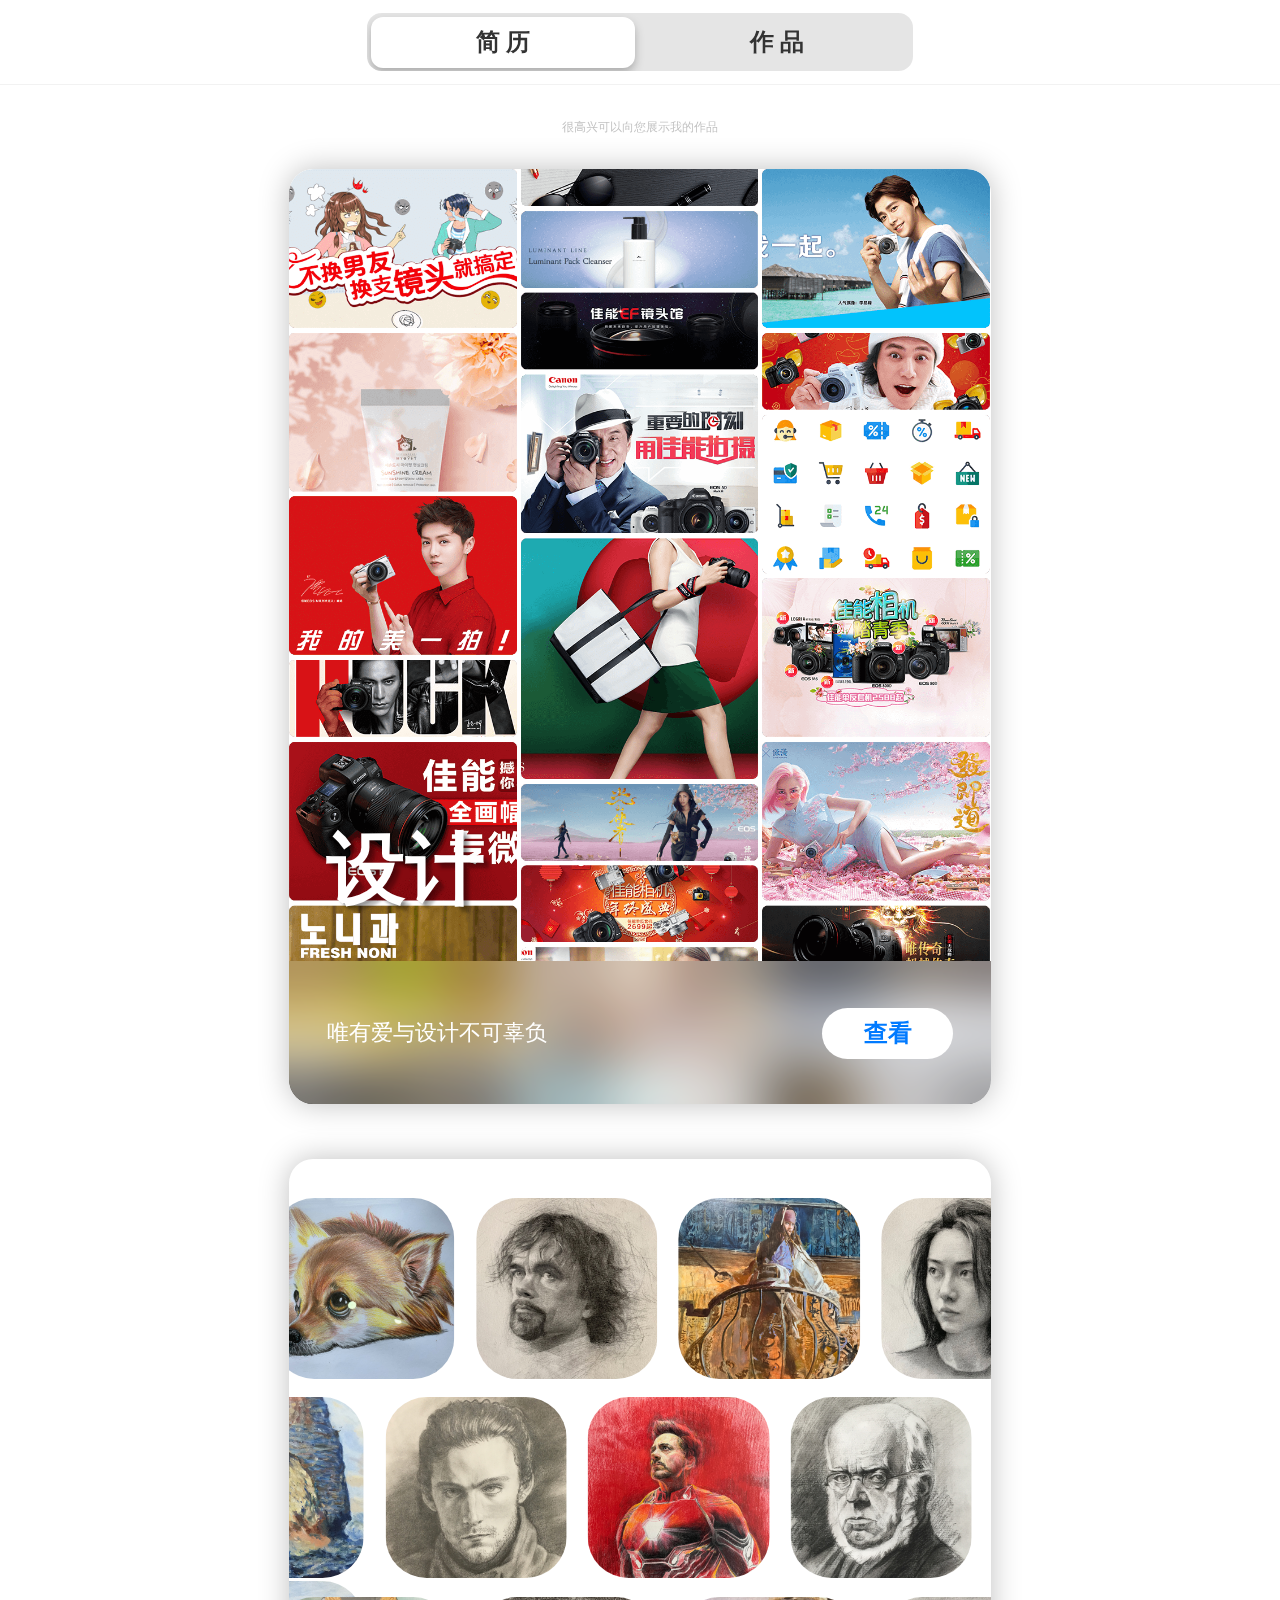
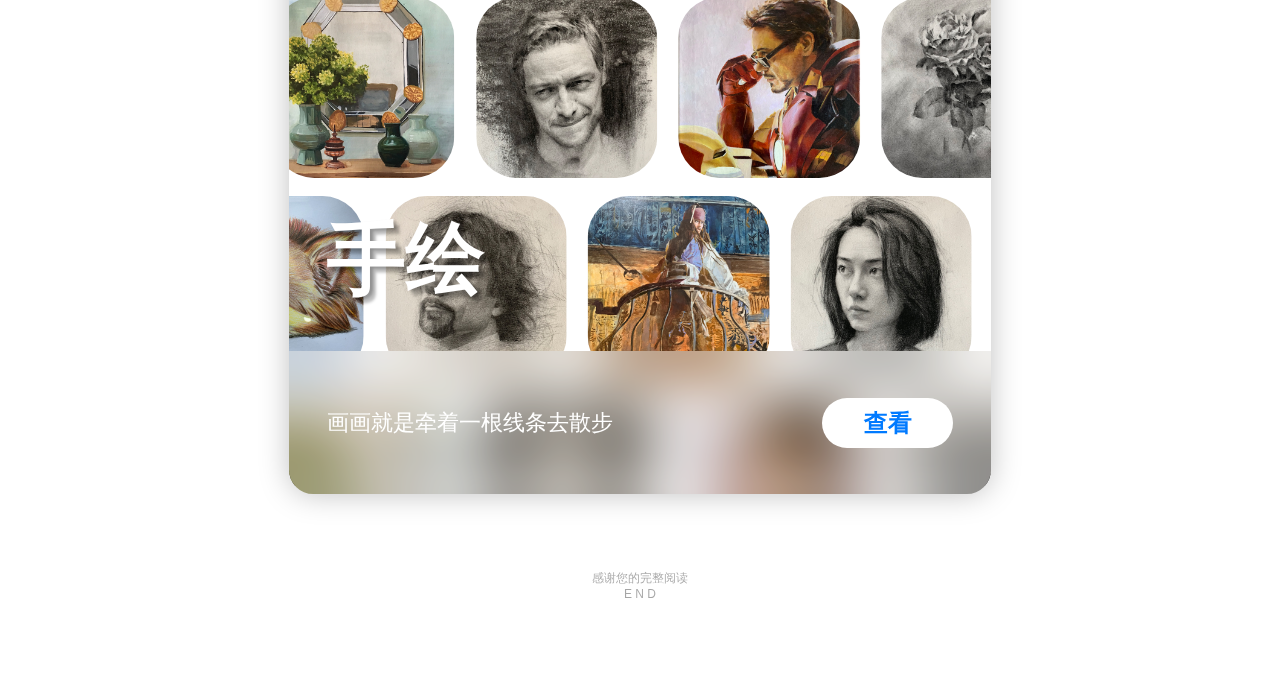
==== index.html @ df81f4c5 "Add files via upload" ====
<!DOCTYPE html>
<html lang="en">
<head>
<meta charset="utf-8">
<title>mResume</title>
<meta http-equiv="X-UA-Compatible" content="IE=edge,chrome=1">
<meta name="viewport" content="width=device-width, initial-scale=1.0, maximum-scale=1.0, user-scalable=no">
<link rel="stylesheet" href="css/public.css">
<link rel="stylesheet" href="css/mResume-style.css" />
<script src="js/flexible.js"></script>
</head>
<body>
    <!-- 背景颜色 固定 -->
    <!-- <div class="mResume_BackgroundColor"></div> -->
    <!-- 选项卡 -->
    <div class="mResume_Tabbox">
        <div class="mResume_Tab">
            <div class="mResume_Tab_backgroun_block"></div>
            <div class="mResume_Tab_resume">简 历</div>
            <div class="mResume_Tab_works">作 品</div>
        </div>
    </div>
    <!-- 隐藏的签名 -->
    <div class="mResume_top_Line_spacing">
        <!-- 唯有
        <span class="mResume_top_Line_spacing_span">爱</span>
        &nbsp;·&nbsp;
        <span class="mResume_top_Line_spacing_span">设计</span>
        &nbsp;·&nbsp;
        <span class="mResume_top_Line_spacing_span">代码</span>
        &nbsp;·&nbsp;
        <span class="mResume_top_Line_spacing_span">美食</span>
        &nbsp;·&nbsp;
        <span class="mResume_top_Line_spacing_span">音乐</span>
        &nbsp;·&nbsp;
        <span class="mResume_top_Line_spacing_span">画画</span>
        &nbsp;·&nbsp;
        <span class="mResume_top_Line_spacing_span">游戏</span>
        不可辜负 -->
    </div>
    <!-- 内容 正式 开始 -->
    <!-- 简历 -->
    <div class="mResume">
        <!-- 联系方式 -->
        <div class="mResume_Contact_information">
            <div class="mResume_Contact_information_contact">
                13683375416@163.com&nbsp;&nbsp;北京市顺义区南法信
            </div>
            <div class="mResume_Contact_information_name">王张敬俊</div>
        </div>
        <!-- 工作经历 -->
        <div class="mResume_content">
            <div class="mResume_content_title">
                工作经历    
            </div>
            <div class="mResume_content_con">
                <div class="mResume_content_con_company_name_time_column">
                    <div class="mResume_content_con_company_name">
                        BASoftTech
                    </div>
                    <div class="mResume_content_con_company_time">
                        2018.12 ~ 至今<br>北京
                    </div>
                </div>
                <div class="mResume_content_con_description_of_job">
                    <div class="mResume_content_con_description_of_job_position">UI设计师 / 前端工程师</div>
                    <br>
                    · 负责公司移动客户端UI界面设计，为公司新产品与新功能提供创意及设计方案<br /><br />
                    · 参与设计讨论，和开发团队共同创建用户界面，跟踪设计效果，提出设计优化方案<br /><br />
                    · 参与移动产品设计体验、流程的制定和规范<br /><br />
                    · 负责用户界面设计，根据需求进行具体效果图设计，视觉设计（包括主次界面风格化，版面布局细节处理，icon绘制等）<br /><br />
                    · 独立完成UI相关制作，能根据产品的设计思路设计相应配套的UI<br /><br />
                    · 参与产品构思及软件界面优化，提出对产品界面规划，把握产品最终界面实现效果<br /><br />
                    · 结合用户体验，优化完善设计，制定可行的产品品质提升方案<br /><br />
                    · 拥有广告或互联网营销视觉设计经验，具有较强的执行能力<br /><br />
                    · 熟悉常用设计工具，具备一定手绘能力，对后期处理及动效设计有一定了解<br /><br />
                    · 设计思路清晰，有丰富的创新思维、想象力及较强的视觉感知能力<br /><br />
                </div>
                <div class="mResume_split_line"></div>
                <div class="mResume_content_con_company_name_time_column">
                    <div class="mResume_content_con_company_name">
                        中企共赢
                    </div>
                    <div class="mResume_content_con_company_time">
                        2018.03 ~ 2018.11<br>北京
                    </div>
                </div>
                <div class="mResume_content_con_description_of_job">
                    <div class="mResume_content_con_description_of_job_position">平面设计师</div>
                    <br>
                    · 根据讲师的需求，配合制作演讲PPT<br><br> 
                    · 配合文案，完成微信公众号、易企秀等相关元素的设计<br><br> 
                    · 根据会务组的需求，设计相关海报、易拉宝、背景板等相关物料<br><br> 
                    · 和企划部门探讨，更商城设计和新企业形象设计（LOGO、文化墙...等）<br><br> 
                </div>
                <div class="mResume_split_line"></div>
                <div class="mResume_content_con_company_name_time_column">
                    <div class="mResume_content_con_company_name">
                        中方信富
                    </div>
                    <div class="mResume_content_con_company_time">
                        2016.01 ~ 2017.08<br>北京
                    </div>
                </div>
                <div class="mResume_content_con_description_of_job">
                    <div class="mResume_content_con_description_of_job_position">UI设计师 / 前端工程师</div>
                    <br>
                    · 与团队成员进行用户调研，制作用户画像，总结APP、网站和公众号在视觉、用户体验等方面存在的问题<br><br> 
                    · 与团队成员通过探讨找出问题的解决方案<br><br> 
                    · 协助经理制定改进方案、设计流程，提高用户体验，规范统一性和一致性<br><br> 
                    · 推进方案落地执行，设计相关板块页面<br><br> 
                    · 编写web前端代码，与后台程序员配合，推进改进界面设计的实现<br><br> 
                    · 协助经理制定线下活动规范、流程，设计相关物料并联系厂家制作监督质量等工作<br><br> 
                    · 与小编密切配合，丰富微博、微信公众号的内容和H5海报制作<br><br> 
                </div>
                <div class="mResume_split_line"></div>
                <div class="mResume_content_con_company_name_time_column">
                    <div class="mResume_content_con_company_name">
                        佳能株式会社（Canon）
                    </div>
                    <div class="mResume_content_con_company_time">
                        2014.11 ~ 至今<br>兼职 | 北京
                    </div>
                </div>
                <div class="mResume_content_con_description_of_job">
                    <div class="mResume_content_con_description_of_job_position">网页设计师</div>
                    <br>
                    · 根据市场经理提供的数据和需求，制作图片（入口图、banner、钻展、活动详情页、字体、店招...）<br><br>
                    · 编写前端代码，制作店招、活动详情页等展示模板<br><br> 
                </div>
                <div class="mResume_split_line"></div>
                <div class="mResume_content_con_company_name_time_column">
                    <div class="mResume_content_con_company_name">
                        嘿皮科技
                    </div>
                    <div class="mResume_content_con_company_time">
                        2014.04 ~ 2014.09<br>实习 | 北京
                    </div>
                </div>
                <div class="mResume_content_con_description_of_job">
                    <div class="mResume_content_con_description_of_job_position">前端工程师</div>
                    <br>
                    · 主要职责是利用HTML/CSS/JavaScript/等各种Web技术进行产品的界面开发<br><br>
                    · 制作标准优化的代码，并增加交互动态功能<br><br>
                    · 同时结合后台开发技术模拟整体效果，通过技术改善用户体验<br><br> 
                </div>
            </div>
        </div>
        <!--  教育经历 -->
        <div class="mResume_content">
            <div class="mResume_content_title">
                教育经历    
            </div>
            <div class="mResume_content_con">
                <div class="mResume_content_con_company_name_time_column">
                    <div class="mResume_content_con_company_name">
                        北京石油大学 <span class="vertical_bar">|</span> 本科
                    </div>
                    <div class="mResume_content_con_company_time">
                        2017.03 ~ 至今<br>北京
                    </div>
                </div>
                <div class="mResume_content_con_company_name_time_column">
                    <div class="mResume_content_con_company_name">
                        北京科技大学 <span class="vertical_bar">|</span> 专科
                    </div>
                    <div class="mResume_content_con_company_time">
                        2013.09 ~ 2016.01<br>北京
                    </div>
                </div>
                
                <div style="width: 100%;height: .8rem;"></div>
            </div>
        </div>
        <!-- 项目经历 -->
        <div class="mResume_content">
            <div class="mResume_content_title">
                项目经历    
            </div>
            <div class="mResume_content_con">
                <div class="mResume_content_con_company_name_time_column">
                    <div class="mResume_content_con_company_name">
                        <a href="http://www.shanruocheng.com.cn/" style="color: #007AFF;">
                            SSK官网
                            <span class="mResume_content_con_company_name_arrow1">
                                <img src="images/mResume_Page_iMages/arrow.png" width="100%;" height="100%;">
                            </span>
                        </a> 
                    </div>
                </div>
                <div class="mResume_content_con_description_of_job">
                    · 一家韩国美妆公司面向中国大陆市场的官方网站<br><br>
                    · 独立完成该网站所有设计和前端开发工作<br><br>
                </div>
                <div class="mResume_split_line"></div>
                <div class="mResume_content_con_company_name_time_column">
                    <div class="mResume_content_con_company_name">
                        高净值人士资产配置 
                    </div>
                </div>
                <div class="mResume_content_con_description_of_job">
                    · 面向海内外高收入人群的线下活动<br><br>
                    · 独立完成与本次活动所有有关的设计和开发工作（易拉宝、海报、网站、H5、手册、名片、logo、手提袋、宣传单等）<br><br>
                </div>
                <div class="mResume_split_line"></div>
                <div class="mResume_content_con_company_name_time_column">
                    <div class="mResume_content_con_company_name">
                        APP · 斗牛财经
                    </div>
                </div>
                <div class="mResume_content_con_description_of_job">
                    · 一款金融证券股票咨询APP，为用户提供学习和投资方案。<br><br>
                    · 独立完成该APP所有设计工作<br><br>
                </div>
                <div class="mResume_split_line"></div>
                <div class="mResume_content_con_company_name_time_column">
                    <div class="mResume_content_con_company_name">
                        <a href="https://canon-china.jd.com" style="color: #007AFF;">
                            佳能Canon官方旗舰店
                            <span class="mResume_content_con_company_name_arrow2">
                                <img src="images/mResume_Page_iMages/arrow.png" width="100%;" height="100%;">
                            </span>
                        </a> 
                    </div>
                </div>
                <div class="mResume_content_con_description_of_job">
                    · 主要负责店铺页面整体形象设计、风格及商品展示设计<br><br>
                    · 分析制定设计创意需求，独立作出概念设计方案，依照运营需求按时完成产品设计<br><br>
                    · 以及使用web技术上传店铺<br><br>
                </div>
                <div class="mResume_split_line"></div>
                <div class="mResume_content_con_company_name_time_column">
                    <div class="mResume_content_con_company_name">
                        Little VIP
                    </div>
                </div>
                <div class="mResume_content_con_description_of_job">
                    · 使用HTML/CSS/JavaScript等web技术开发像素级还原的产品页面<br><br>
                    · 提高用户用户体验<br><br>
                </div>
            </div>
            <a href="#" style="color: #007AFF;">
                <div class="mResume_content_see_more">
                    <div class="mResume_content_see_more_input">
                        查看更多案例
                        <span class="mResume_content_see_more_arrow">
                            <img src="images/mResume_Page_iMages/arrow.png" width="100%;" height="100%;">
                        </span>
                    </div>
                </div>
            </a> 
        </div>
    </div>
    <!-- 作品 -->
    <div class="mResume_Works">
        <div class="mResume_top_Line_spacing">
            很高兴可以向您展示我的作品
        </div>
        <div class="mResume_Works_All_works">
            <div class="mResume_Works_All_works_img">
                <div class="mResume_Works_All_works_img_left">
                    <img src="images/mWorks_Page_iMages/mResume_Works_All_works_img/mResume_Works_All_works_img_left.png" height="auto" width="100%" alt="" />
                </div>
                <div class="mResume_Works_All_works_img_center">
                    <img src="images/mWorks_Page_iMages/mResume_Works_All_works_img/mResume_Works_All_works_img_center.png" height="auto" width="100%" alt="" />
                </div>
                <div class="mResume_Works_All_works_img_right">
                    <img src="images/mWorks_Page_iMages/mResume_Works_All_works_img/mResume_Works_All_works_img_right.png" height="auto" width="100%" alt="" />
                </div>
            </div>
            <div class="mResume_Works_All_works_Headline">设计</div>
            <div class="mResume_Works_All_works_enter">
                <div class="mResume_Works_All_works_timetext">
                    唯有爱与设计不可辜负
                </div>
                <div class="mResume_Works_All_works_enter_inputbox">
                    <div class="mResume_Works_All_works_enter_input">
                        查看
                    </div>
                </div>
            </div>
        </div>
        <div class="mResume_Works_Hand_Painted">
            <div class="mResume_Works_Hand_Painted_img">
                <div class="mResume_Works_Hand_Painted_img_con_1">
                    <img src="images/mWorks_Page_iMages/mResume_Works_Hand_Painted_img/mResume_Works_Hand_Painted_img_1_41.jpg" width="100%" height="100%">
                    <img src="images/mWorks_Page_iMages/mResume_Works_Hand_Painted_img/mResume_Works_Hand_Painted_img_1_01.jpg" width="100%" height="100%">
                    <img src="images/mWorks_Page_iMages/mResume_Works_Hand_Painted_img/mResume_Works_Hand_Painted_img_1_02.jpg" width="100%" height="100%">
                    <img src="images/mWorks_Page_iMages/mResume_Works_Hand_Painted_img/mResume_Works_Hand_Painted_img_1_03.jpg" width="100%" height="100%">
                    <img src="images/mWorks_Page_iMages/mResume_Works_Hand_Painted_img/mResume_Works_Hand_Painted_img_1_04.jpg" width="100%" height="100%">
                    <img src="images/mWorks_Page_iMages/mResume_Works_Hand_Painted_img/mResume_Works_Hand_Painted_img_1_05.jpg" width="100%" height="100%">
                    <img src="images/mWorks_Page_iMages/mResume_Works_Hand_Painted_img/mResume_Works_Hand_Painted_img_1_06.jpg" width="100%" height="100%">
                    <img src="images/mWorks_Page_iMages/mResume_Works_Hand_Painted_img/mResume_Works_Hand_Painted_img_1_07.jpg" width="100%" height="100%">
                    <img src="images/mWorks_Page_iMages/mResume_Works_Hand_Painted_img/mResume_Works_Hand_Painted_img_1_08.jpg" width="100%" height="100%">
                    <img src="images/mWorks_Page_iMages/mResume_Works_Hand_Painted_img/mResume_Works_Hand_Painted_img_1_09.jpg" width="100%" height="100%">
                    <img src="images/mWorks_Page_iMages/mResume_Works_Hand_Painted_img/mResume_Works_Hand_Painted_img_1_10.jpg" width="100%" height="100%">
                    <img src="images/mWorks_Page_iMages/mResume_Works_Hand_Painted_img/mResume_Works_Hand_Painted_img_1_11.jpg" width="100%" height="100%">
                    <img src="images/mWorks_Page_iMages/mResume_Works_Hand_Painted_img/mResume_Works_Hand_Painted_img_1_12.jpg" width="100%" height="100%">
                    <img src="images/mWorks_Page_iMages/mResume_Works_Hand_Painted_img/mResume_Works_Hand_Painted_img_1_13.jpg" width="100%" height="100%">
                </div>
                <div class="mResume_Works_Hand_Painted_img_con_2">
                    <img src="images/mWorks_Page_iMages/mResume_Works_Hand_Painted_img/mResume_Works_Hand_Painted_img_1_42.jpg" width="100%" height="100%">
                    <img src="images/mWorks_Page_iMages/mResume_Works_Hand_Painted_img/mResume_Works_Hand_Painted_img_1_14.jpg" width="100%" height="100%">
                    <img src="images/mWorks_Page_iMages/mResume_Works_Hand_Painted_img/mResume_Works_Hand_Painted_img_1_15.jpg" width="100%" height="100%">
                    <img src="images/mWorks_Page_iMages/mResume_Works_Hand_Painted_img/mResume_Works_Hand_Painted_img_1_16.jpg" width="100%" height="100%">
                    <img src="images/mWorks_Page_iMages/mResume_Works_Hand_Painted_img/mResume_Works_Hand_Painted_img_1_17.jpg" width="100%" height="100%">
                    <img src="images/mWorks_Page_iMages/mResume_Works_Hand_Painted_img/mResume_Works_Hand_Painted_img_1_18.jpg" width="100%" height="100%">
                    <img src="images/mWorks_Page_iMages/mResume_Works_Hand_Painted_img/mResume_Works_Hand_Painted_img_1_19.jpg" width="100%" height="100%">
                    <img src="images/mWorks_Page_iMages/mResume_Works_Hand_Painted_img/mResume_Works_Hand_Painted_img_1_20.jpg" width="100%" height="100%">
                    <img src="images/mWorks_Page_iMages/mResume_Works_Hand_Painted_img/mResume_Works_Hand_Painted_img_1_21.jpg" width="100%" height="100%">
                    <img src="images/mWorks_Page_iMages/mResume_Works_Hand_Painted_img/mResume_Works_Hand_Painted_img_1_22.jpg" width="100%" height="100%">
                    <img src="images/mWorks_Page_iMages/mResume_Works_Hand_Painted_img/mResume_Works_Hand_Painted_img_1_23.jpg" width="100%" height="100%">
                    <img src="images/mWorks_Page_iMages/mResume_Works_Hand_Painted_img/mResume_Works_Hand_Painted_img_1_24.jpg" width="100%" height="100%">
                    <img src="images/mWorks_Page_iMages/mResume_Works_Hand_Painted_img/mResume_Works_Hand_Painted_img_1_25.jpg" width="100%" height="100%">
                    <img src="images/mWorks_Page_iMages/mResume_Works_Hand_Painted_img/mResume_Works_Hand_Painted_img_1_26.jpg" width="100%" height="100%">
                    <img src="images/mWorks_Page_iMages/mResume_Works_Hand_Painted_img/mResume_Works_Hand_Painted_img_1_27.jpg" width="100%" height="100%">
                </div>
                <div class="mResume_Works_Hand_Painted_img_con_1">
                    <img src="images/mWorks_Page_iMages/mResume_Works_Hand_Painted_img/mResume_Works_Hand_Painted_img_1_43.jpg" width="100%" height="100%">
                    <img src="images/mWorks_Page_iMages/mResume_Works_Hand_Painted_img/mResume_Works_Hand_Painted_img_1_28.jpg" width="100%" height="100%">
                    <img src="images/mWorks_Page_iMages/mResume_Works_Hand_Painted_img/mResume_Works_Hand_Painted_img_1_29.jpg" width="100%" height="100%">
                    <img src="images/mWorks_Page_iMages/mResume_Works_Hand_Painted_img/mResume_Works_Hand_Painted_img_1_30.jpg" width="100%" height="100%">
                    <img src="images/mWorks_Page_iMages/mResume_Works_Hand_Painted_img/mResume_Works_Hand_Painted_img_1_31.jpg" width="100%" height="100%">
                    <img src="images/mWorks_Page_iMages/mResume_Works_Hand_Painted_img/mResume_Works_Hand_Painted_img_1_32.jpg" width="100%" height="100%">
                    <img src="images/mWorks_Page_iMages/mResume_Works_Hand_Painted_img/mResume_Works_Hand_Painted_img_1_33.jpg" width="100%" height="100%">
                    <img src="images/mWorks_Page_iMages/mResume_Works_Hand_Painted_img/mResume_Works_Hand_Painted_img_1_34.jpg" width="100%" height="100%">
                    <img src="images/mWorks_Page_iMages/mResume_Works_Hand_Painted_img/mResume_Works_Hand_Painted_img_1_35.jpg" width="100%" height="100%">
                    <img src="images/mWorks_Page_iMages/mResume_Works_Hand_Painted_img/mResume_Works_Hand_Painted_img_1_36.jpg" width="100%" height="100%">
                    <img src="images/mWorks_Page_iMages/mResume_Works_Hand_Painted_img/mResume_Works_Hand_Painted_img_1_37.jpg" width="100%" height="100%">
                    <img src="images/mWorks_Page_iMages/mResume_Works_Hand_Painted_img/mResume_Works_Hand_Painted_img_1_38.jpg" width="100%" height="100%">
                    <img src="images/mWorks_Page_iMages/mResume_Works_Hand_Painted_img/mResume_Works_Hand_Painted_img_1_39.jpg" width="100%" height="100%">
                    <img src="images/mWorks_Page_iMages/mResume_Works_Hand_Painted_img/mResume_Works_Hand_Painted_img_1_40.jpg" width="100%" height="100%">
                </div>
                <div class="mResume_Works_Hand_Painted_img_con_2">
                    <img src="images/mWorks_Page_iMages/mResume_Works_Hand_Painted_img/mResume_Works_Hand_Painted_img_1_41.jpg" width="100%" height="100%">
                    <img src="images/mWorks_Page_iMages/mResume_Works_Hand_Painted_img/mResume_Works_Hand_Painted_img_1_01.jpg" width="100%" height="100%">
                    <img src="images/mWorks_Page_iMages/mResume_Works_Hand_Painted_img/mResume_Works_Hand_Painted_img_1_02.jpg" width="100%" height="100%">
                    <img src="images/mWorks_Page_iMages/mResume_Works_Hand_Painted_img/mResume_Works_Hand_Painted_img_1_03.jpg" width="100%" height="100%">
                    <img src="images/mWorks_Page_iMages/mResume_Works_Hand_Painted_img/mResume_Works_Hand_Painted_img_1_04.jpg" width="100%" height="100%">
                    <img src="images/mWorks_Page_iMages/mResume_Works_Hand_Painted_img/mResume_Works_Hand_Painted_img_1_05.jpg" width="100%" height="100%">
                    <img src="images/mWorks_Page_iMages/mResume_Works_Hand_Painted_img/mResume_Works_Hand_Painted_img_1_06.jpg" width="100%" height="100%">
                    <img src="images/mWorks_Page_iMages/mResume_Works_Hand_Painted_img/mResume_Works_Hand_Painted_img_1_07.jpg" width="100%" height="100%">
                    <img src="images/mWorks_Page_iMages/mResume_Works_Hand_Painted_img/mResume_Works_Hand_Painted_img_1_08.jpg" width="100%" height="100%">
                    <img src="images/mWorks_Page_iMages/mResume_Works_Hand_Painted_img/mResume_Works_Hand_Painted_img_1_09.jpg" width="100%" height="100%">
                    <img src="images/mWorks_Page_iMages/mResume_Works_Hand_Painted_img/mResume_Works_Hand_Painted_img_1_10.jpg" width="100%" height="100%">
                    <img src="images/mWorks_Page_iMages/mResume_Works_Hand_Painted_img/mResume_Works_Hand_Painted_img_1_11.jpg" width="100%" height="100%">
                    <img src="images/mWorks_Page_iMages/mResume_Works_Hand_Painted_img/mResume_Works_Hand_Painted_img_1_12.jpg" width="100%" height="100%">
                    <img src="images/mWorks_Page_iMages/mResume_Works_Hand_Painted_img/mResume_Works_Hand_Painted_img_1_13.jpg" width="100%" height="100%">
                </div>
                <div class="mResume_Works_Hand_Painted_img_con_1">
                    <img src="images/mWorks_Page_iMages/mResume_Works_Hand_Painted_img/mResume_Works_Hand_Painted_img_1_43.jpg" width="100%" height="100%">
                    <img src="images/mWorks_Page_iMages/mResume_Works_Hand_Painted_img/mResume_Works_Hand_Painted_img_1_28.jpg" width="100%" height="100%">
                    <img src="images/mWorks_Page_iMages/mResume_Works_Hand_Painted_img/mResume_Works_Hand_Painted_img_1_29.jpg" width="100%" height="100%">
                    <img src="images/mWorks_Page_iMages/mResume_Works_Hand_Painted_img/mResume_Works_Hand_Painted_img_1_30.jpg" width="100%" height="100%">
                    <img src="images/mWorks_Page_iMages/mResume_Works_Hand_Painted_img/mResume_Works_Hand_Painted_img_1_31.jpg" width="100%" height="100%">
                    <img src="images/mWorks_Page_iMages/mResume_Works_Hand_Painted_img/mResume_Works_Hand_Painted_img_1_32.jpg" width="100%" height="100%">
                    <img src="images/mWorks_Page_iMages/mResume_Works_Hand_Painted_img/mResume_Works_Hand_Painted_img_1_33.jpg" width="100%" height="100%">
                    <img src="images/mWorks_Page_iMages/mResume_Works_Hand_Painted_img/mResume_Works_Hand_Painted_img_1_34.jpg" width="100%" height="100%">
                    <img src="images/mWorks_Page_iMages/mResume_Works_Hand_Painted_img/mResume_Works_Hand_Painted_img_1_35.jpg" width="100%" height="100%">
                    <img src="images/mWorks_Page_iMages/mResume_Works_Hand_Painted_img/mResume_Works_Hand_Painted_img_1_36.jpg" width="100%" height="100%">
                    <img src="images/mWorks_Page_iMages/mResume_Works_Hand_Painted_img/mResume_Works_Hand_Painted_img_1_37.jpg" width="100%" height="100%">
                    <img src="images/mWorks_Page_iMages/mResume_Works_Hand_Painted_img/mResume_Works_Hand_Painted_img_1_38.jpg" width="100%" height="100%">
                    <img src="images/mWorks_Page_iMages/mResume_Works_Hand_Painted_img/mResume_Works_Hand_Painted_img_1_39.jpg" width="100%" height="100%">
                    <img src="images/mWorks_Page_iMages/mResume_Works_Hand_Painted_img/mResume_Works_Hand_Painted_img_1_40.jpg" width="100%" height="100%">
                </div>
            </div>
            <div class="mResume_Works_Hand_Painted_Headline">手绘</div>
            <div class="mResume_Works_Hand_Painted_enter">
                <div class="mResume_Works_Hand_Painted_timetext">
                    画画就是牵着一根线条去散步
                </div>
                <div class="mResume_Works_Hand_Painted_enter_inputbox">
                    <div class="mResume_Works_Hand_Painted_enter_input">
                        查看
                    </div>
                </div>
            </div>
        </div>
    </div>

    <div class="mResume_end">
        感谢您的完整阅读<br> 
        E N D
    </div>    
    <div class="mResume_footer_Line_spacing"></div>
    <div class="mResume_footer_nav_box">
        <div class="mResume_footer_nav">
            <div class="mResume_footer_nav_backgroun_block"></div>
            <div class="mResume_footer_nav1">基本信息</div>
            <div class="mResume_footer_nav2">工作经历</div>
            <div class="mResume_footer_nav3">项目经验</div>
            <div class="mResume_footer_nav4">教育背景</div>
        </div>
    </div>
    <script type="text/javascript">
        // 简历div
        let mResume = document.getElementsByClassName('mResume')[0];

        // 作品div
        let mResume_Works = document.getElementsByClassName('mResume_Works')[0];

        // 简历 按钮
        let mResume_Tab_resume = document.getElementsByClassName('mResume_Tab_resume')[0];

        // 作品 按钮
        let mResume_Tab_works = document.getElementsByClassName('mResume_Tab_works')[0];

        // 选项卡 背景色块
        let mResume_Tab_backgroun_block = document.getElementsByClassName('mResume_Tab_backgroun_block')[0];

        // 点击 作品 按钮
        mResume_Tab_works.onclick = function(){
            mResume_Tab_backgroun_block.style.transform = 'translate(4.53rem,0)';
            mResume.style.display = 'none';
            mResume_Works.style.display = 'block';
            window.scrollTo(0, 0);
        };

        // 点击 简历 按钮
        mResume_Tab_resume.onclick = function(){
            mResume_Tab_backgroun_block.style.transform = 'translate(0,0)';
            mResume.style.display = 'block';
            mResume_Works.style.display = 'none';
            window.scrollTo(0, 0);
        };

        // console.log(mResume_Tab_works);
    </script>
</body>
</html>
            <!-- <video 
                id="mResume_Works_All_works_BackgroundVideo" 
                class="mResume_Works_All_works_BackgroundVideo" 
                src="video/mResume-ZuoPin-video.mp4" 
                muted 
                loop 
                autoplay 
                playsinline 
                preload
                webkit-playsinline 
                x5-playsinline 
                x-webkit-airplay="true" 
                x5-video-player-type="h5" 
                x5-video-player-fullscreen="" 
                x5-video-orientation
            ></video> -->
            <!-- <div class="mResume_Works_All_works_Slides"></div> -->
    <!-- 
    <script>
        document.addEventListener("WeixinJSBridgeReady",function(){ 
            document.getElementById("mResume_Works_All_works_BackgroundVideo").play();
        },false);
    </script>
    -->
---- css/public.css ----
*{margin: 0;padding: 0;box-sizing: border-box;}
body,html{width:100%;height:100%;}
/*@font-face{
    font-family:NotoSansSC;
    src:url('../fonts/NotoSansSC-Thin.otf'),
        url('../fonts/NotoSansSC-Light.otf'),
        url('../fonts/NotoSansSC-Regular.otf'),
        url('../fonts/NotoSansSC-Medium.otf'),
        url('../fonts/NotoSansSC-Bold.otf'),
        url('../fonts/NotoSansSC-Black.otf');
}*/
body{
    font-size: 14px;
    /*font-family: NotoSansSC,MicrosoftYahei,"Lucida Grande",Verdana,Lucida,Arial,Helvetica,simsun,sans-serif;*/
    font-family: Microsoft YaHei,"Lucida Grande",Verdana,Lucida,Arial,Helvetica,simsun,sans-serif;
    color:#333;
    -webkit-font-smoothing:antialiased;
    -moz-osx-font-smoothing:grayscale;
}
textarea:focus,input:focus,button:focus,a:focus{outline:none;}
dl,dt,dd,ul,ol,li,p,input,img,h1,h2,h3,h4,h5,h6,div,button,strong,textarea,i,a,span{
    list-style:none;border:0;background:none;
}
a:link,a:visited{text-decoration:none;color:#333;}
a:hover{text-decoration:none;}
a,i,span{display:block;}

/* 禁用iPhone中Safari的字号自动调整 */
html {
    -webkit-text-size-adjust: 100%;
    -ms-text-size-adjust: 100%;
    /* 解决IOS默认滑动很卡的情况 */
    -webkit-overflow-scrolling : touch;
}
/* 禁止缩放表单 */
input[type="submit"],
input[type="reset"],
input[type="button"],
input{
    resize: none;
    border: none;
}
/* 取消链接高亮 */
body, div, ul, li, ol,h1, h2, h3, h4, h5, h6,input, textarea, select,p, dl, dt, dd, a,
img, button, form, table,th, tr, td, tbody,article, aside, details,figcaption, figure, 
footer,header, hgroup, menu, nav,section {
    -webkit-tap-highlight-color: rgba(0, 0, 0, 0);
}
/* 设置HTML5元素为块 */
article, aside, details, figcaption, figure, footer, header, hgroup, menu, nav, section {
    display: block;
}
/* 图片自适应 */
img{
    width: auto9; /* ie8 */
    display: block;
    -ms-interpolation-mode: bicubic;/*为了照顾ie图片缩放失真*/
}
em, i {
    font-style: normal;
}
ul,li{
    list-style-type: none;
}
strong {
    font-weight: normal;
}
table{
    border-collapse:collapse;
    border-spacing:0
}
textarea{
    resize:none; /*禁用了文本的拖拉，尤其在谷歌下*/
} 
p {
    word-wrap:break-word; /* 不够的单词自动换行 而不会被截掉 */
}
a {
    display:block;
    text-decoration: none;
    color: #f5f5f5;
    font-family: 'Microsoft YaHei', Tahoma, Arial, sans-serif;
}
a:hover {
    text-decoration: none;
}
ul, ol {
    list-style: none;
}
h1, h2, h3, h4, h5, h6 {
    font-size: 100%;
    font-family: 'Microsoft YaHei';
}
img {
    border: none;
}
input{
    font-family: 'Microsoft YaHei';
}
/* 移动端点击a链接出现蓝色背景问题解决 */
a:link,a:active,a:visited,a:hover {
    background: none;
    -webkit-tap-highlight-color: rgba(0,0,0,0);
    -webkit-tap-highlight-color: transparent;
}
---- css/mResume-style.css ----
/*  背景颜色 固定  */
.mResume_BackgroundColor{
	width: 100%;
	height: 100%;
	background: #EFF0F7;
	/*background:-webkit-linear-gradient(#ededed,#f7f7f7);
	background:-o-linear-gradient(#ededed,#f7f7f7);
	background:-moz-linear-gradient(#ededed,#f7f7f7);
	background:linear-gradient(#ededed,#f7f7f7);*/
	position: fixed;top: 0;left: 0;
	z-index: -1;
}
/*  选项卡  */
.mResume_Tabbox{
	width: 100%;
	height: 1.4rem;
	position: fixed;
	left: 0;top: 0;
	background: rgb(255,255,255,0.1);
	backdrop-filter: brightness(1) blur(30px);
    -o-backdrop-filter: brightness(1) blur(30px);
    -ms-backdrop-filter: brightness(1) blur(30px);
    -moz-backdrop-filter: brightness(1) blur(30px);
    -webkit-backdrop-filter: brightness(1) blur(30px);
    border-bottom: 1px solid rgba(0,0,0,0.05);
    z-index: 2;

}
.mResume_Tab{
	width: 9.04rem;
	height: .96rem;
	overflow: hidden;
	background: rgba(0,0,0,0.1);
	border-radius: .24rem;
	margin: 0 auto;
	margin-top: .22rem;
	position: relative;
	/*display:none;*/
}
.mResume_Tab_resume,
.mResume_Tab_works{
	width: 4.38rem;
	height: .84rem;
	text-align: center;
	line-height: .84rem;
	font-size: .4rem;
	font-weight: bold;
	position: absolute;
	top: .06rem;
	border-radius: .2rem;
	z-index: 1;
}
.mResume_Tab_resume{
	float: left;
	left: .06rem;
}
.mResume_Tab_works{
	float: right;
	right: .06rem;
}
.mResume_Tab_backgroun_block{
	width: 4.38rem;
	height: .84rem;
	position: absolute;
	left: .06rem;
	top: .06rem;
	background: #fff;
	border-radius: .2rem;
	box-shadow: 0 .08rem .15rem rgba(0,0,0,0.25);
	transition: transform .2806s;
}
/*  顶部行距 隐藏的签名  */
.mResume_top_Line_spacing{
	width: 100%;
	height: 1.4rem;
	line-height: 1.4rem;
	text-align: center;
	color: rgba(0,0,0,0.25);
	font-size: 12px;
}
.mResume_top_Line_spacing_span{
	display: inline-block;
	color: rgba(0,0,0,0.45);
}
/********************/
/*  简历页 样式 开始  */
/********************/
.mResume{
	width: 100%;
	height: auto;
	display: none;
}
.mResume_Contact_information{
    width: 100%;
    height: auto;
    text-align: center;
}
.mResume_Contact_information_contact{
	width: 100%;
	height: 1.8rem;
	line-height: 1.8rem;
	border-bottom: 1px solid rgba(0,0,0,0.05);
	font-size: .4rem;
}
.mResume_Contact_information_name{
	width: 100%;
	height: 2.28rem;
	line-height: 2.28rem;
	font-size: .8rem;
	font-weight:bold;
}
/*  简历 内容 样式 开始  */
.mResume_content	{
	width: 11.62rem;
	height: auto;
	margin: 0 auto;
	border-radius: .4rem;
	overflow: hidden;
	margin-bottom:.9rem;
	box-shadow: 0 0 .5rem rgba(0,0,0,0.1);
}
.mResume_content_title{
	width: 100%;
	height: 1.26rem;
	line-height: 1.26rem;
	padding-left: .35rem;
	font-size: .56rem;
	font-weight:bold;
	background: #fff;
}
.mResume_content_con{
	width: 100%;
	height: auto;
	margin-top: 1px;
	background: #fff;
	color: #444;
}
.mResume_content_con_company_name_time_column{
	width: 100%;
	height: 1.5rem;
	padding-top: .4rem;
	padding-left:.35rem;
	padding-right:.35rem;
}
.mResume_content_con_company_name{
	width: 50%;
	float: left;
	font-size: .46rem;
	font-weight: bold;
	display: inline-block;
	position: relative;
}
.mResume_content_con_company_time{
	width: 50%;
	float: right;
	font-size: .3rem;
	color: #bfbfbf;
	text-align: right;
}
.mResume_content_con_description_of_job{
	padding-left:.35rem;
	padding-right:.35rem;
	padding-bottom:.35rem;
	font-size: .46rem;
}
.mResume_content_con_description_of_job_position{
	background: rgba(0,0,0,0.035);
	display: inline-block;
	padding: .2rem;
	border-radius: .2rem;
	margin-bottom: .35rem;
}
/********************/
/*  作品页 样式 开始  */
/********************/
.mResume_Works{
	width: 100%;
	height: auto;
	/*display: none;*/
}
.mResume_Works_All_works{
	width: 11.62rem;
	height: 15.49rem;
	background: #fff;
	border-radius: .4rem;
	transform: translateY(0); 
	overflow: hidden;
	margin: 0 auto .9rem;
	box-shadow: 0 0 .5rem rgba(0,0,0,0.25);
	position: relative;
}
.mResume_Works_All_works_img{
	width: 100%;
	height: 100%;
	border-radius: .4rem;
	/*  
		在border-radius后面添加transform: translateY(0);
		解决iOS下使用transform动画后border-radius失效的问题
	*/
	transform: translateY(0);
	-o-transform: translateY(0);
	-ms-transform: translateY(0);
	-moz-transform: translateY(0);
	-webkit-transform: translateY(0);
	overflow: hidden; 
}
.mResume_Works_All_works_img_left,
.mResume_Works_All_works_img_center,
.mResume_Works_All_works_img_right{
	height:auto;
	overflow:hidden;
	float:left;
}
.mResume_Works_All_works_img_left{
	width:3.77rem;
	animation: mResume_Works_All_works_img_left 70s linear infinite alternate;
	-o-animation: mResume_Works_All_works_img_left 70s linear infinite alternate;
	-ms-animation: mResume_Works_All_works_img_left 70s linear infinite alternate;
	-moz-animation: mResume_Works_All_works_img_left 70s linear infinite alternate;
	-webkit-animation: mResume_Works_All_works_img_left 70s linear infinite alternate;
}
@keyframes mResume_Works_All_works_img_left{
	0%{
		transform:translate(0,0);
	}
	100%{
		transform:translate(0,-22.34rem);
	}
}
@-o-keyframes mResume_Works_All_works_img_left{
	0%{
		transform:translate(0,0);
	}
	100%{
		transform:translate(0,-22.34rem);
	}
}
@-ms-keyframes mResume_Works_All_works_img_left{
	0%{
		transform:translate(0,0);
	}
	100%{
		transform:translate(0,-22.34rem);
	}
}
@-moz-keyframes mResume_Works_All_works_img_left{
	0%{
		transform:translate(0,0);
	}
	100%{
		transform:translate(0,-22.34rem);
	}
}
@-webkit-keyframes mResume_Works_All_works_img_left{
	0%{
		transform:translate(0,0);
	}
	100%{
		transform:translate(0,-22.34rem);
	}
}
.mResume_Works_All_works_img_center{
	width:3.92rem;
	margin-left: .07rem;
	margin-right: .07rem;
	transform:translate(0,-22.34rem);
	animation: mResume_Works_All_works_img_center 80s linear infinite alternate;
	-o-animation: mResume_Works_All_works_img_center 80s linear infinite alternate;
	-ms-animation: mResume_Works_All_works_img_center 80s linear infinite alternate;
	-moz-animation: mResume_Works_All_works_img_center 80s linear infinite alternate;
	-webkit-animation: mResume_Works_All_works_img_center 80s linear infinite alternate;
}
@keyframes mResume_Works_All_works_img_center{
	0%{
		transform:translate(0,-22.34rem);
	}
	100%{
		transform:translate(0,0);
	}
}
@-o-keyframes mResume_Works_All_works_img_center{
	0%{
		transform:translate(0,-22.34rem);
	}
	100%{
		transform:translate(0,0);
	}
}
@-ms-keyframes mResume_Works_All_works_img_center{
	0%{
		transform:translate(0,-22.34rem);
	}
	100%{
		transform:translate(0,0);
	}
}
@-moz-keyframes mResume_Works_All_works_img_center{
	0%{
		transform:translate(0,-22.34rem);
	}
	100%{
		transform:translate(0,0);
	}
}
@-webkit-keyframes mResume_Works_All_works_img_center{
	0%{
		transform:translate(0,-22.34rem);
	}
	100%{
		transform:translate(0,0);
	}
}
.mResume_Works_All_works_img_right{
	width:3.77rem;
	animation: mResume_Works_All_works_img_right 60s linear infinite alternate;
	-o-animation: mResume_Works_All_works_img_right 60s linear infinite alternate;
	-ms-animation: mResume_Works_All_works_img_right 60s linear infinite alternate;
	-moz-animation: mResume_Works_All_works_img_right 60s linear infinite alternate;
	-webkit-animation: mResume_Works_All_works_img_right 60s linear infinite alternate;
}
@keyframes mResume_Works_All_works_img_right{
	0%{
		transform:translate(0,0);
	}
	100%{
		transform:translate(0,-22.34rem);
	}
}
@-o-keyframes mResume_Works_All_works_img_right{
	0%{
		transform:translate(0,0);
	}
	100%{
		transform:translate(0,-22.34rem);
	}
}
@-ms-keyframes mResume_Works_All_works_img_right{
	0%{
		transform:translate(0,0);
	}
	100%{
		transform:translate(0,-22.34rem);
	}
}
@-moz-keyframes mResume_Works_All_works_img_right{
	0%{
		transform:translate(0,0);
	}
	100%{
		transform:translate(0,-22.34rem);
	}
}
@-webkit-keyframes mResume_Works_All_works_img_right{
	0%{
		transform:translate(0,0);
	}
	100%{
		transform:translate(0,-22.34rem);
	}
}
.mResume_Works_All_works_Headline{
	color: #fff;
	font-size: 1.3rem;
	font-weight: bold;
	text-shadow: .04rem .04rem .05rem rgba(0, 0, 0, 0.25),.1rem .1rem .05rem rgba(0, 0, 0, 0.25);
	position: absolute;
	left: .63rem;
	bottom: 3rem;
	/*mix-blend-mode: exclusion;*/
	/*padding: .1rem;
	background: rgb(0,0,0,0.05);
	backdrop-filter: brightness(1) blur(30px);
    -o-backdrop-filter: brightness(1) blur(30px);
    -ms-backdrop-filter: brightness(1) blur(30px);
    -moz-backdrop-filter: brightness(1) blur(30px);
    -webkit-backdrop-filter: brightness(1) blur(30px);
    border-radius: .4rem;*/
    /*border:1px solid #fff;*/
}
.mResume_Works_All_works_enter{
	width: 100%;
	height: 2.37rem;
	position: absolute;
	left: 0;
	bottom: 0;
	background: rgb(255,255,255,0.1);
	backdrop-filter: brightness(1) blur(30px);
    -o-backdrop-filter: brightness(1) blur(30px);
    -ms-backdrop-filter: brightness(1) blur(30px);
    -moz-backdrop-filter: brightness(1) blur(30px);
    -webkit-backdrop-filter: brightness(1) blur(30px);
}
.mResume_Works_All_works_enter_inputbox{
	width: 2.79rem;
	height: 100%;
	float:right;
}
.mResume_Works_All_works_enter_input{
	width: 2.16rem;
	height: .84rem;
	text-align: center;
	line-height: .84rem;
	background: #fff;
	border-radius: 100px;
	margin-top: .77rem;
	font-size: .4rem;
	font-weight: bold;
	color: #007AFF;
}
.mResume_Works_All_works_timetext,
.mResume_Works_Hand_Painted_timetext{
	width: 8.43rem;
	height: 100%;
	float:left;
	font-size: .37rem;
	color: #fff;
	padding-left: .63rem;
	line-height: 2.37rem;
}










.mResume_Works_Hand_Painted{
	width: 11.62rem;
	height: 15.49rem;
	background: #fff;
	border-radius: .4rem;
	transform: translateY(0); 
	overflow: hidden;
	margin: 0 auto .9rem;
	box-shadow: 0 0 .5rem rgba(0,0,0,0.25);
	position: relative;
}
.mResume_Works_Hand_Painted_img{
	width: 48rem;
	height: 15rem;
	/*background: rgba(0,0,0,0.1);*/
	margin-top: .35rem;
	overflow: hidden;
	animation: mResume_Works_Hand_Painted_img 120s linear infinite alternate; 
}
@keyframes mResume_Works_Hand_Painted_img{
	0%{
		transform:translate(0,0);
	}
	100%{
		transform:translate(-36.38rem,0);
	}
}
.mResume_Works_Hand_Painted_img_con_1,
.mResume_Works_Hand_Painted_img_con_2{
	width: 100%;
	height: 3rem;
	/*background: rgba(0,0,0,0.1);*/
	margin-top: .3rem;
}
.mResume_Works_Hand_Painted_img_con_1{
	transform:translate(-.41rem,0);
}
.mResume_Works_Hand_Painted_img_con_2{
	transform:translate(-1.91rem,0);
}
.mResume_Works_Hand_Painted_img_con_1 img,
.mResume_Works_Hand_Painted_img_con_2 img{
	width: 3rem;
	height: 3rem;
	display: inline-block;
	border-radius: .68rem;
	margin-left: .15rem;
	margin-right: .15rem;
}






.mResume_Works_Hand_Painted_Headline{
	/*color: #fff;
	font-size: 1.3rem;
	font-weight: bold;
	mix-blend-mode: exclusion;
	position: absolute;
	left: .63rem;
	bottom: 3rem;*/

	color: #fff;
	font-size: 1.3rem;
	font-weight: bold;
	text-shadow: .04rem .04rem .05rem rgba(0, 0, 0, 0.25),.1rem .1rem .05rem rgba(0, 0, 0, 0.25);
	position: absolute;
	left: .63rem;
	bottom: 3rem;
}
.mResume_Works_Hand_Painted_enter{
	width: 100%;
	height: 2.37rem;
	position: absolute;
	left: 0;
	bottom: 0;
	background: rgb(255,255,255,0.1);
	backdrop-filter: brightness(1) blur(30px);
    -o-backdrop-filter: brightness(1) blur(30px);
    -ms-backdrop-filter: brightness(1) blur(30px);
    -moz-backdrop-filter: brightness(1) blur(30px);
    -webkit-backdrop-filter: brightness(1) blur(30px);
	/*background: rgb(0,0,0,0.05);
	backdrop-filter: brightness(1) blur(30px);
    -o-backdrop-filter: brightness(1) blur(30px);
    -ms-backdrop-filter: brightness(1) blur(30px);
    -moz-backdrop-filter: brightness(1) blur(30px);
    -webkit-backdrop-filter: brightness(1) blur(30px);*/
}
.mResume_Works_Hand_Painted_enter_inputbox{
	width: 2.79rem;
	height: 100%;
	float:right;
}
.mResume_Works_Hand_Painted_enter_input{
	width: 2.16rem;
	height: .84rem;
	text-align: center;
	line-height: .84rem;
	background: #fff;
	border-radius: 100px;
	margin-top: .77rem;
	font-size: .4rem;
	font-weight: bold;
	color: #007AFF;
}



















/*  footer-nav  */
.mResume_footer_nav_box{
	width:100%;
	height:1.2rem;
	overflow:hidden;
	position:fixed;
	bottom: .5rem;
	display: none;
}
.mResume_footer_nav{
	width:11.94rem;
	height:100%;
	background-color: rgba(0, 0, 0, 0.04);
	margin:0 auto;
	border-radius:100px;
	backdrop-filter: brightness(1) blur(30px);
    -o-backdrop-filter: brightness(1) blur(30px);
    -ms-backdrop-filter: brightness(1) blur(30px);
    -moz-backdrop-filter: brightness(1) blur(30px);
    -webkit-backdrop-filter: brightness(1) blur(30px);
    position: relative;
}
.mResume_footer_nav1,
.mResume_footer_nav2,
.mResume_footer_nav3,
.mResume_footer_nav4{
	width: 3.2rem;
	height: 1.2rem;
	line-height: 1.2rem;
	text-align: center;
	position: absolute;
	top: 0;
}
.mResume_footer_nav1{
	left: .12rem;
}
.mResume_footer_nav2{
	left: 2.95rem;
}
.mResume_footer_nav3{
	left: 5.77rem;
}
.mResume_footer_nav4{
	left: 8.62rem;
}
.mResume_footer_nav_backgroun_block{
	width: 3.2rem;
	height: .96rem;
	background: rgba(0,0,0,0.25);
	border-radius: 100px;
	position: absolute;
	top: .12rem;
	left: .12rem;
}
/*  感谢您的完整阅读 END  */
.mResume_end{
	text-align: center;
	color: rgba(0,0,0,0.35);
	font-size: 12px;
	padding-top: .35rem;
	padding-bottom: .35rem;
}
/*  底部行距  */
.mResume_footer_Line_spacing{
	width:100%;
	height:1rem;
}
/*************/
/*  小部件儿  */
/*************/
/*  分割线  */
.mResume_split_line{
	width: 100%;
	height: 1px;
	background-color: rgba(0, 0, 0, 0.04);
	margin-top: .3rem;
	margin-bottom: .3rem;
}
/*  竖杠  */
.vertical_bar{
	color: rgba(0,0,0,0.35);
	display: inline-block;
}
/*  蓝色 箭头  */
.mResume_content_con_company_name_arrow1,
.mResume_content_con_company_name_arrow2{
	width: .4rem;
	height: .4rem;
	display: inline-block;
	position: absolute;
	top: 0.12rem;
}
.mResume_content_con_company_name_arrow1{
	left: 1.9rem;
}
.mResume_content_con_company_name_arrow2{
	left: 5.7rem;
}

/*  video标签不理想  */
/*.mResume_Works_All_works_BackgroundVideo{
	width:100%;
	height:auto;
	border-radius:.4rem;
	overflow:hidden;
	position: absolute;
	left: 0;
	top: 0;
}*/
/*  也不是很理想还不如video呢  */
/*.mResume_Works_All_works_Slides{
	width:100%;
	height: 100%;
	-webkit-animation: mResume_Works_All_works_Slides 35s linear infinite;
	border-radius: .4rem;
}
@-webkit-keyframes mResume_Works_All_works_Slides{
	    0%{background:url('../images/mWorks_Page_iMages/mResume_Works_All_works_Slides/mResume_Works_All_works_Slides_01.jpg') no-repeat;background-size: 100% auto;transform: scale(1.3,1.3);}
	 4.25%{background:url('../images/mWorks_Page_iMages/mResume_Works_All_works_Slides/mResume_Works_All_works_Slides_01.jpg') no-repeat;background-size: 100% auto;}
	 6.25%{background:url('../images/mWorks_Page_iMages/mResume_Works_All_works_Slides/mResume_Works_All_works_Slides_02.jpg') no-repeat;background-size: 100% auto;transform: scale(1,1);}
	 10.5%{background:url('../images/mWorks_Page_iMages/mResume_Works_All_works_Slides/mResume_Works_All_works_Slides_02.jpg') no-repeat;background-size: 100% auto;}
	 12.5%{background:url('../images/mWorks_Page_iMages/mResume_Works_All_works_Slides/mResume_Works_All_works_Slides_03.jpg') no-repeat;background-size: 100% auto;transform: scale(1.3,1.3);}
	16.85%{background:url('../images/mWorks_Page_iMages/mResume_Works_All_works_Slides/mResume_Works_All_works_Slides_03.jpg') no-repeat;background-size: 100% auto;}
	18.75%{background:url('../images/mWorks_Page_iMages/mResume_Works_All_works_Slides/mResume_Works_All_works_Slides_04.jpg') no-repeat;background-size: 100% auto;transform: scale(1,1);}
	   23%{background:url('../images/mWorks_Page_iMages/mResume_Works_All_works_Slides/mResume_Works_All_works_Slides_04.jpg') no-repeat;background-size: 100% auto;}
	   25%{background:url('../images/mWorks_Page_iMages/mResume_Works_All_works_Slides/mResume_Works_All_works_Slides_05.jpg') no-repeat;background-size: 100% auto;transform: scale(1.3,1.3);}
	29.25%{background:url('../images/mWorks_Page_iMages/mResume_Works_All_works_Slides/mResume_Works_All_works_Slides_05.jpg') no-repeat;background-size: 100% auto;}
	31.25%{background:url('../images/mWorks_Page_iMages/mResume_Works_All_works_Slides/mResume_Works_All_works_Slides_06.jpg') no-repeat;background-size: 100% auto;transform: scale(1,1);}
	 35.5%{background:url('../images/mWorks_Page_iMages/mResume_Works_All_works_Slides/mResume_Works_All_works_Slides_06.jpg') no-repeat;background-size: 100% auto;}
	 37.5%{background:url('../images/mWorks_Page_iMages/mResume_Works_All_works_Slides/mResume_Works_All_works_Slides_07.jpg') no-repeat;background-size: 100% auto;transform: scale(1.3,1.3);}
	41.75%{background:url('../images/mWorks_Page_iMages/mResume_Works_All_works_Slides/mResume_Works_All_works_Slides_07.jpg') no-repeat;background-size: 100% auto;}
	43.75%{background:url('../images/mWorks_Page_iMages/mResume_Works_All_works_Slides/mResume_Works_All_works_Slides_08.jpg') no-repeat;background-size: 100% auto;transform: scale(1,1);}
	   48%{background:url('../images/mWorks_Page_iMages/mResume_Works_All_works_Slides/mResume_Works_All_works_Slides_08.jpg') no-repeat;background-size: 100% auto;}
	   50%{background:url('../images/mWorks_Page_iMages/mResume_Works_All_works_Slides/mResume_Works_All_works_Slides_09.jpg') no-repeat;background-size: 100% auto;transform: scale(1.3,1.3);}
	54.25%{background:url('../images/mWorks_Page_iMages/mResume_Works_All_works_Slides/mResume_Works_All_works_Slides_09.jpg') no-repeat;background-size: 100% auto;}
	56.25%{background:url('../images/mWorks_Page_iMages/mResume_Works_All_works_Slides/mResume_Works_All_works_Slides_10.jpg') no-repeat;background-size: 100% auto;transform: scale(1,1);}
	 60.5%{background:url('../images/mWorks_Page_iMages/mResume_Works_All_works_Slides/mResume_Works_All_works_Slides_10.jpg') no-repeat;background-size: 100% auto;}
	 62.5%{background:url('../images/mWorks_Page_iMages/mResume_Works_All_works_Slides/mResume_Works_All_works_Slides_11.jpg') no-repeat;background-size: 100% auto;transform: scale(1.3,1.3);}
	66.75%{background:url('../images/mWorks_Page_iMages/mResume_Works_All_works_Slides/mResume_Works_All_works_Slides_11.jpg') no-repeat;background-size: 100% auto;}
	68.75%{background:url('../images/mWorks_Page_iMages/mResume_Works_All_works_Slides/mResume_Works_All_works_Slides_12.jpg') no-repeat;background-size: 100% auto;transform: scale(1,1);}
	   73%{background:url('../images/mWorks_Page_iMages/mResume_Works_All_works_Slides/mResume_Works_All_works_Slides_12.jpg') no-repeat;background-size: 100% auto;}
	   75%{background:url('../images/mWorks_Page_iMages/mResume_Works_All_works_Slides/mResume_Works_All_works_Slides_13.jpg') no-repeat;background-size: 100% auto;transform: scale(1.3,1.3);}
	79.25%{background:url('../images/mWorks_Page_iMages/mResume_Works_All_works_Slides/mResume_Works_All_works_Slides_13.jpg') no-repeat;background-size: 100% auto;}
	81.25%{background:url('../images/mWorks_Page_iMages/mResume_Works_All_works_Slides/mResume_Works_All_works_Slides_14.jpg') no-repeat;background-size: 100% auto;transform: scale(1,1);}
	 85.5%{background:url('../images/mWorks_Page_iMages/mResume_Works_All_works_Slides/mResume_Works_All_works_Slides_14.jpg') no-repeat;background-size: 100% auto;}
	 87.5%{background:url('../images/mWorks_Page_iMages/mResume_Works_All_works_Slides/mResume_Works_All_works_Slides_15.jpg') no-repeat;background-size: 100% auto;transform: scale(1.3,1.3);}
	91.75%{background:url('../images/mWorks_Page_iMages/mResume_Works_All_works_Slides/mResume_Works_All_works_Slides_15.jpg') no-repeat;background-size: 100% auto;}
	93.75%{background:url('../images/mWorks_Page_iMages/mResume_Works_All_works_Slides/mResume_Works_All_works_Slides_16.jpg') no-repeat;background-size: 100% auto;transform: scale(1,1);}
	   98%{background:url('../images/mWorks_Page_iMages/mResume_Works_All_works_Slides/mResume_Works_All_works_Slides_16.jpg') no-repeat;background-size: 100% auto;}
	  100%{background:url('../images/mWorks_Page_iMages/mResume_Works_All_works_Slides/mResume_Works_All_works_Slides_17.jpg') no-repeat;background-size: 100% auto;transform: scale(1.3,1.3);}
}*/
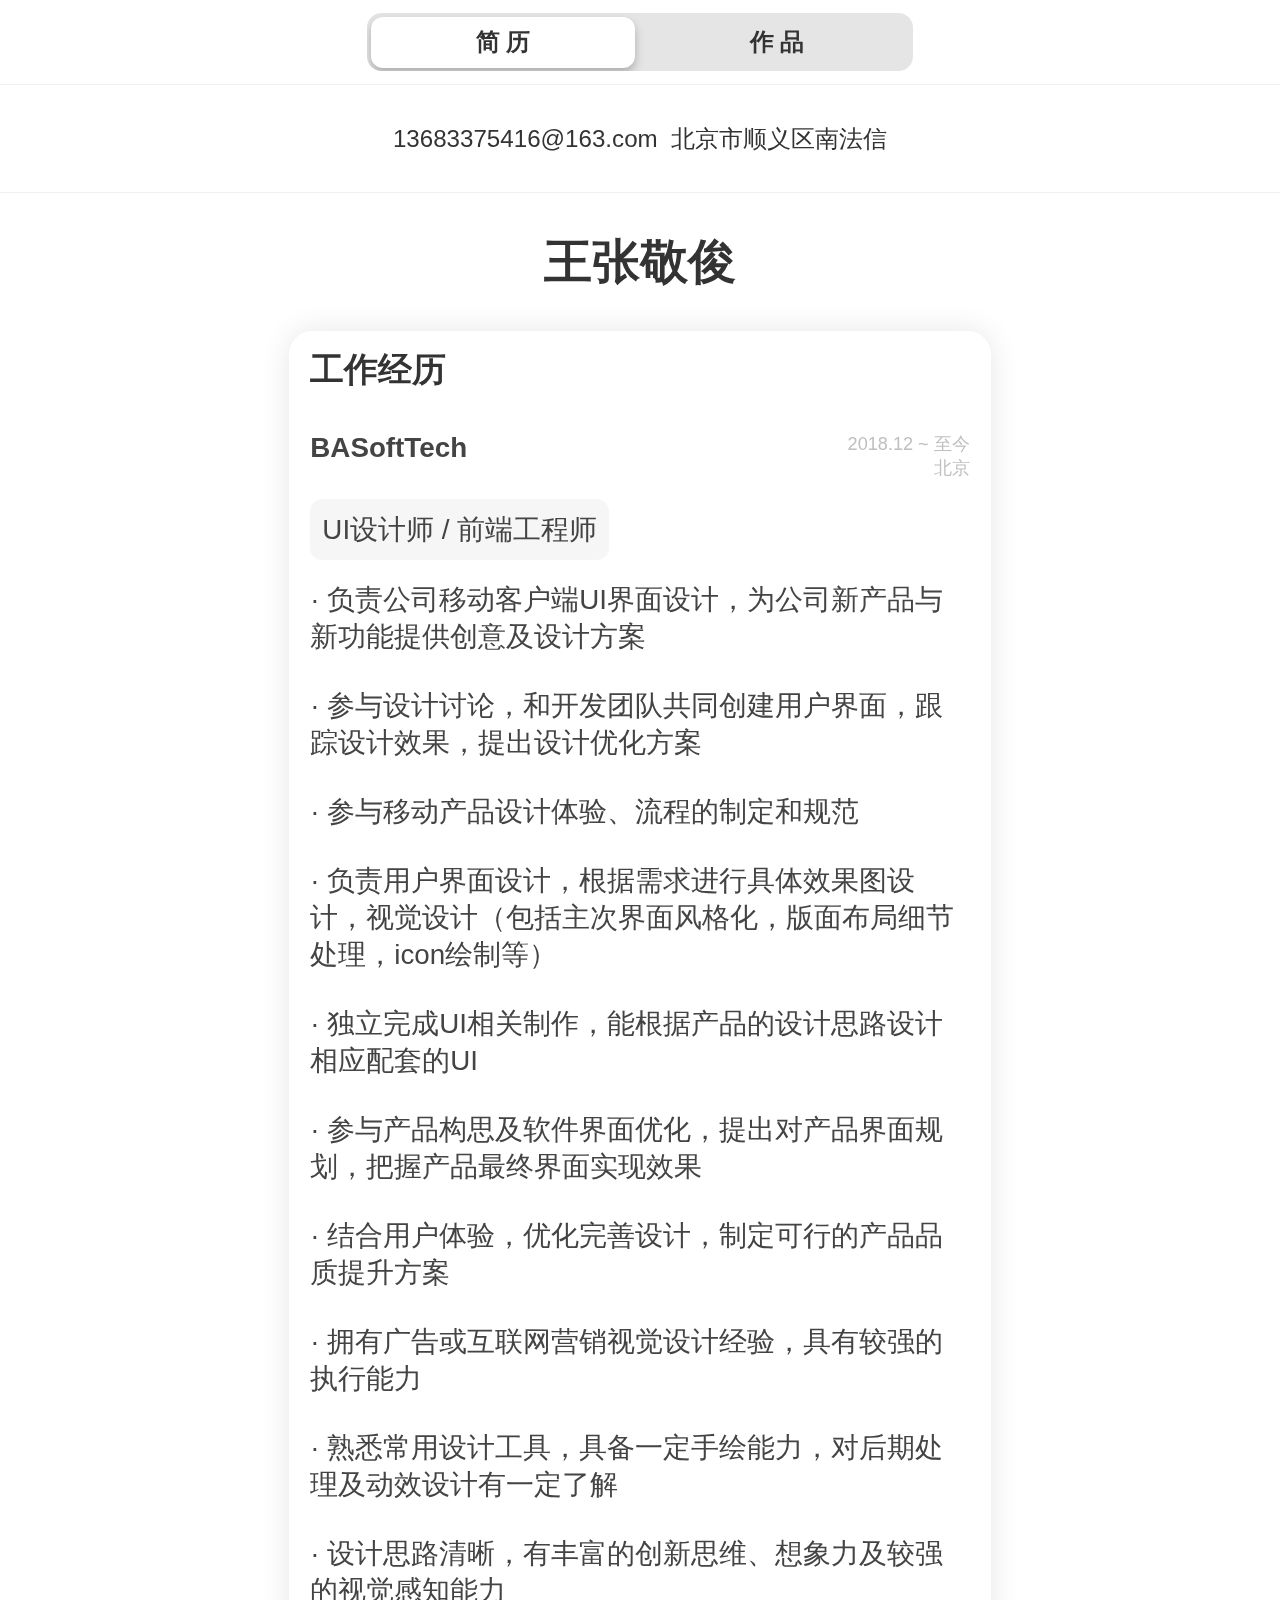
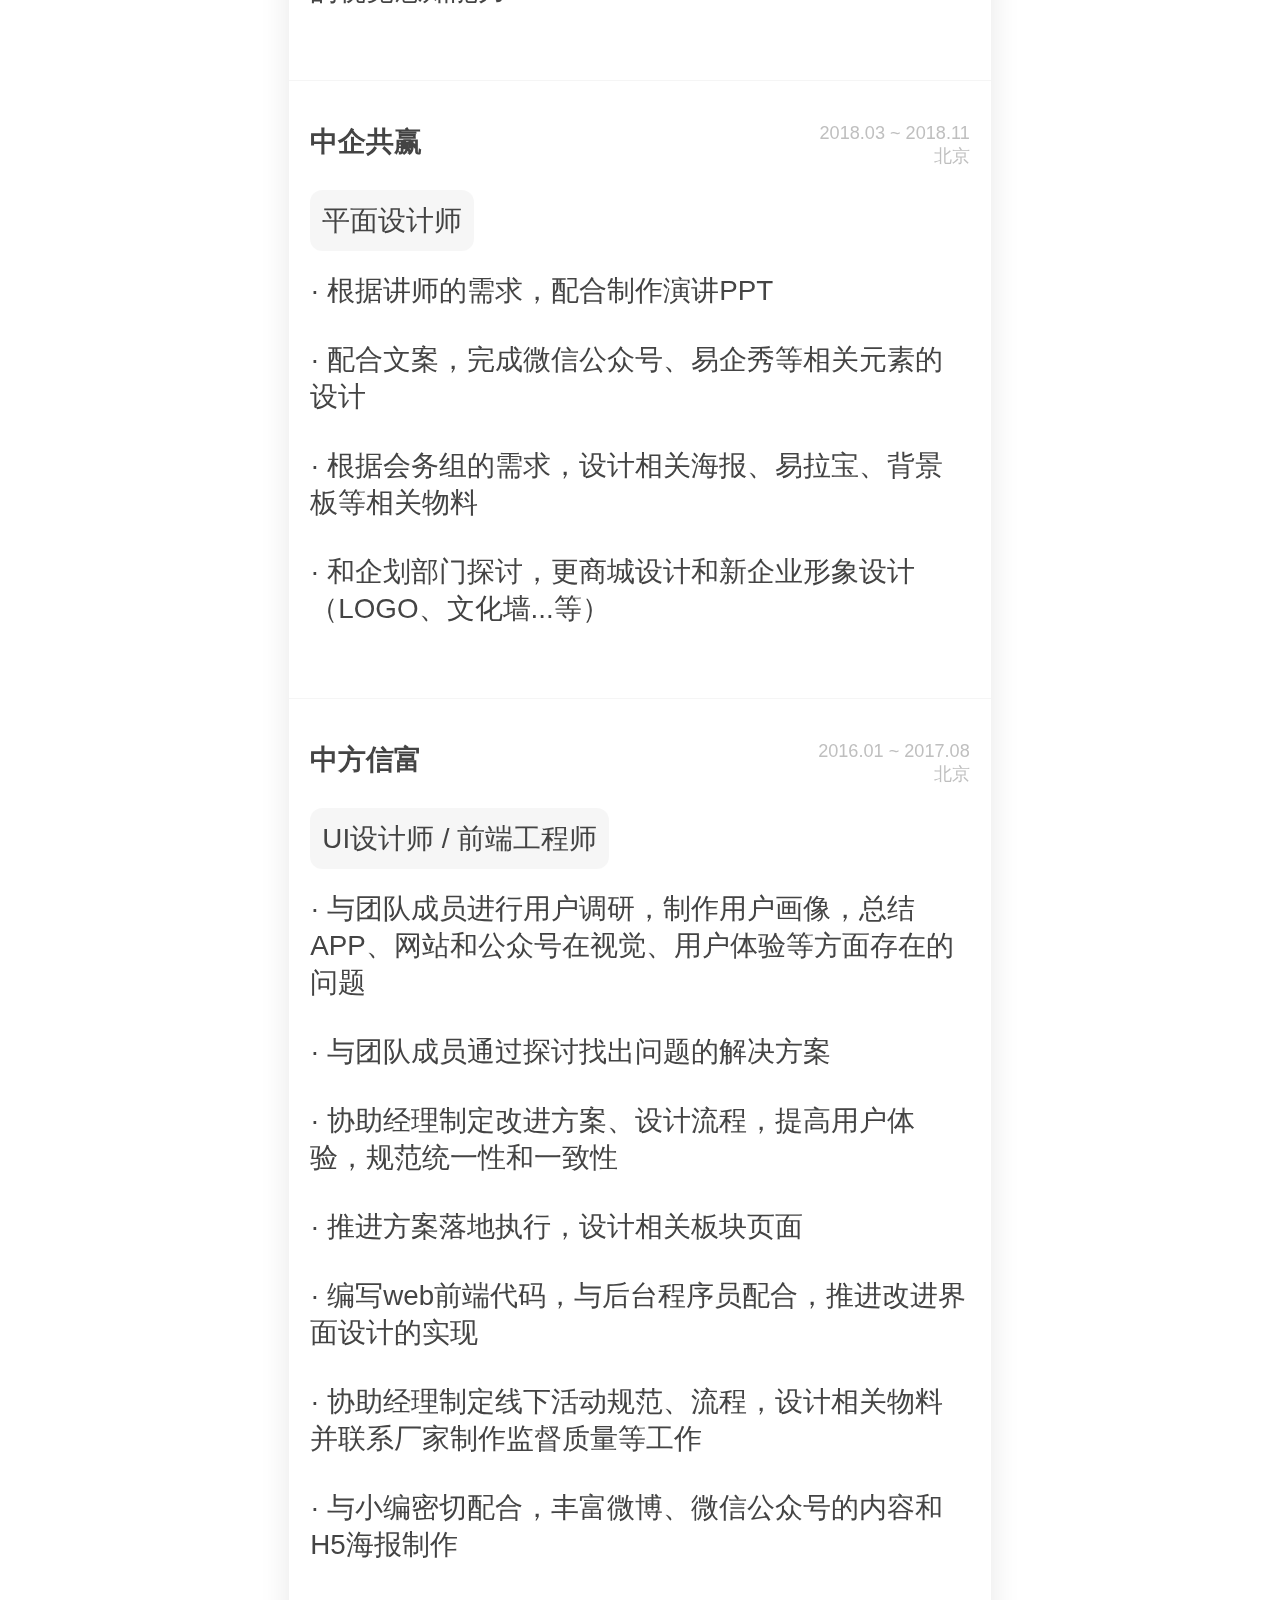
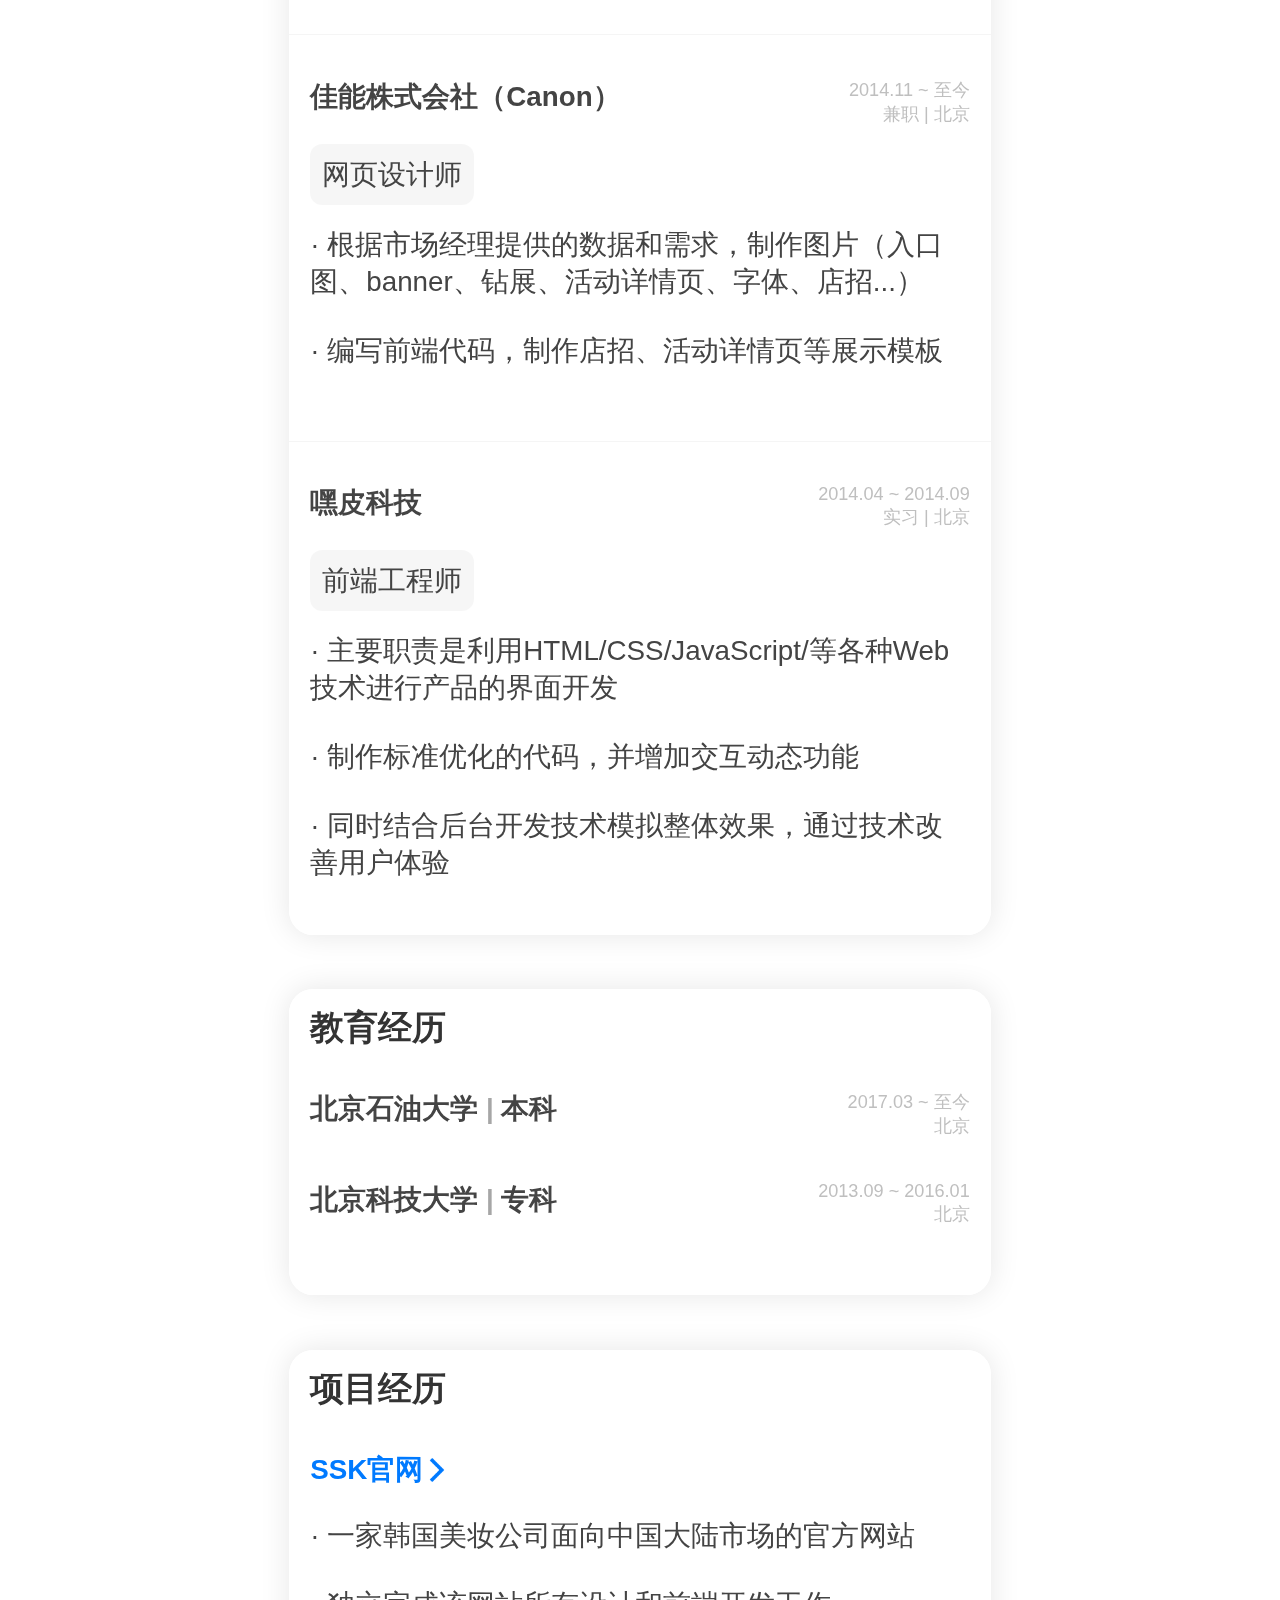
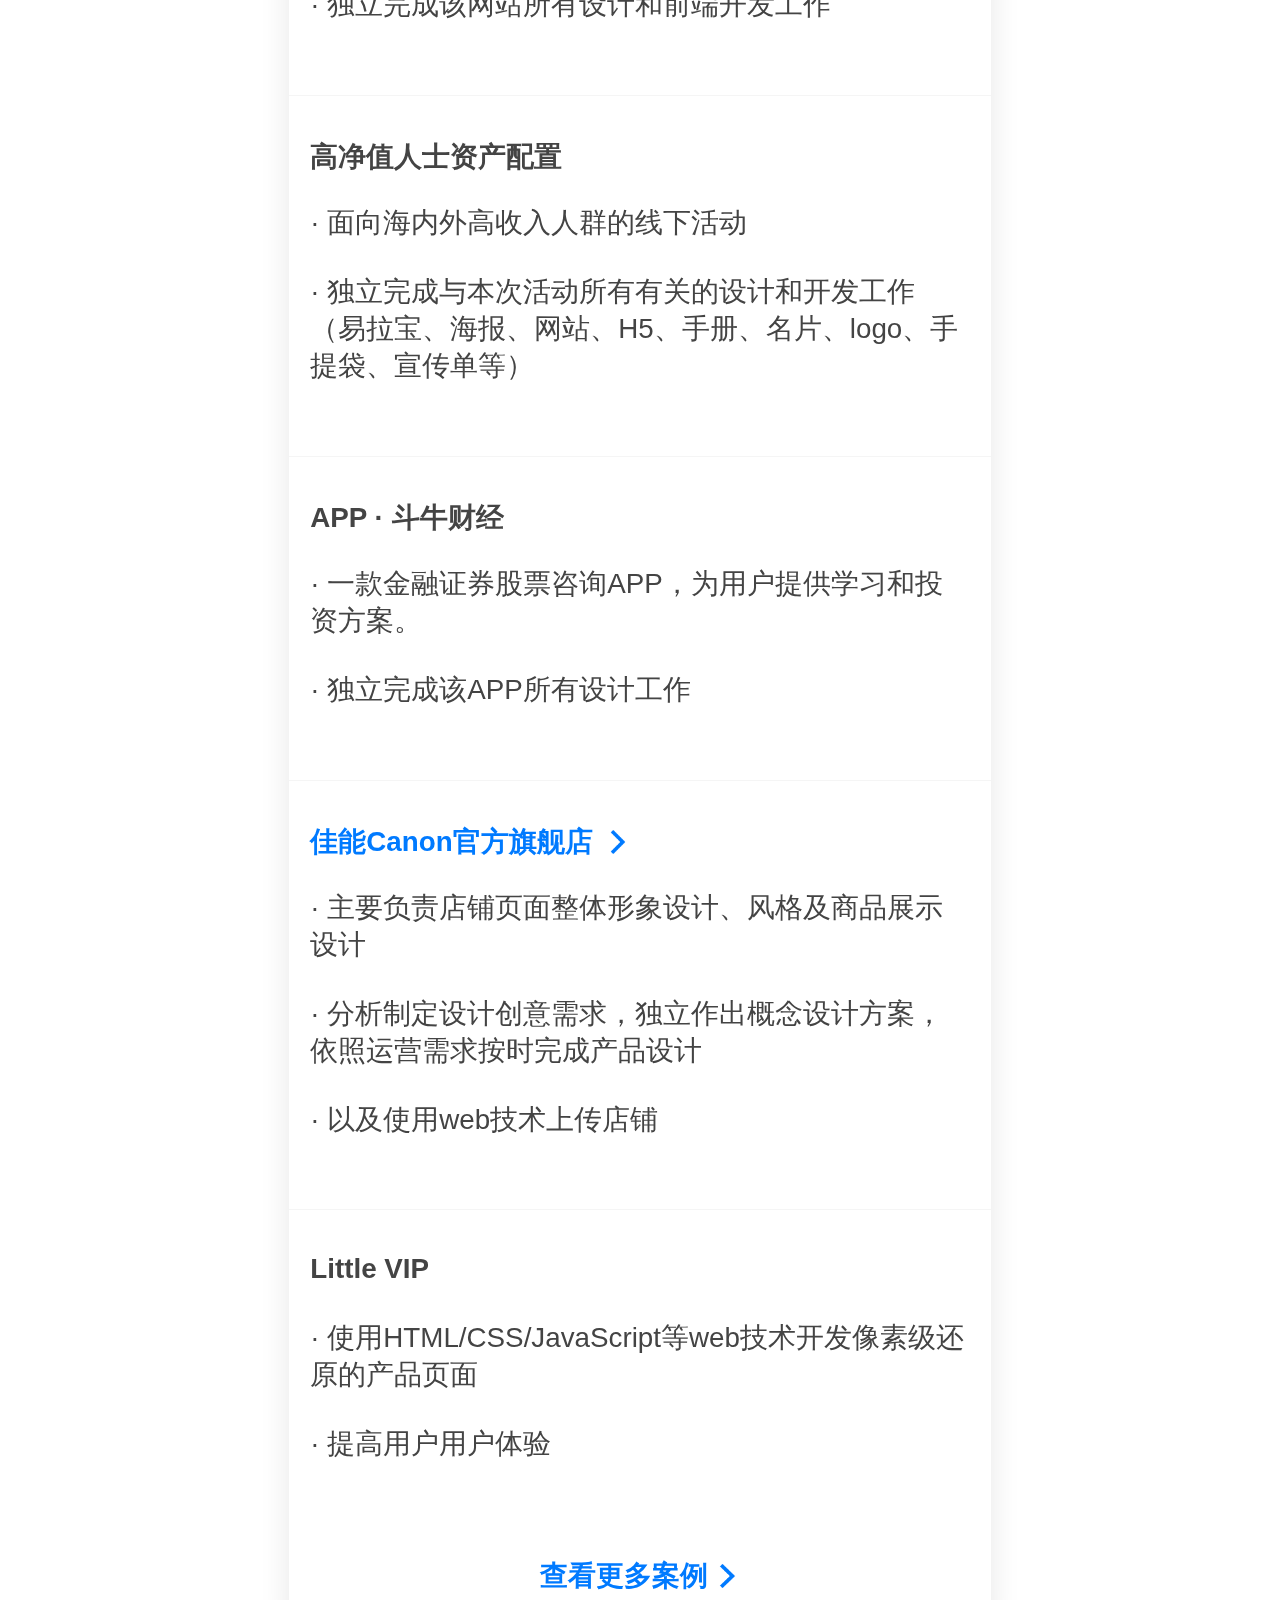
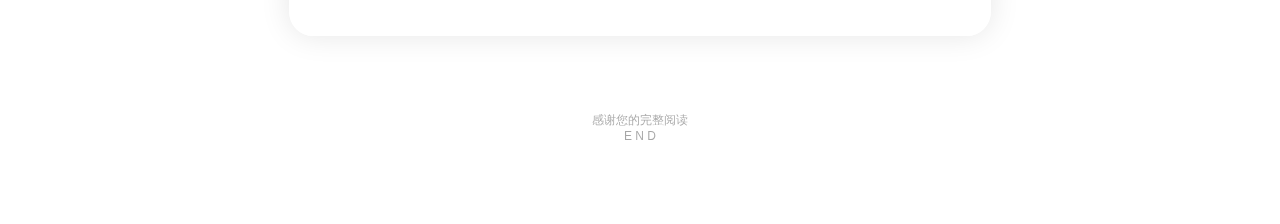
==== commit 1e8e6534: "Add files via upload" ====
--- a/index.html
+++ b/index.html
@@ -10,8 +10,6 @@
 <script src="js/flexible.js"></script>
 </head>
 <body>
-    <!-- 背景颜色 固定 -->
-    <!-- <div class="mResume_BackgroundColor"></div> -->
     <!-- 选项卡 -->
     <div class="mResume_Tabbox">
         <div class="mResume_Tab">
--- a/css/mResume-style.css
+++ b/css/mResume-style.css
@@ -1,15 +1,4 @@
-/*  背景颜色 固定  */
-.mResume_BackgroundColor{
-	width: 100%;
-	height: 100%;
-	background: #EFF0F7;
-	/*background:-webkit-linear-gradient(#ededed,#f7f7f7);
-	background:-o-linear-gradient(#ededed,#f7f7f7);
-	background:-moz-linear-gradient(#ededed,#f7f7f7);
-	background:linear-gradient(#ededed,#f7f7f7);*/
-	position: fixed;top: 0;left: 0;
-	z-index: -1;
-}
+
 /*  选项卡  */
 .mResume_Tabbox{
 	width: 100%;
@@ -35,7 +24,6 @@
 	margin: 0 auto;
 	margin-top: .22rem;
 	position: relative;
-	/*display:none;*/
 }
 .mResume_Tab_resume,
 .mResume_Tab_works{
@@ -88,7 +76,6 @@
 .mResume{
 	width: 100%;
 	height: auto;
-	display: none;
 }
 .mResume_Contact_information{
     width: 100%;
@@ -170,13 +157,36 @@
 	border-radius: .2rem;
 	margin-bottom: .35rem;
 }
+.mResume_content_see_more{
+	width: 100%;
+	height: 2rem;
+	background: rgba(255,255,255,0.7);
+	overflow: hidden;
+}
+.mResume_content_see_more_input{
+	width: 3.3rem;
+	height: .6rem;
+	line-height: .6rem;
+	font-size: .46rem;
+	font-weight: bold;
+	margin: 0 auto;
+	margin-top: .7rem;
+	position: relative;
+}
+.mResume_content_see_more_arrow{
+	width: .4rem;
+	height: .4rem;
+	position: absolute;
+	right: 0;
+	top: .1rem;
+}
 /********************/
 /*  作品页 样式 开始  */
 /********************/
 .mResume_Works{
 	width: 100%;
 	height: auto;
-	/*display: none;*/
+	display: none;
 }
 .mResume_Works_All_works{
 	width: 11.62rem;
@@ -358,25 +368,18 @@
 		transform:translate(0,-22.34rem);
 	}
 }
-.mResume_Works_All_works_Headline{
+.mResume_Works_All_works_Headline,
+.mResume_Works_Hand_Painted_Headline{
 	color: #fff;
 	font-size: 1.3rem;
 	font-weight: bold;
-	text-shadow: .04rem .04rem .05rem rgba(0, 0, 0, 0.25),.1rem .1rem .05rem rgba(0, 0, 0, 0.25);
 	position: absolute;
 	left: .63rem;
 	bottom: 3rem;
-	/*mix-blend-mode: exclusion;*/
-	/*padding: .1rem;
-	background: rgb(0,0,0,0.05);
-	backdrop-filter: brightness(1) blur(30px);
-    -o-backdrop-filter: brightness(1) blur(30px);
-    -ms-backdrop-filter: brightness(1) blur(30px);
-    -moz-backdrop-filter: brightness(1) blur(30px);
-    -webkit-backdrop-filter: brightness(1) blur(30px);
-    border-radius: .4rem;*/
-    /*border:1px solid #fff;*/
-}
+	text-shadow: 0 0 1rem rgba(0, 0, 0, 0.35),0 0 .2rem rgba(0,0,0,0.35);
+
+}
+
 .mResume_Works_All_works_enter{
 	width: 100%;
 	height: 2.37rem;
@@ -417,16 +420,6 @@
 	padding-left: .63rem;
 	line-height: 2.37rem;
 }
-
-
-
-
-
-
-
-
-
-
 .mResume_Works_Hand_Painted{
 	width: 11.62rem;
 	height: 15.49rem;
@@ -477,28 +470,6 @@
 	margin-right: .15rem;
 }
 
-
-
-
-
-
-.mResume_Works_Hand_Painted_Headline{
-	/*color: #fff;
-	font-size: 1.3rem;
-	font-weight: bold;
-	mix-blend-mode: exclusion;
-	position: absolute;
-	left: .63rem;
-	bottom: 3rem;*/
-
-	color: #fff;
-	font-size: 1.3rem;
-	font-weight: bold;
-	text-shadow: .04rem .04rem .05rem rgba(0, 0, 0, 0.25),.1rem .1rem .05rem rgba(0, 0, 0, 0.25);
-	position: absolute;
-	left: .63rem;
-	bottom: 3rem;
-}
 .mResume_Works_Hand_Painted_enter{
 	width: 100%;
 	height: 2.37rem;
@@ -511,12 +482,6 @@
     -ms-backdrop-filter: brightness(1) blur(30px);
     -moz-backdrop-filter: brightness(1) blur(30px);
     -webkit-backdrop-filter: brightness(1) blur(30px);
-	/*background: rgb(0,0,0,0.05);
-	backdrop-filter: brightness(1) blur(30px);
-    -o-backdrop-filter: brightness(1) blur(30px);
-    -ms-backdrop-filter: brightness(1) blur(30px);
-    -moz-backdrop-filter: brightness(1) blur(30px);
-    -webkit-backdrop-filter: brightness(1) blur(30px);*/
 }
 .mResume_Works_Hand_Painted_enter_inputbox{
 	width: 2.79rem;
@@ -535,25 +500,6 @@
 	font-weight: bold;
 	color: #007AFF;
 }
-
-
-
-
-
-
-
-
-
-
-
-
-
-
-
-
-
-
-
 /*  footer-nav  */
 .mResume_footer_nav_box{
 	width:100%;
@@ -650,7 +596,7 @@
 	left: 1.9rem;
 }
 .mResume_content_con_company_name_arrow2{
-	left: 5.7rem;
+	left: 4.9rem;
 }
 
 /*  video标签不理想  */
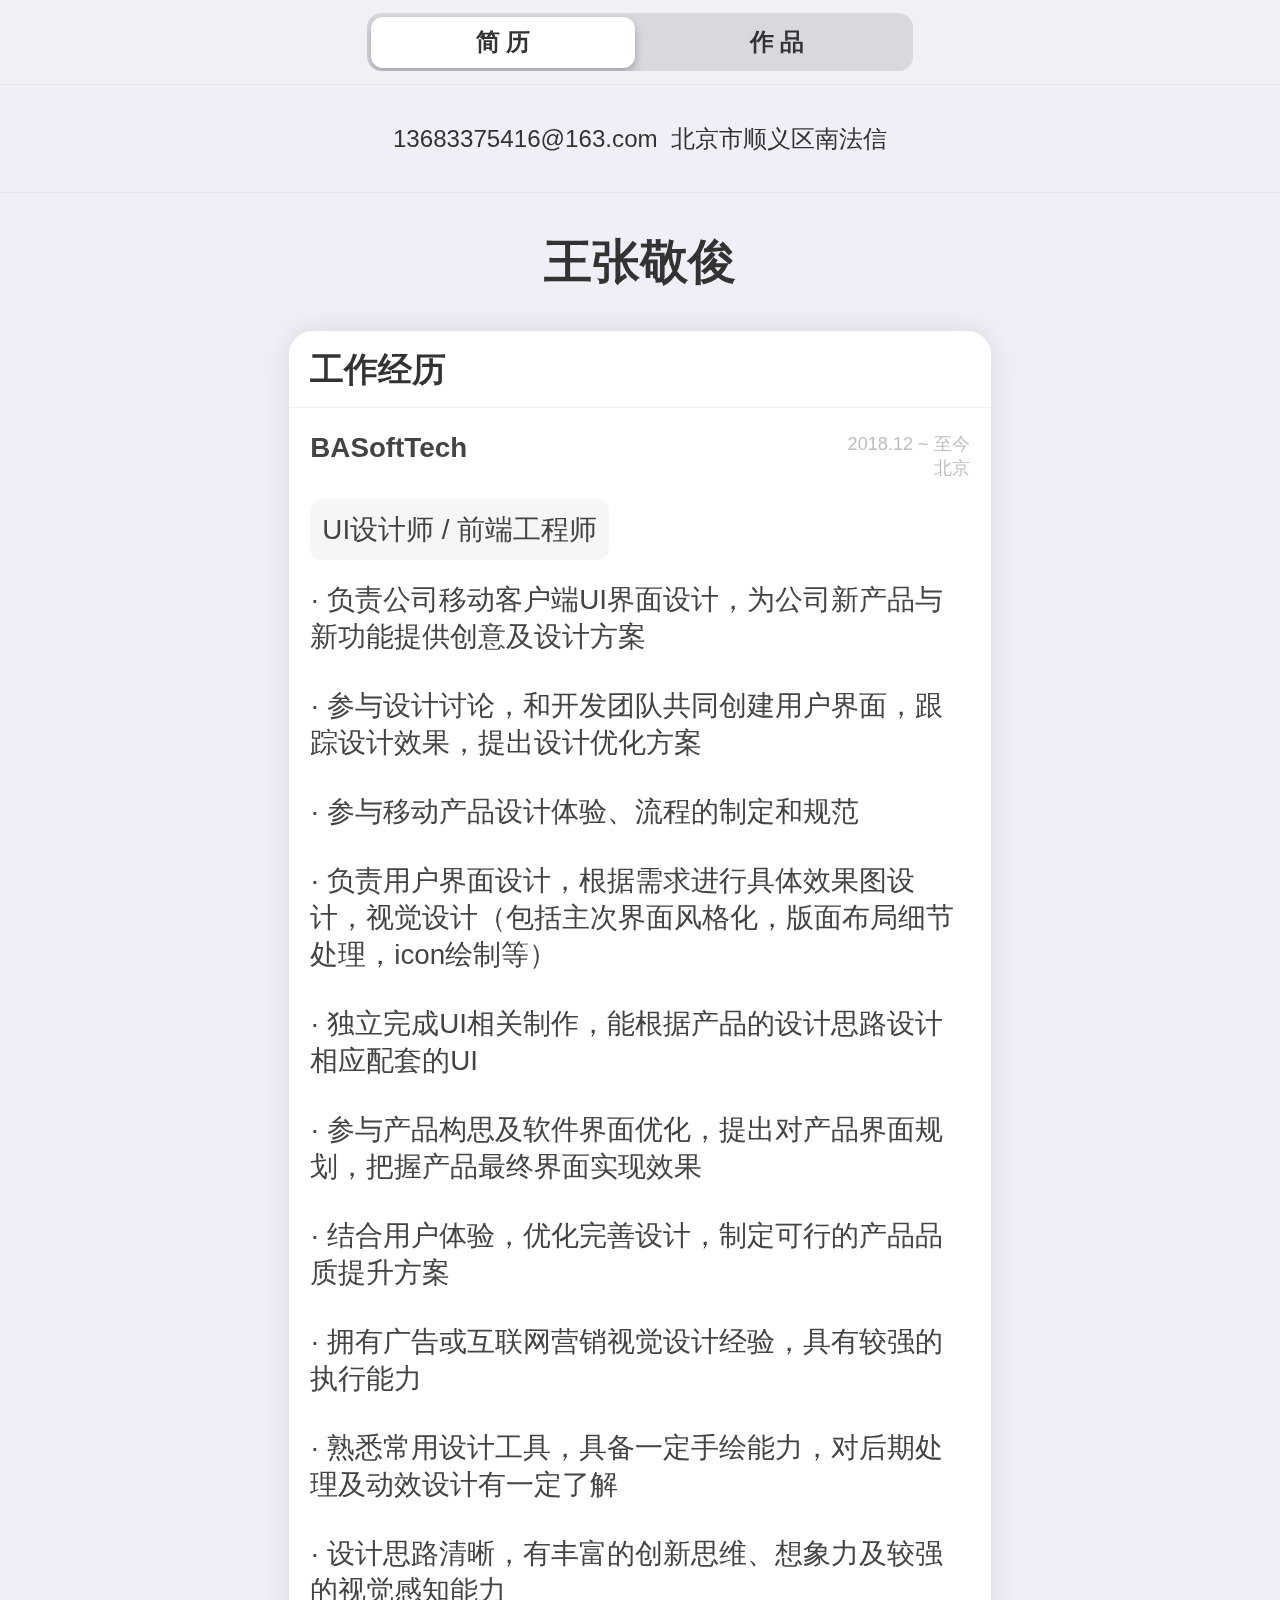
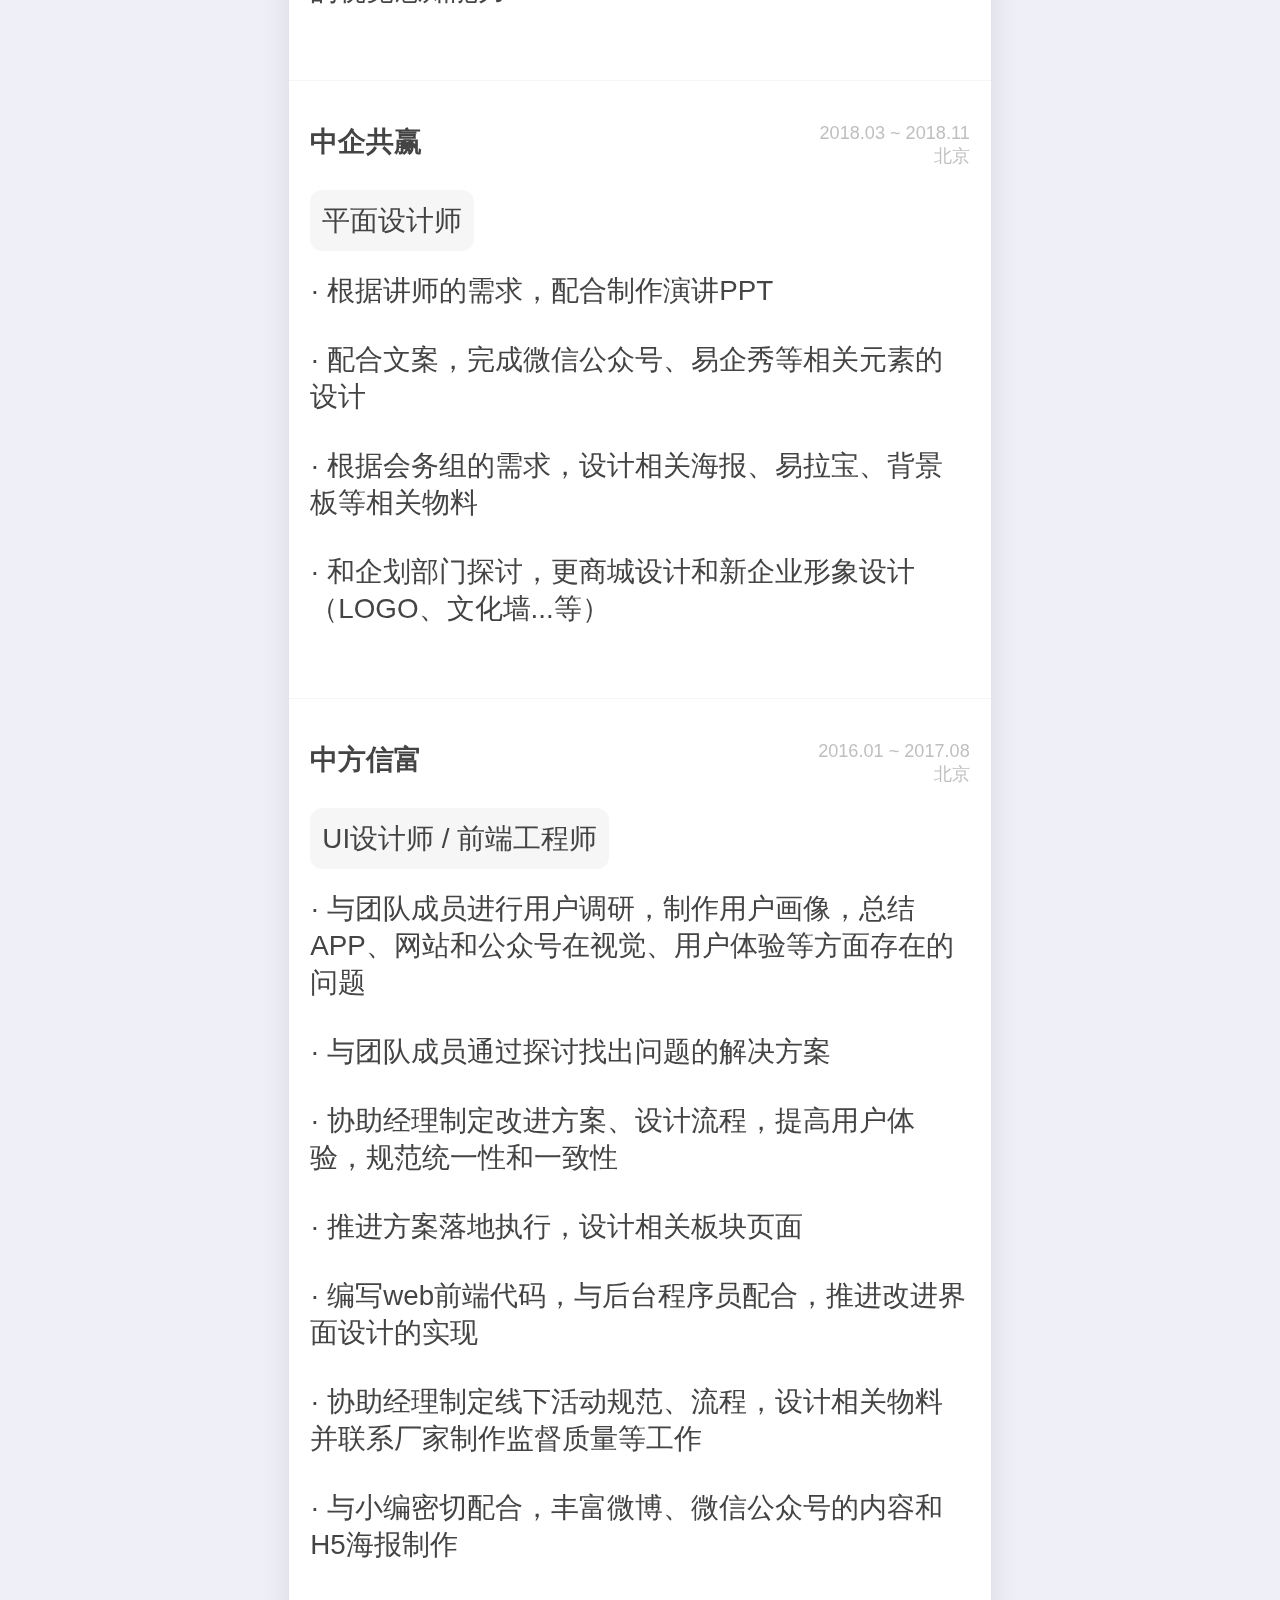
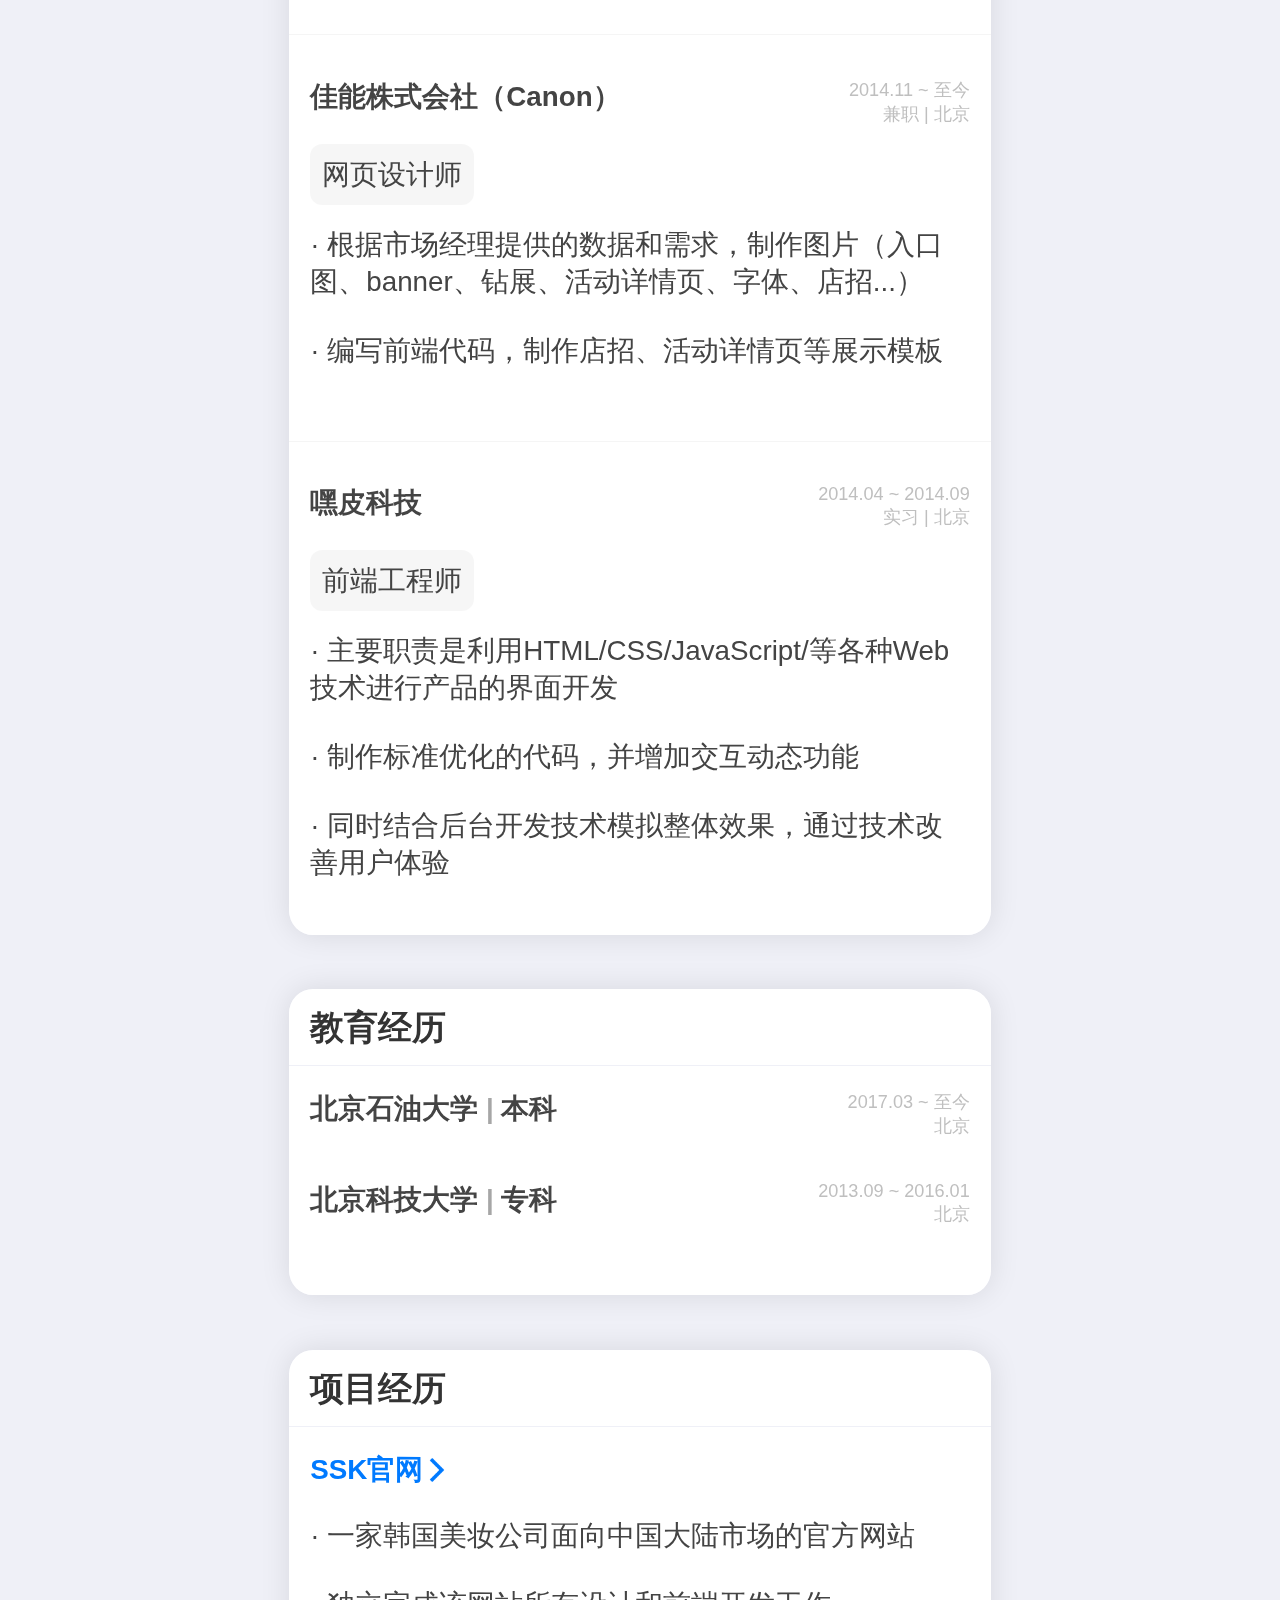
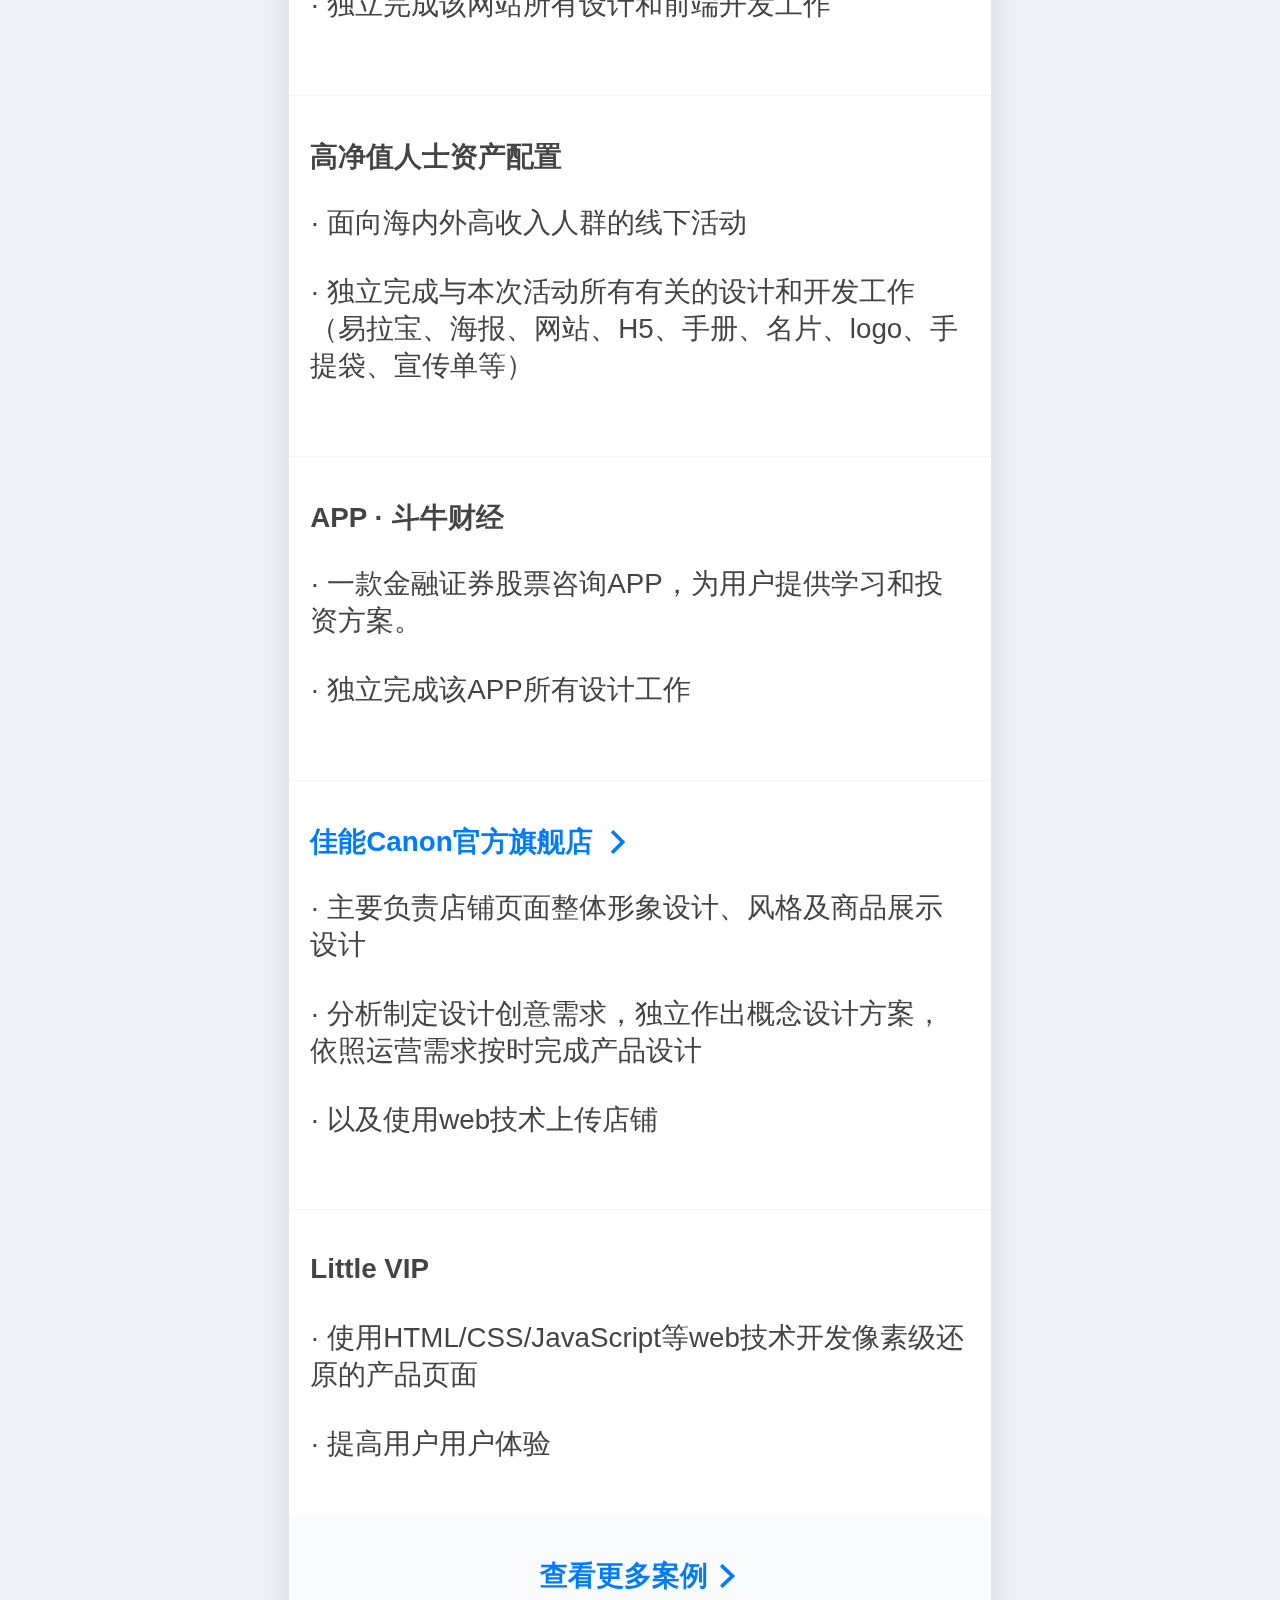
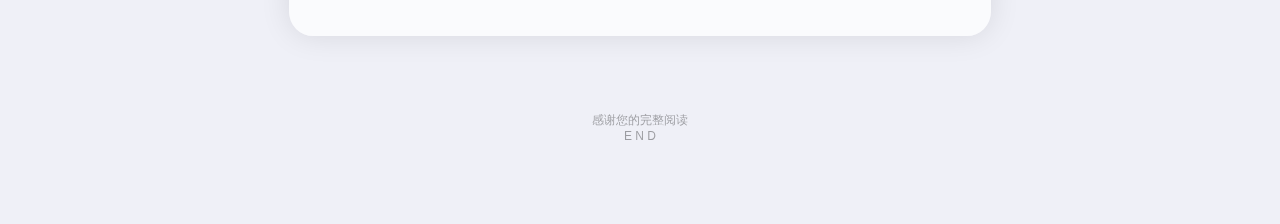
==== commit fdc25430: "Add files via upload" ====
--- a/index.html
+++ b/index.html
@@ -257,13 +257,13 @@
         <div class="mResume_Works_All_works">
             <div class="mResume_Works_All_works_img">
                 <div class="mResume_Works_All_works_img_left">
-                    <img src="images/mWorks_Page_iMages/mResume_Works_All_works_img/mResume_Works_All_works_img_left.png" height="auto" width="100%" alt="" />
+                    <!-- <img src="images/mWorks_Page_iMages/mResume_Works_All_works_img/mResume_Works_All_works_img_left.png" height="auto" width="100%" alt="" /> -->
                 </div>
                 <div class="mResume_Works_All_works_img_center">
-                    <img src="images/mWorks_Page_iMages/mResume_Works_All_works_img/mResume_Works_All_works_img_center.png" height="auto" width="100%" alt="" />
+                    <!-- <img src="images/mWorks_Page_iMages/mResume_Works_All_works_img/mResume_Works_All_works_img_center.png" height="auto" width="100%" alt="" /> -->
                 </div>
                 <div class="mResume_Works_All_works_img_right">
-                    <img src="images/mWorks_Page_iMages/mResume_Works_All_works_img/mResume_Works_All_works_img_right.png" height="auto" width="100%" alt="" />
+                    <!-- <img src="images/mWorks_Page_iMages/mResume_Works_All_works_img/mResume_Works_All_works_img_right.png" height="auto" width="100%" alt="" /> -->
                 </div>
             </div>
             <div class="mResume_Works_All_works_Headline">设计</div>
--- a/css/public.css
+++ b/css/public.css
@@ -16,6 +16,7 @@
     color:#333;
     -webkit-font-smoothing:antialiased;
     -moz-osx-font-smoothing:grayscale;
+    background: #EFF0F7;
 }
 textarea:focus,input:focus,button:focus,a:focus{outline:none;}
 dl,dt,dd,ul,ol,li,p,input,img,h1,h2,h3,h4,h5,h6,div,button,strong,textarea,i,a,span{
--- a/css/mResume-style.css
+++ b/css/mResume-style.css
@@ -1,4 +1,3 @@
-
 /*  选项卡  */
 .mResume_Tabbox{
 	width: 100%;
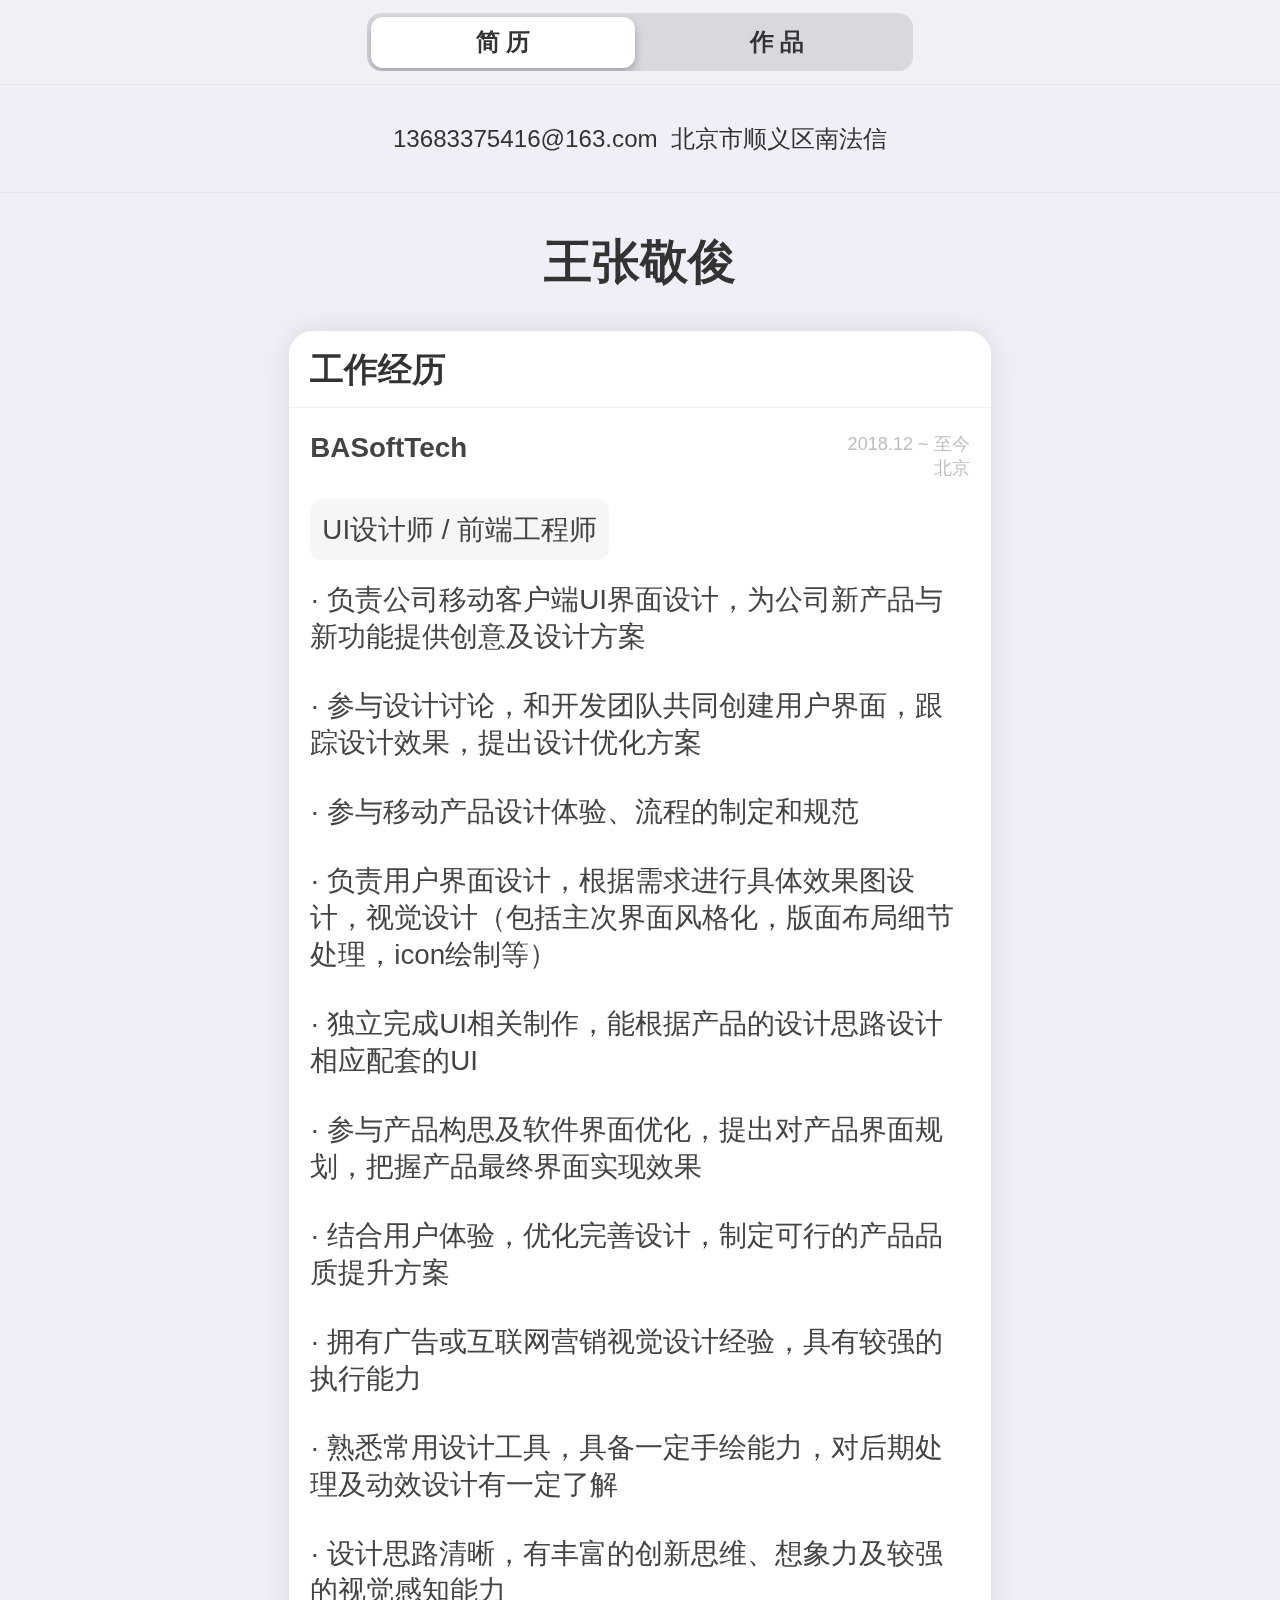
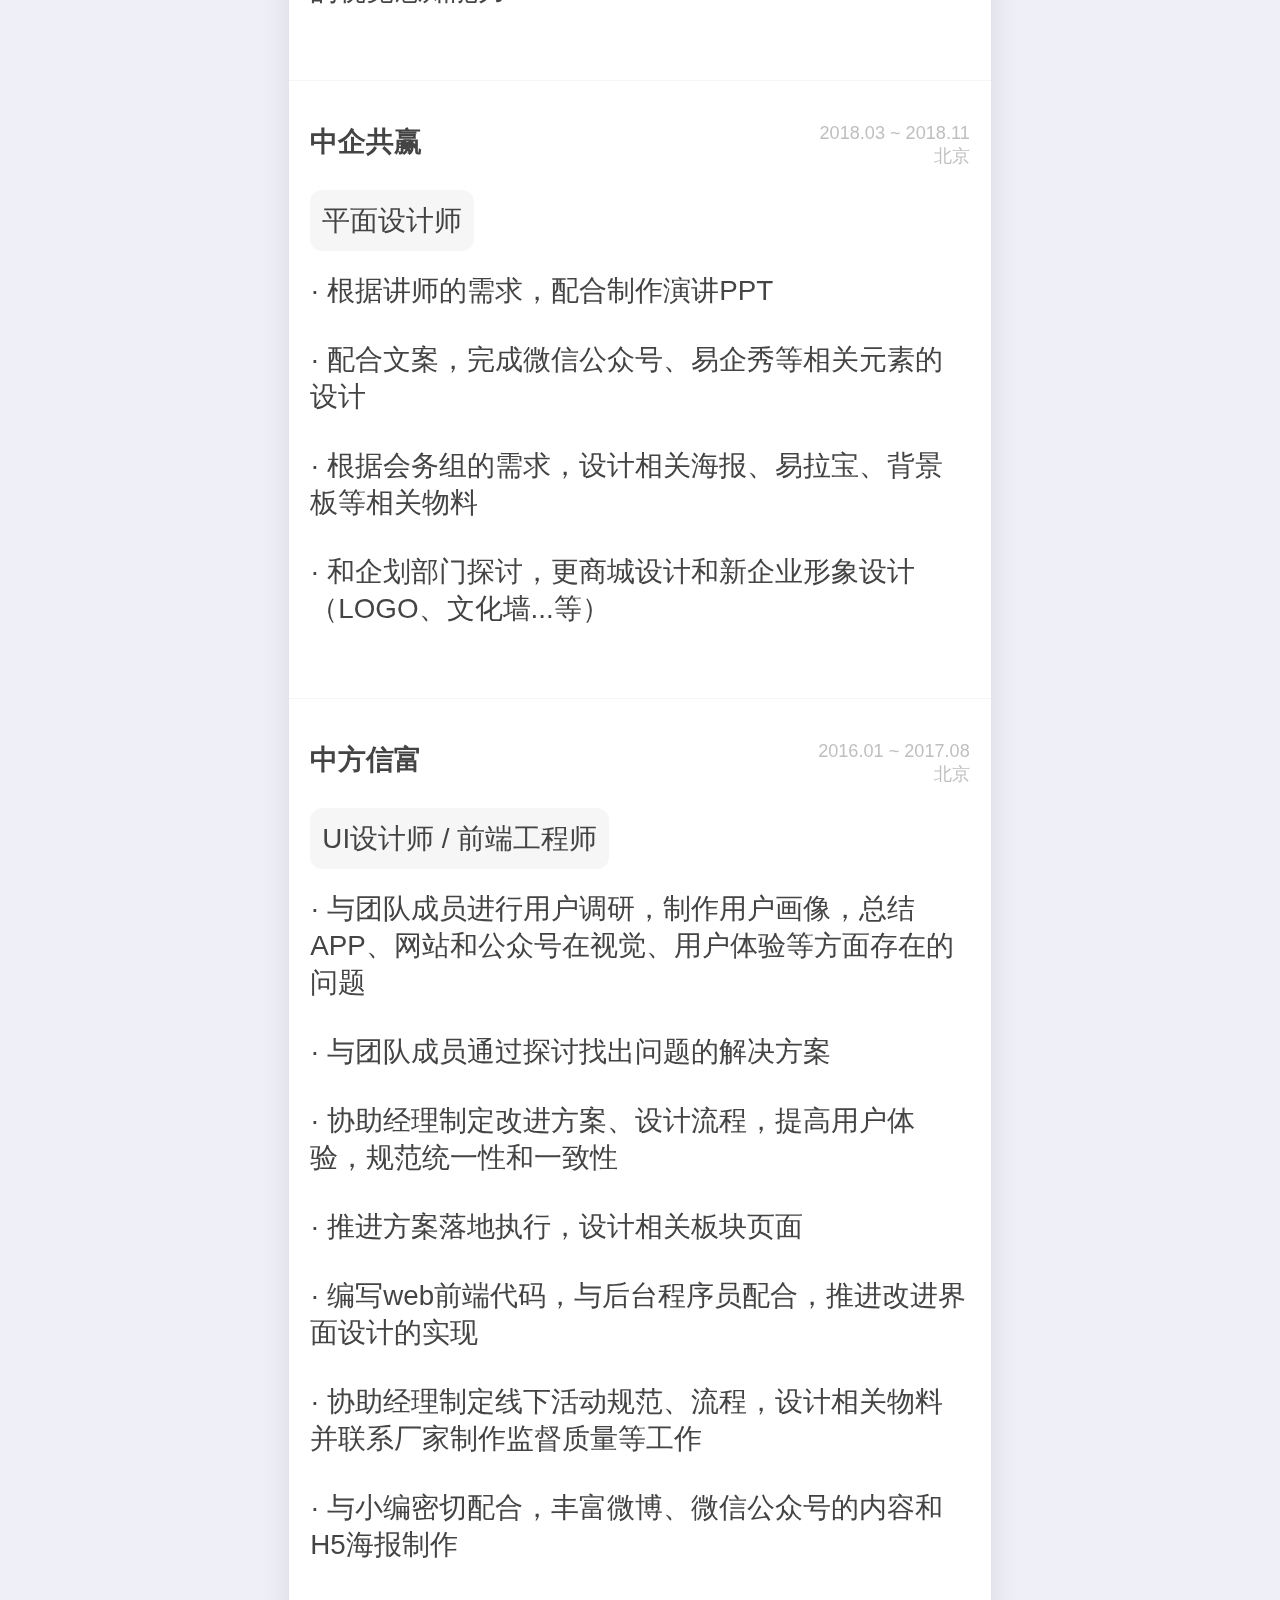
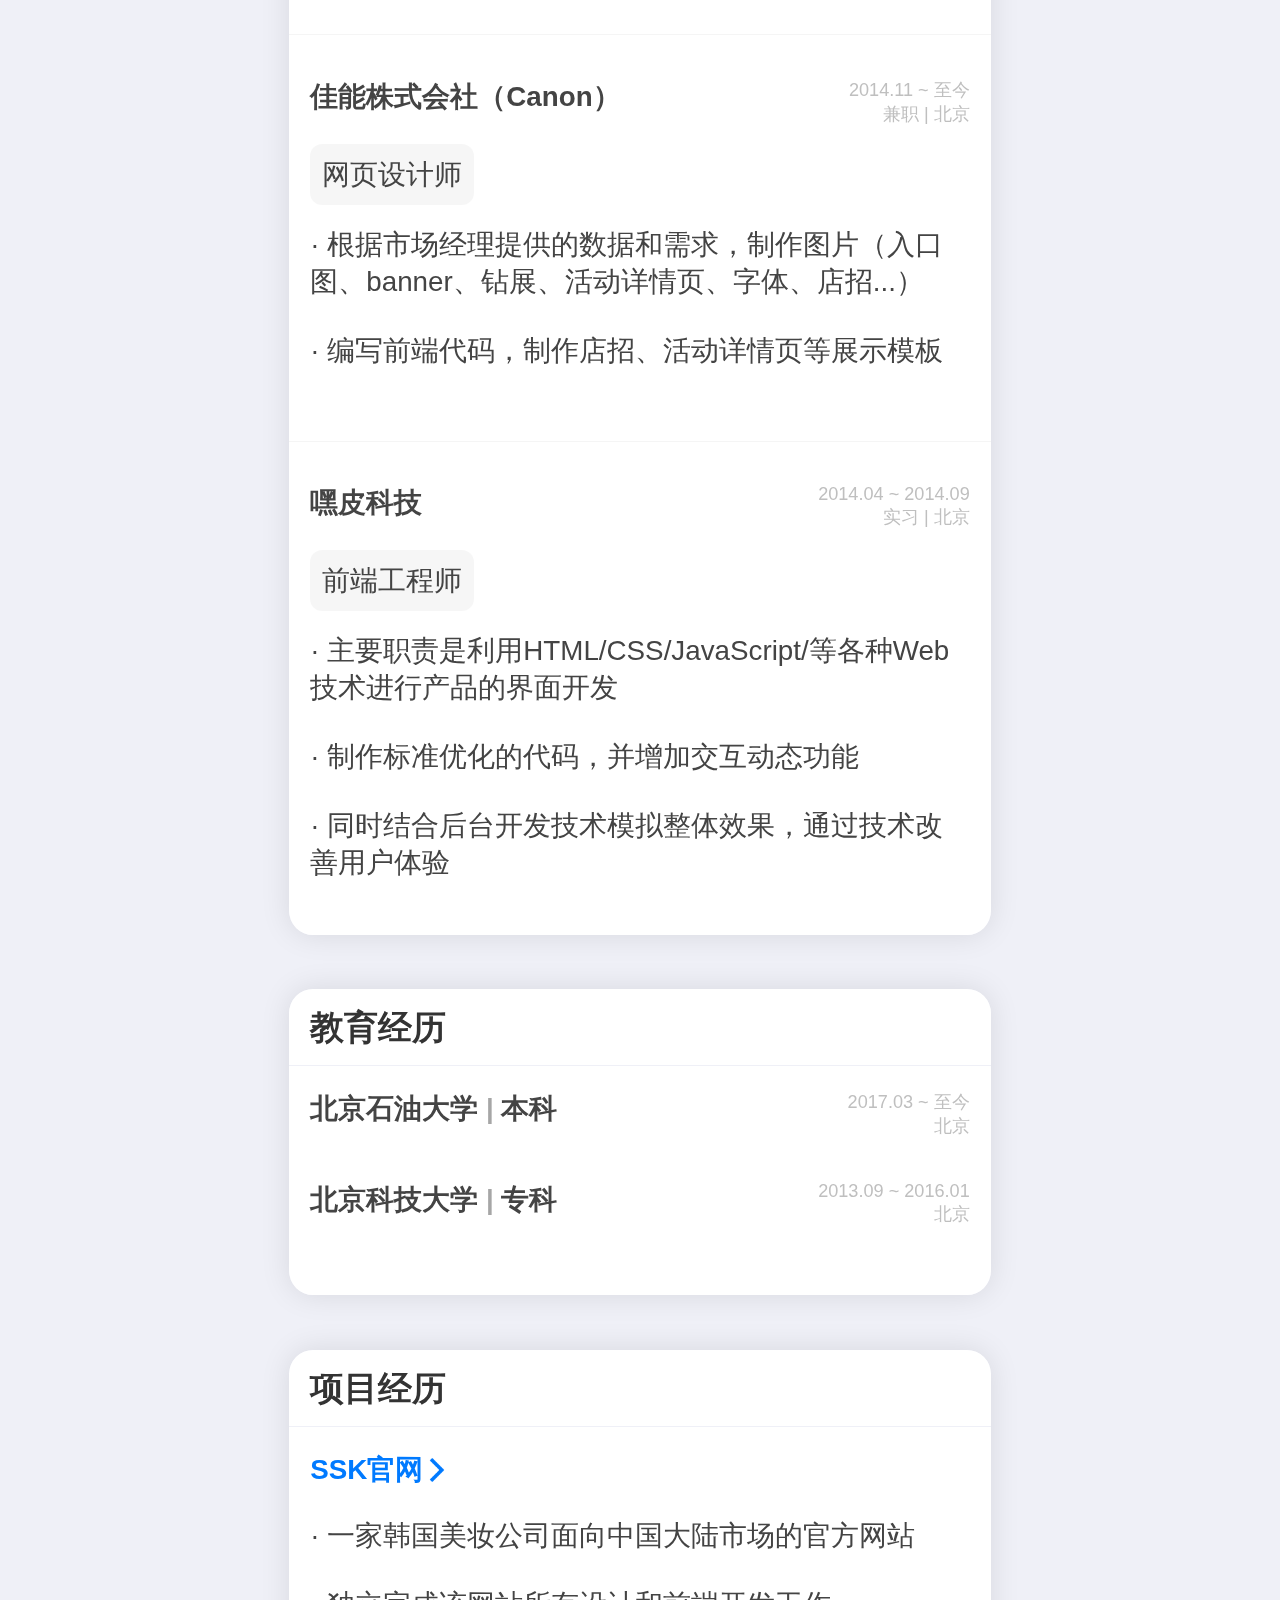
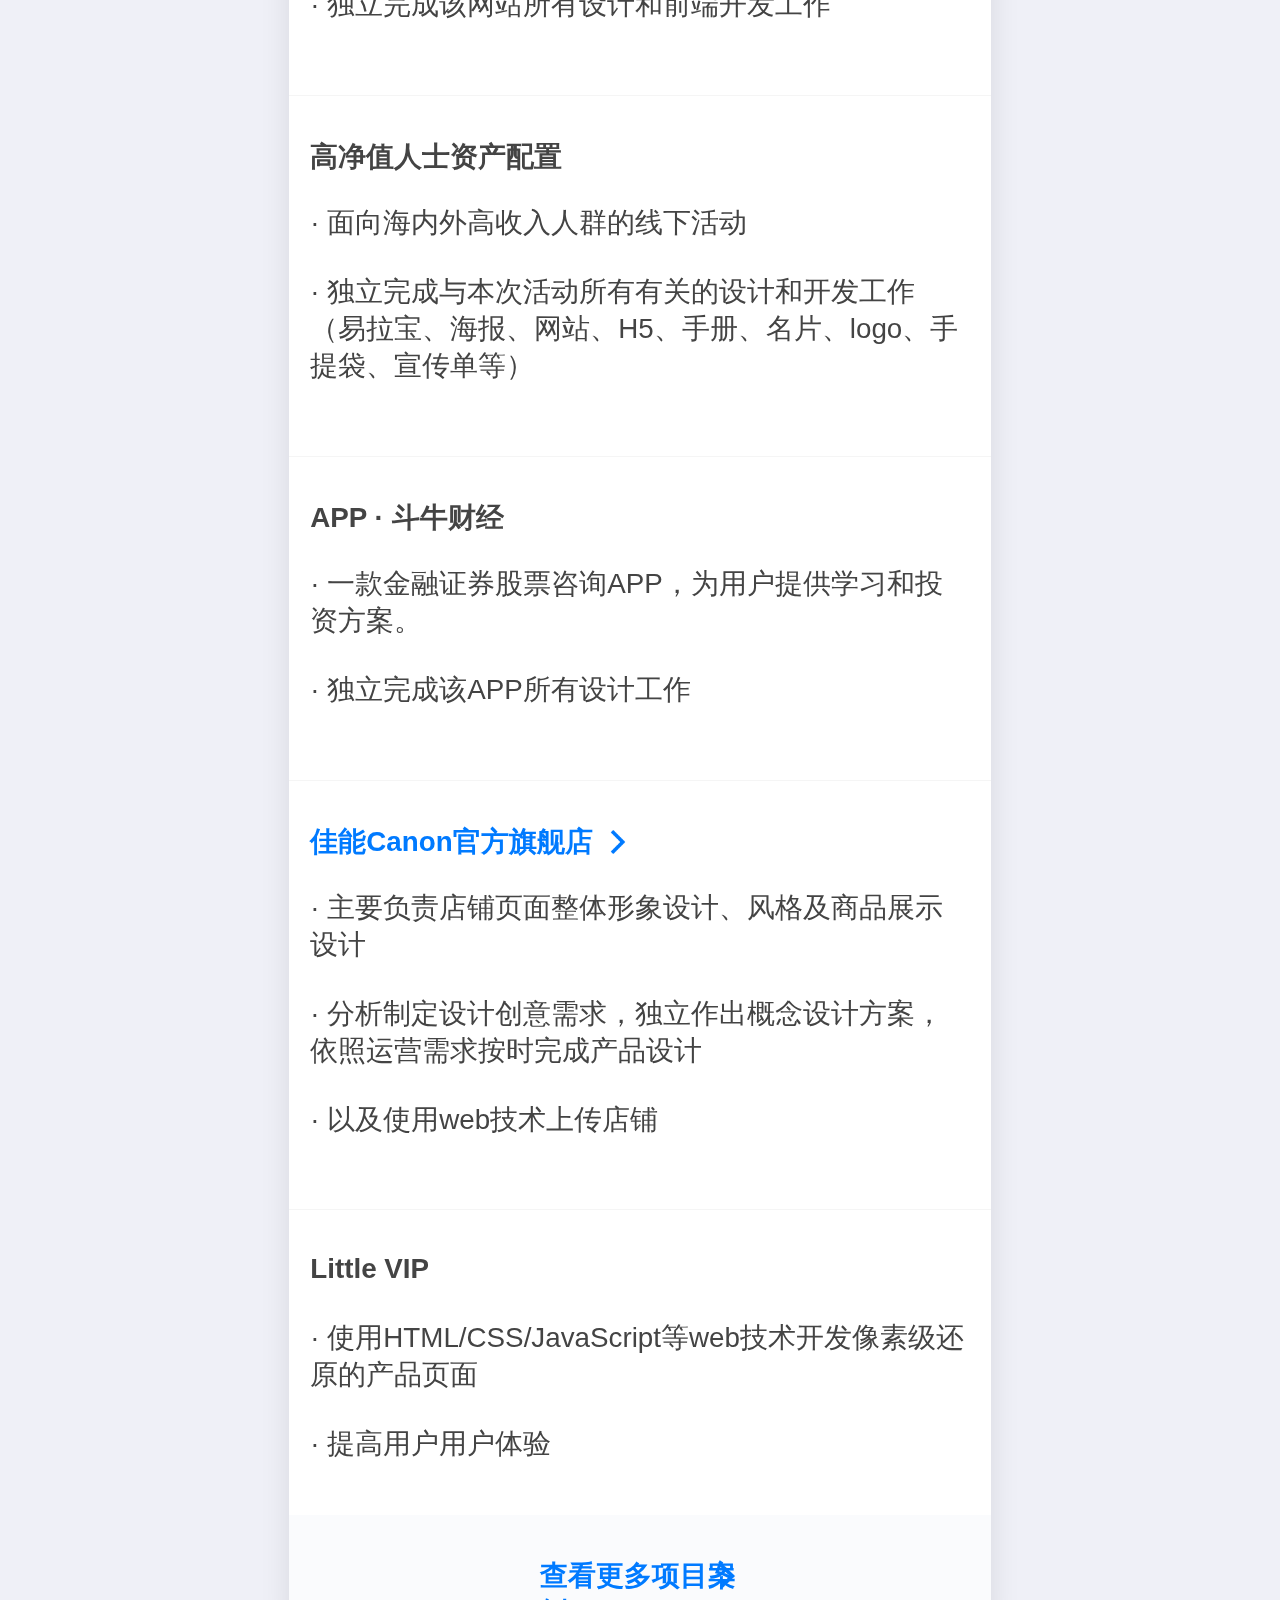
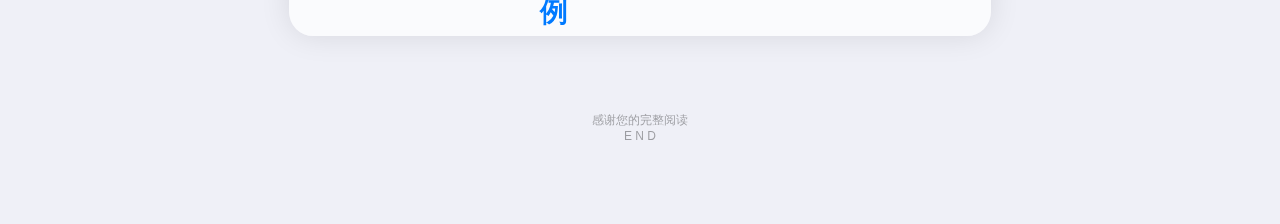
==== commit 831eb0d4: "Add files via upload" ====
--- a/index.html
+++ b/index.html
@@ -237,10 +237,10 @@
                     · 提高用户用户体验<br><br>
                 </div>
             </div>
-            <a href="#" style="color: #007AFF;">
+            <a href="mWorks_Page.html" style="color: #007AFF;">
                 <div class="mResume_content_see_more">
                     <div class="mResume_content_see_more_input">
-                        查看更多案例
+                        查看更多项目案例
                         <span class="mResume_content_see_more_arrow">
                             <img src="images/mResume_Page_iMages/arrow.png" width="100%;" height="100%;">
                         </span>
@@ -254,30 +254,33 @@
         <div class="mResume_top_Line_spacing">
             很高兴可以向您展示我的作品
         </div>
-        <div class="mResume_Works_All_works">
-            <div class="mResume_Works_All_works_img">
-                <div class="mResume_Works_All_works_img_left">
-                    <!-- <img src="images/mWorks_Page_iMages/mResume_Works_All_works_img/mResume_Works_All_works_img_left.png" height="auto" width="100%" alt="" /> -->
-                </div>
-                <div class="mResume_Works_All_works_img_center">
-                    <!-- <img src="images/mWorks_Page_iMages/mResume_Works_All_works_img/mResume_Works_All_works_img_center.png" height="auto" width="100%" alt="" /> -->
-                </div>
-                <div class="mResume_Works_All_works_img_right">
-                    <!-- <img src="images/mWorks_Page_iMages/mResume_Works_All_works_img/mResume_Works_All_works_img_right.png" height="auto" width="100%" alt="" /> -->
-                </div>
-            </div>
-            <div class="mResume_Works_All_works_Headline">设计</div>
-            <div class="mResume_Works_All_works_enter">
-                <div class="mResume_Works_All_works_timetext">
-                    唯有爱与设计不可辜负
-                </div>
-                <div class="mResume_Works_All_works_enter_inputbox">
-                    <div class="mResume_Works_All_works_enter_input">
-                        查看
-                    </div>
-                </div>
-            </div>
-        </div>
+        <a href="mWorks_Page.html">
+            <div class="mResume_Works_All_works">
+                <div class="mResume_Works_All_works_img">
+                    <div class="mResume_Works_All_works_img_left">
+                        <img src="https://wzjj.github.io/mResume/images/mWorks_Page_iMages/mResume_Works_All_works_img/mResume_Works_All_works_img_left.png" height="auto" width="100%" alt="" />
+                    </div>
+                    <div class="mResume_Works_All_works_img_center">
+                        <img src="https://wzjj.github.io/mResume/images/mWorks_Page_iMages/mResume_Works_All_works_img/mResume_Works_All_works_img_center.png" height="auto" width="100%" alt="" />
+                    </div>
+                    <div class="mResume_Works_All_works_img_right">
+                        <img src="https://wzjj.github.io/mResume/images/mWorks_Page_iMages/mResume_Works_All_works_img/mResume_Works_All_works_img_right.png" height="auto" width="100%" alt="" />
+                    </div>
+                </div>
+                <div class="mResume_Works_All_works_Headline">设计</div>
+                <div class="mResume_Works_All_works_enter">
+                    <div class="mResume_Works_All_works_timetext">
+                        唯有爱与设计不可辜负
+                    </div>
+                    <div class="mResume_Works_All_works_enter_inputbox">
+                        <div class="mResume_Works_All_works_enter_input">
+                            查看
+                        </div>
+                    </div>
+                </div>
+            </div>
+        </a>
+        <!-- 手绘 模块 -->
         <div class="mResume_Works_Hand_Painted">
             <div class="mResume_Works_Hand_Painted_img">
                 <div class="mResume_Works_Hand_Painted_img_con_1">
@@ -426,46 +429,22 @@
     </script>
 </body>
 </html>
-            <!-- <video 
-                id="mResume_Works_All_works_BackgroundVideo" 
-                class="mResume_Works_All_works_BackgroundVideo" 
-                src="video/mResume-ZuoPin-video.mp4" 
-                muted 
-                loop 
-                autoplay 
-                playsinline 
-                preload
-                webkit-playsinline 
-                x5-playsinline 
-                x-webkit-airplay="true" 
-                x5-video-player-type="h5" 
-                x5-video-player-fullscreen="" 
-                x5-video-orientation
-            ></video> -->
-            <!-- <div class="mResume_Works_All_works_Slides"></div> -->
-    <!-- 
-    <script>
-        document.addEventListener("WeixinJSBridgeReady",function(){ 
-            document.getElementById("mResume_Works_All_works_BackgroundVideo").play();
-        },false);
-    </script>
-    -->
-
-
-
-
-
-
-
-
-
-
-
-
-
-
-
-
-
-
-
+
+
+
+
+
+
+
+
+
+
+
+
+
+
+
+
+
+
+
--- a/css/mResume-style.css
+++ b/css/mResume-style.css
@@ -186,8 +186,10 @@
 	width: 100%;
 	height: auto;
 	display: none;
-}
-.mResume_Works_All_works{
+
+}
+.mResume_Works_All_works,
+.mResume_Works_Hand_Painted{
 	width: 11.62rem;
 	height: 15.49rem;
 	background: #fff;
@@ -195,7 +197,7 @@
 	transform: translateY(0); 
 	overflow: hidden;
 	margin: 0 auto .9rem;
-	box-shadow: 0 0 .5rem rgba(0,0,0,0.25);
+	box-shadow: 0 0 .6rem rgba(0,0,0,0.15);
 	position: relative;
 }
 .mResume_Works_All_works_img{
@@ -216,12 +218,14 @@
 .mResume_Works_All_works_img_left,
 .mResume_Works_All_works_img_center,
 .mResume_Works_All_works_img_right{
-	height:auto;
+	height:37.83rem;
 	overflow:hidden;
 	float:left;
 }
 .mResume_Works_All_works_img_left{
 	width:3.77rem;
+	/*background: url("../images/mWorks_Page_iMages/mResume_Works_All_works_img/mResume_Works_All_works_img_left.png") no-repeat;*/
+	/*background-size: 100% auto;*/
 	animation: mResume_Works_All_works_img_left 70s linear infinite alternate;
 	-o-animation: mResume_Works_All_works_img_left 70s linear infinite alternate;
 	-ms-animation: mResume_Works_All_works_img_left 70s linear infinite alternate;
@@ -273,6 +277,8 @@
 	margin-left: .07rem;
 	margin-right: .07rem;
 	transform:translate(0,-22.34rem);
+	/*background: url("../images/mWorks_Page_iMages/mResume_Works_All_works_img/mResume_Works_All_works_img_center.png") no-repeat;*/
+	/*background-size: 100% auto;*/
 	animation: mResume_Works_All_works_img_center 80s linear infinite alternate;
 	-o-animation: mResume_Works_All_works_img_center 80s linear infinite alternate;
 	-ms-animation: mResume_Works_All_works_img_center 80s linear infinite alternate;
@@ -321,6 +327,8 @@
 }
 .mResume_Works_All_works_img_right{
 	width:3.77rem;
+	/*background: url("../images/mWorks_Page_iMages/mResume_Works_All_works_img/mResume_Works_All_works_img_right.png") no-repeat;*/
+	/*background-size: 100% auto;*/
 	animation: mResume_Works_All_works_img_right 60s linear infinite alternate;
 	-o-animation: mResume_Works_All_works_img_right 60s linear infinite alternate;
 	-ms-animation: mResume_Works_All_works_img_right 60s linear infinite alternate;
@@ -419,17 +427,7 @@
 	padding-left: .63rem;
 	line-height: 2.37rem;
 }
-.mResume_Works_Hand_Painted{
-	width: 11.62rem;
-	height: 15.49rem;
-	background: #fff;
-	border-radius: .4rem;
-	transform: translateY(0); 
-	overflow: hidden;
-	margin: 0 auto .9rem;
-	box-shadow: 0 0 .5rem rgba(0,0,0,0.25);
-	position: relative;
-}
+
 .mResume_Works_Hand_Painted_img{
 	width: 48rem;
 	height: 15rem;
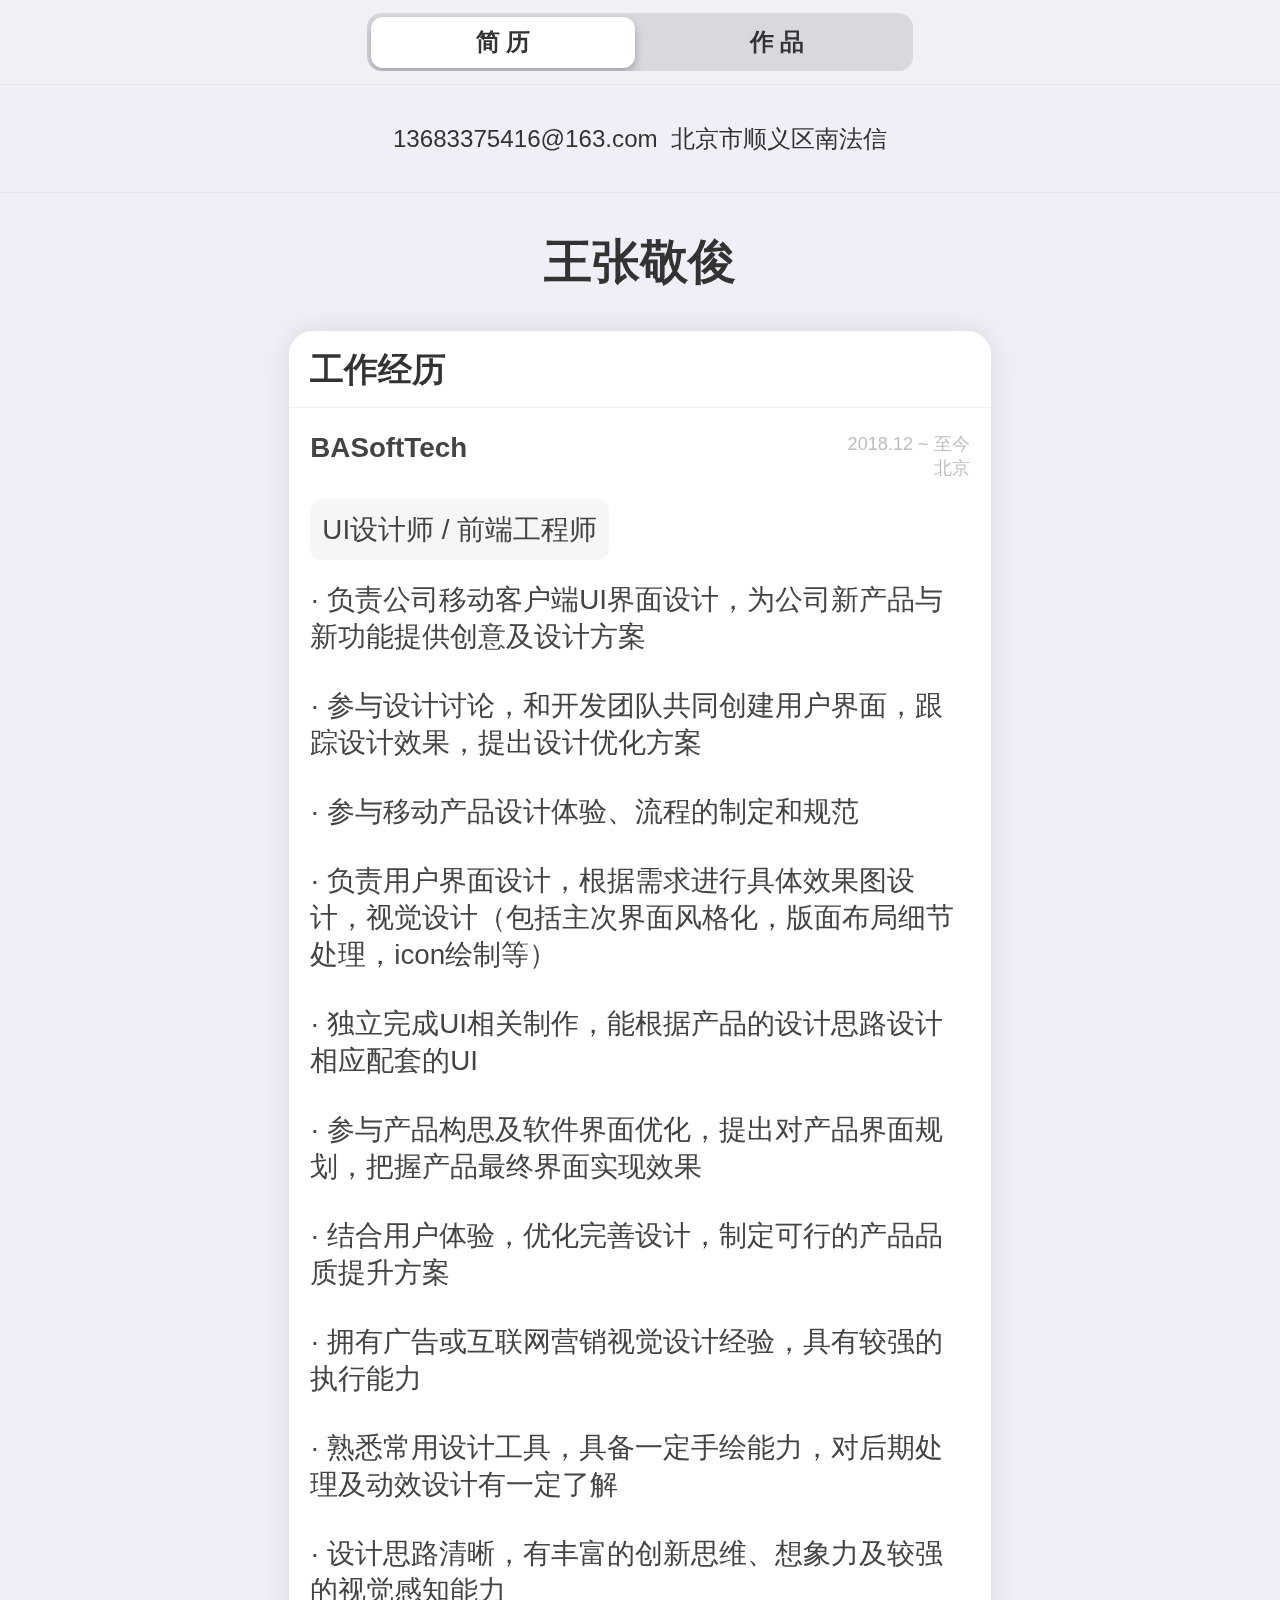
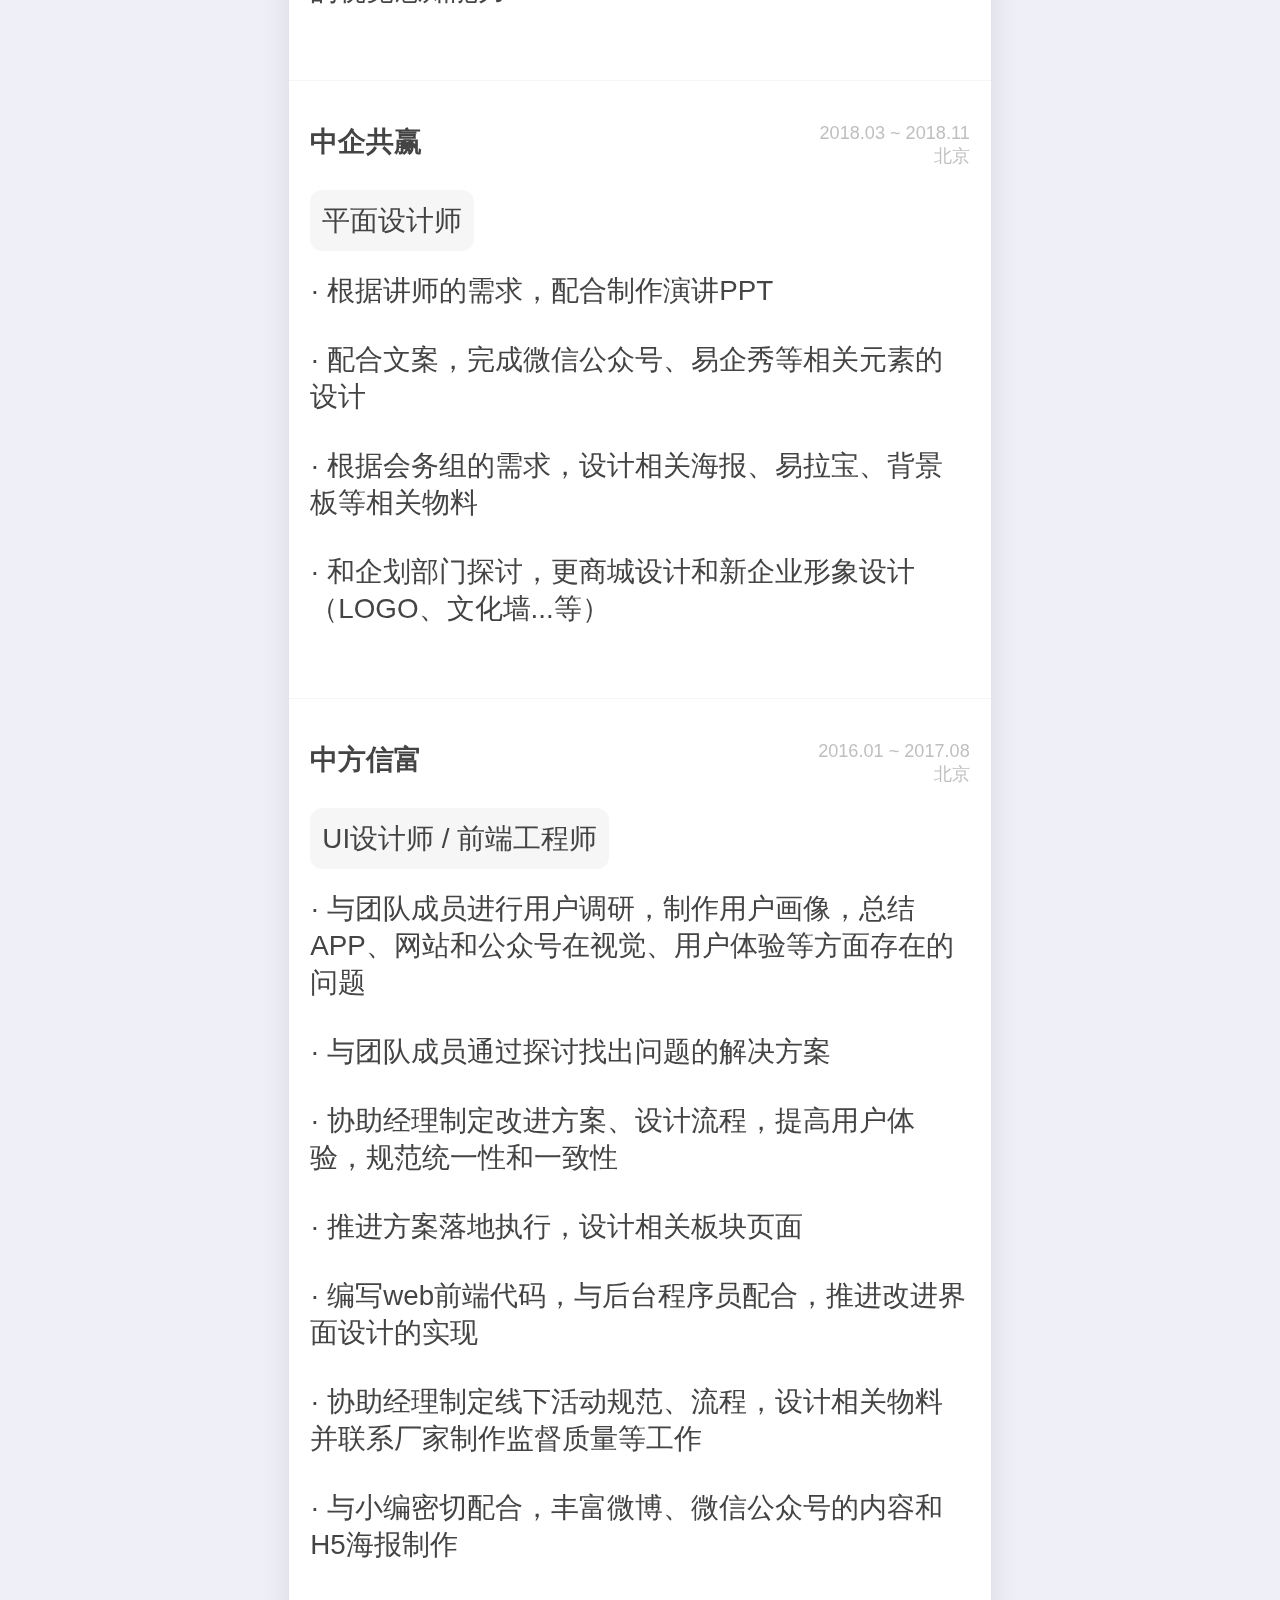
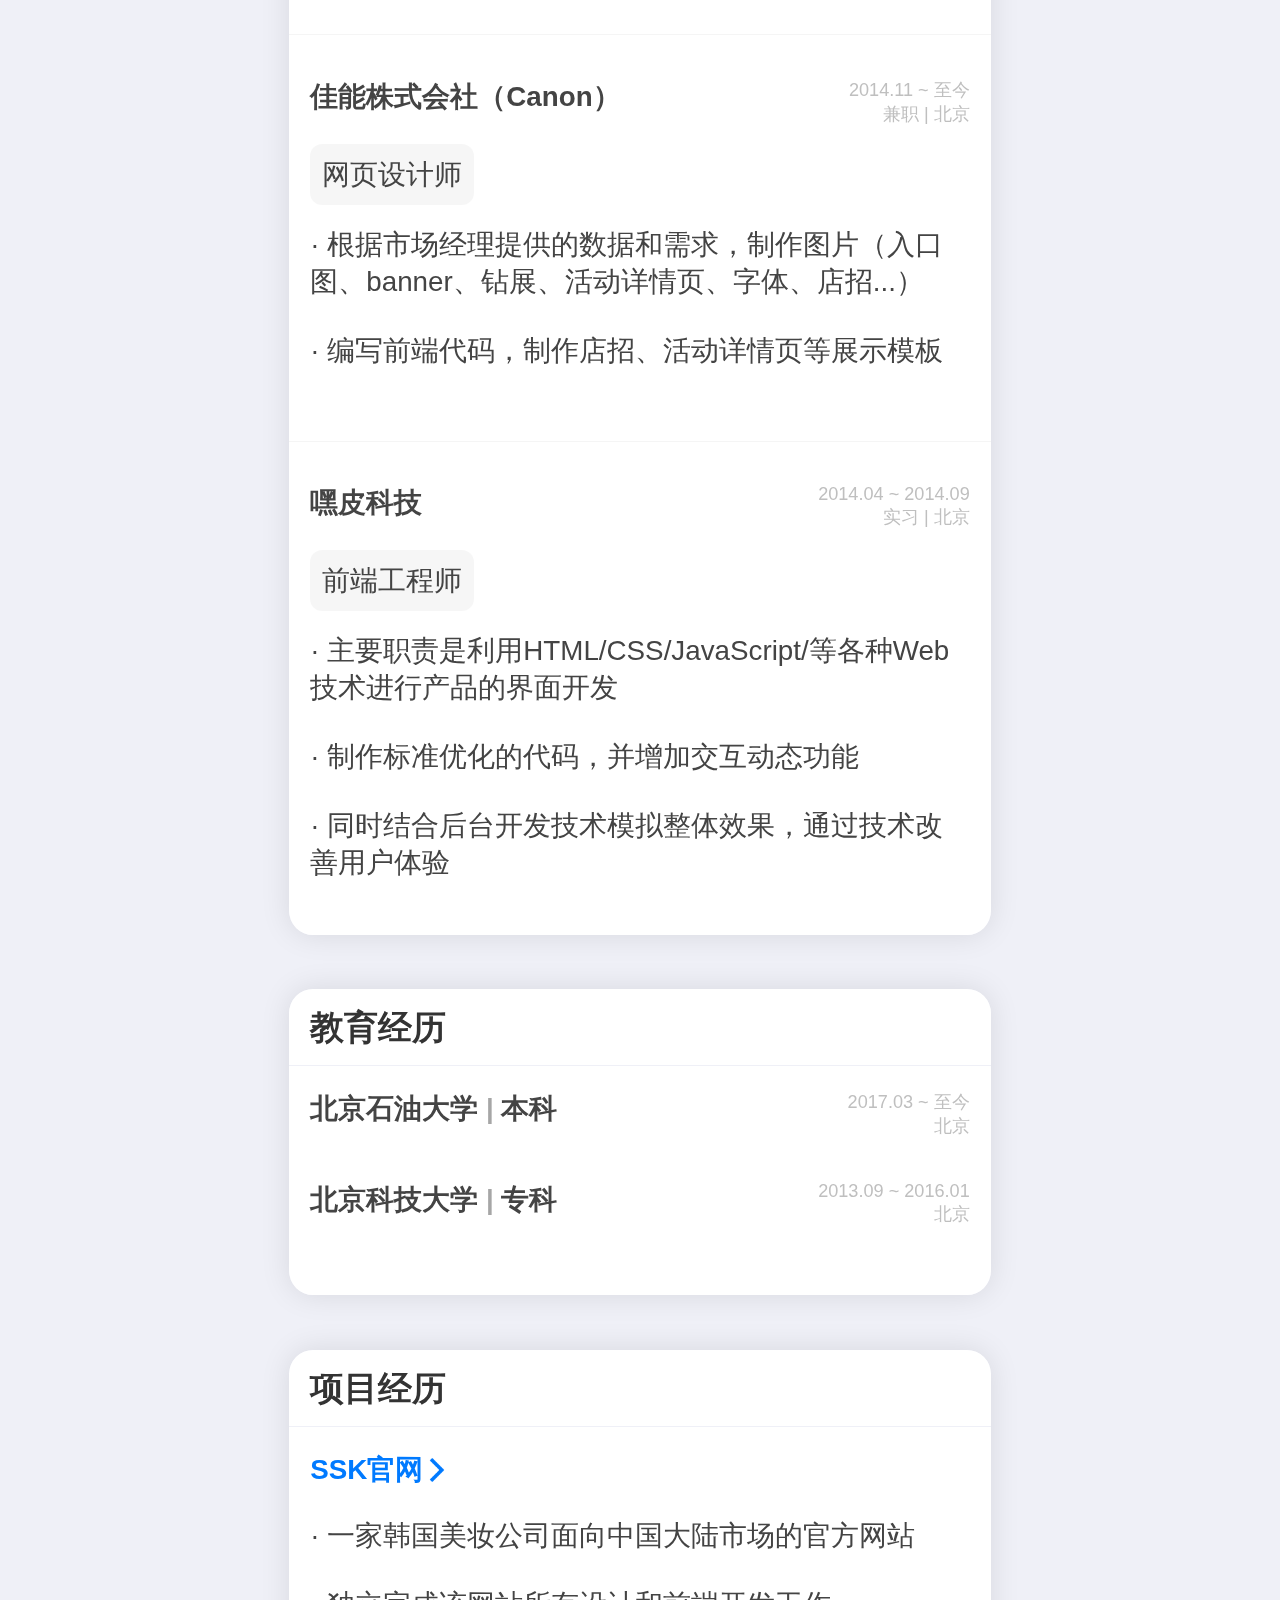
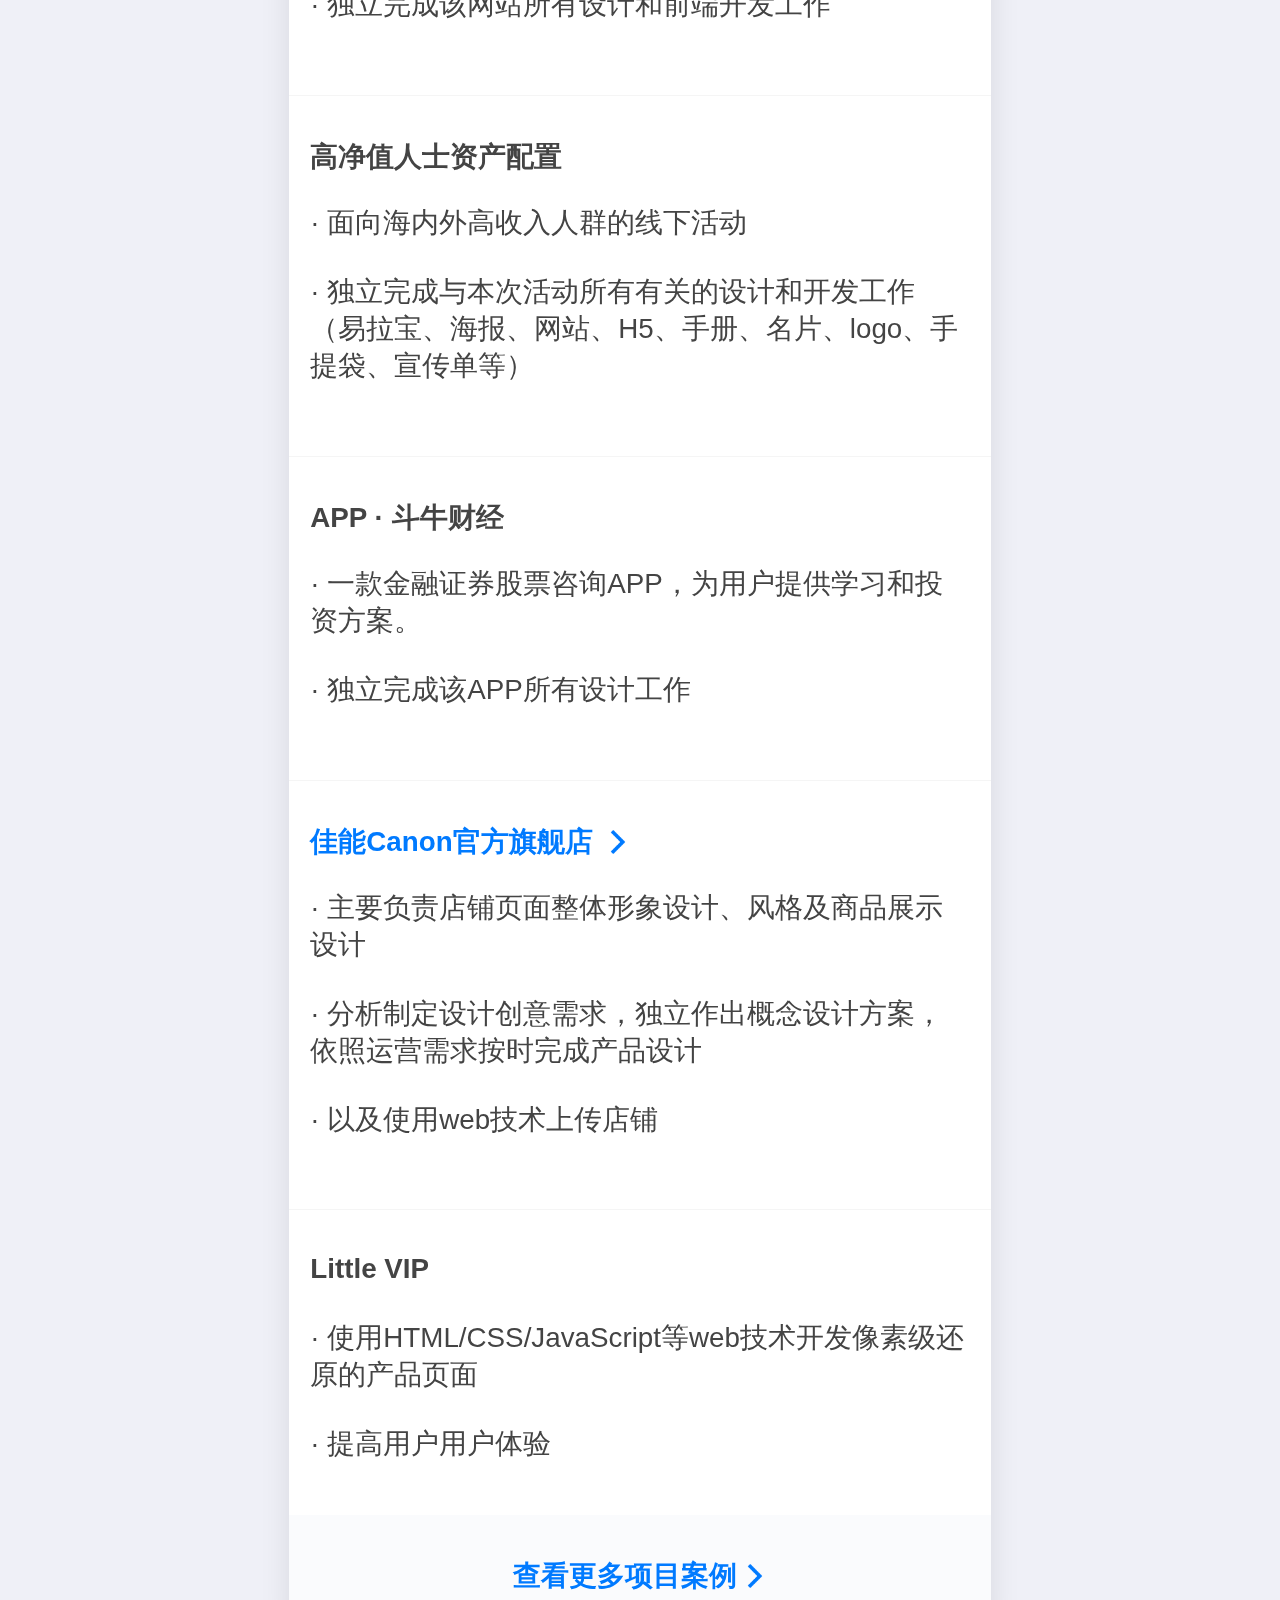
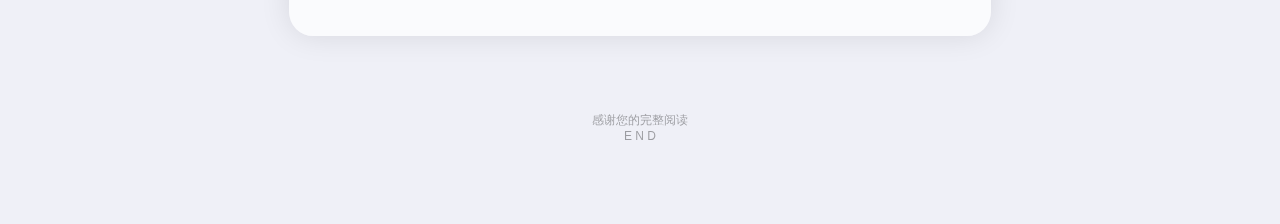
==== commit ad8401ce: "Add files via upload" ====
--- a/index.html
+++ b/index.html
@@ -213,7 +213,7 @@
                 <div class="mResume_split_line"></div>
                 <div class="mResume_content_con_company_name_time_column">
                     <div class="mResume_content_con_company_name">
-                        <a href="https://canon-china.jd.com" style="color: #007AFF;">
+                        <a href="mWorks_Project_Page_Canon.html" style="color: #007AFF;">
                             佳能Canon官方旗舰店
                             <span class="mResume_content_con_company_name_arrow2">
                                 <img src="images/mResume_Page_iMages/arrow.png" width="100%;" height="100%;">
@@ -237,7 +237,7 @@
                     · 提高用户用户体验<br><br>
                 </div>
             </div>
-            <a href="mWorks_Page.html" style="color: #007AFF;">
+            <a href="mWorks_Project_Page.html" style="color: #007AFF;">
                 <div class="mResume_content_see_more">
                     <div class="mResume_content_see_more_input">
                         查看更多项目案例
@@ -254,7 +254,7 @@
         <div class="mResume_top_Line_spacing">
             很高兴可以向您展示我的作品
         </div>
-        <a href="mWorks_Page.html">
+        <a href="mWorks_Project_Page.html">
             <div class="mResume_Works_All_works">
                 <div class="mResume_Works_All_works_img">
                     <div class="mResume_Works_All_works_img_left">
--- a/css/mResume-style.css
+++ b/css/mResume-style.css
@@ -12,7 +12,6 @@
     -webkit-backdrop-filter: brightness(1) blur(30px);
     border-bottom: 1px solid rgba(0,0,0,0.05);
     z-index: 2;
-
 }
 .mResume_Tab{
 	width: 9.04rem;
@@ -163,7 +162,7 @@
 	overflow: hidden;
 }
 .mResume_content_see_more_input{
-	width: 3.3rem;
+	width: 4.2rem;
 	height: .6rem;
 	line-height: .6rem;
 	font-size: .46rem;
@@ -186,7 +185,6 @@
 	width: 100%;
 	height: auto;
 	display: none;
-
 }
 .mResume_Works_All_works,
 .mResume_Works_Hand_Painted{
@@ -224,13 +222,11 @@
 }
 .mResume_Works_All_works_img_left{
 	width:3.77rem;
-	/*background: url("../images/mWorks_Page_iMages/mResume_Works_All_works_img/mResume_Works_All_works_img_left.png") no-repeat;*/
-	/*background-size: 100% auto;*/
-	animation: mResume_Works_All_works_img_left 70s linear infinite alternate;
-	-o-animation: mResume_Works_All_works_img_left 70s linear infinite alternate;
-	-ms-animation: mResume_Works_All_works_img_left 70s linear infinite alternate;
-	-moz-animation: mResume_Works_All_works_img_left 70s linear infinite alternate;
-	-webkit-animation: mResume_Works_All_works_img_left 70s linear infinite alternate;
+	animation: mResume_Works_All_works_img_left 110s linear infinite alternate;
+	-o-animation: mResume_Works_All_works_img_left 110s linear infinite alternate;
+	-ms-animation: mResume_Works_All_works_img_left 110s linear infinite alternate;
+	-moz-animation: mResume_Works_All_works_img_left 110s linear infinite alternate;
+	-webkit-animation: mResume_Works_All_works_img_left 110s linear infinite alternate;
 }
 @keyframes mResume_Works_All_works_img_left{
 	0%{
@@ -277,13 +273,11 @@
 	margin-left: .07rem;
 	margin-right: .07rem;
 	transform:translate(0,-22.34rem);
-	/*background: url("../images/mWorks_Page_iMages/mResume_Works_All_works_img/mResume_Works_All_works_img_center.png") no-repeat;*/
-	/*background-size: 100% auto;*/
-	animation: mResume_Works_All_works_img_center 80s linear infinite alternate;
-	-o-animation: mResume_Works_All_works_img_center 80s linear infinite alternate;
-	-ms-animation: mResume_Works_All_works_img_center 80s linear infinite alternate;
-	-moz-animation: mResume_Works_All_works_img_center 80s linear infinite alternate;
-	-webkit-animation: mResume_Works_All_works_img_center 80s linear infinite alternate;
+	animation: mResume_Works_All_works_img_center 120s linear infinite alternate;
+	-o-animation: mResume_Works_All_works_img_center 120s linear infinite alternate;
+	-ms-animation: mResume_Works_All_works_img_center 120s linear infinite alternate;
+	-moz-animation: mResume_Works_All_works_img_center 120s linear infinite alternate;
+	-webkit-animation: mResume_Works_All_works_img_center 120s linear infinite alternate;
 }
 @keyframes mResume_Works_All_works_img_center{
 	0%{
@@ -327,13 +321,11 @@
 }
 .mResume_Works_All_works_img_right{
 	width:3.77rem;
-	/*background: url("../images/mWorks_Page_iMages/mResume_Works_All_works_img/mResume_Works_All_works_img_right.png") no-repeat;*/
-	/*background-size: 100% auto;*/
-	animation: mResume_Works_All_works_img_right 60s linear infinite alternate;
-	-o-animation: mResume_Works_All_works_img_right 60s linear infinite alternate;
-	-ms-animation: mResume_Works_All_works_img_right 60s linear infinite alternate;
-	-moz-animation: mResume_Works_All_works_img_right 60s linear infinite alternate;
-	-webkit-animation: mResume_Works_All_works_img_right 60s linear infinite alternate;
+	animation: mResume_Works_All_works_img_right 100s linear infinite alternate;
+	-o-animation: mResume_Works_All_works_img_right 100s linear infinite alternate;
+	-ms-animation: mResume_Works_All_works_img_right 100s linear infinite alternate;
+	-moz-animation: mResume_Works_All_works_img_right 100s linear infinite alternate;
+	-webkit-animation: mResume_Works_All_works_img_right 100s linear infinite alternate;
 }
 @keyframes mResume_Works_All_works_img_right{
 	0%{
@@ -384,9 +376,7 @@
 	left: .63rem;
 	bottom: 3rem;
 	text-shadow: 0 0 1rem rgba(0, 0, 0, 0.35),0 0 .2rem rgba(0,0,0,0.35);
-
-}
-
+}
 .mResume_Works_All_works_enter{
 	width: 100%;
 	height: 2.37rem;
@@ -448,7 +438,6 @@
 .mResume_Works_Hand_Painted_img_con_2{
 	width: 100%;
 	height: 3rem;
-	/*background: rgba(0,0,0,0.1);*/
 	margin-top: .3rem;
 }
 .mResume_Works_Hand_Painted_img_con_1{
@@ -596,93 +585,37 @@
 	left: 4.9rem;
 }
 
-/*  video标签不理想  */
-/*.mResume_Works_All_works_BackgroundVideo{
-	width:100%;
-	height:auto;
-	border-radius:.4rem;
-	overflow:hidden;
-	position: absolute;
-	left: 0;
-	top: 0;
-}*/
-/*  也不是很理想还不如video呢  */
-/*.mResume_Works_All_works_Slides{
-	width:100%;
-	height: 100%;
-	-webkit-animation: mResume_Works_All_works_Slides 35s linear infinite;
-	border-radius: .4rem;
-}
-@-webkit-keyframes mResume_Works_All_works_Slides{
-	    0%{background:url('../images/mWorks_Page_iMages/mResume_Works_All_works_Slides/mResume_Works_All_works_Slides_01.jpg') no-repeat;background-size: 100% auto;transform: scale(1.3,1.3);}
-	 4.25%{background:url('../images/mWorks_Page_iMages/mResume_Works_All_works_Slides/mResume_Works_All_works_Slides_01.jpg') no-repeat;background-size: 100% auto;}
-	 6.25%{background:url('../images/mWorks_Page_iMages/mResume_Works_All_works_Slides/mResume_Works_All_works_Slides_02.jpg') no-repeat;background-size: 100% auto;transform: scale(1,1);}
-	 10.5%{background:url('../images/mWorks_Page_iMages/mResume_Works_All_works_Slides/mResume_Works_All_works_Slides_02.jpg') no-repeat;background-size: 100% auto;}
-	 12.5%{background:url('../images/mWorks_Page_iMages/mResume_Works_All_works_Slides/mResume_Works_All_works_Slides_03.jpg') no-repeat;background-size: 100% auto;transform: scale(1.3,1.3);}
-	16.85%{background:url('../images/mWorks_Page_iMages/mResume_Works_All_works_Slides/mResume_Works_All_works_Slides_03.jpg') no-repeat;background-size: 100% auto;}
-	18.75%{background:url('../images/mWorks_Page_iMages/mResume_Works_All_works_Slides/mResume_Works_All_works_Slides_04.jpg') no-repeat;background-size: 100% auto;transform: scale(1,1);}
-	   23%{background:url('../images/mWorks_Page_iMages/mResume_Works_All_works_Slides/mResume_Works_All_works_Slides_04.jpg') no-repeat;background-size: 100% auto;}
-	   25%{background:url('../images/mWorks_Page_iMages/mResume_Works_All_works_Slides/mResume_Works_All_works_Slides_05.jpg') no-repeat;background-size: 100% auto;transform: scale(1.3,1.3);}
-	29.25%{background:url('../images/mWorks_Page_iMages/mResume_Works_All_works_Slides/mResume_Works_All_works_Slides_05.jpg') no-repeat;background-size: 100% auto;}
-	31.25%{background:url('../images/mWorks_Page_iMages/mResume_Works_All_works_Slides/mResume_Works_All_works_Slides_06.jpg') no-repeat;background-size: 100% auto;transform: scale(1,1);}
-	 35.5%{background:url('../images/mWorks_Page_iMages/mResume_Works_All_works_Slides/mResume_Works_All_works_Slides_06.jpg') no-repeat;background-size: 100% auto;}
-	 37.5%{background:url('../images/mWorks_Page_iMages/mResume_Works_All_works_Slides/mResume_Works_All_works_Slides_07.jpg') no-repeat;background-size: 100% auto;transform: scale(1.3,1.3);}
-	41.75%{background:url('../images/mWorks_Page_iMages/mResume_Works_All_works_Slides/mResume_Works_All_works_Slides_07.jpg') no-repeat;background-size: 100% auto;}
-	43.75%{background:url('../images/mWorks_Page_iMages/mResume_Works_All_works_Slides/mResume_Works_All_works_Slides_08.jpg') no-repeat;background-size: 100% auto;transform: scale(1,1);}
-	   48%{background:url('../images/mWorks_Page_iMages/mResume_Works_All_works_Slides/mResume_Works_All_works_Slides_08.jpg') no-repeat;background-size: 100% auto;}
-	   50%{background:url('../images/mWorks_Page_iMages/mResume_Works_All_works_Slides/mResume_Works_All_works_Slides_09.jpg') no-repeat;background-size: 100% auto;transform: scale(1.3,1.3);}
-	54.25%{background:url('../images/mWorks_Page_iMages/mResume_Works_All_works_Slides/mResume_Works_All_works_Slides_09.jpg') no-repeat;background-size: 100% auto;}
-	56.25%{background:url('../images/mWorks_Page_iMages/mResume_Works_All_works_Slides/mResume_Works_All_works_Slides_10.jpg') no-repeat;background-size: 100% auto;transform: scale(1,1);}
-	 60.5%{background:url('../images/mWorks_Page_iMages/mResume_Works_All_works_Slides/mResume_Works_All_works_Slides_10.jpg') no-repeat;background-size: 100% auto;}
-	 62.5%{background:url('../images/mWorks_Page_iMages/mResume_Works_All_works_Slides/mResume_Works_All_works_Slides_11.jpg') no-repeat;background-size: 100% auto;transform: scale(1.3,1.3);}
-	66.75%{background:url('../images/mWorks_Page_iMages/mResume_Works_All_works_Slides/mResume_Works_All_works_Slides_11.jpg') no-repeat;background-size: 100% auto;}
-	68.75%{background:url('../images/mWorks_Page_iMages/mResume_Works_All_works_Slides/mResume_Works_All_works_Slides_12.jpg') no-repeat;background-size: 100% auto;transform: scale(1,1);}
-	   73%{background:url('../images/mWorks_Page_iMages/mResume_Works_All_works_Slides/mResume_Works_All_works_Slides_12.jpg') no-repeat;background-size: 100% auto;}
-	   75%{background:url('../images/mWorks_Page_iMages/mResume_Works_All_works_Slides/mResume_Works_All_works_Slides_13.jpg') no-repeat;background-size: 100% auto;transform: scale(1.3,1.3);}
-	79.25%{background:url('../images/mWorks_Page_iMages/mResume_Works_All_works_Slides/mResume_Works_All_works_Slides_13.jpg') no-repeat;background-size: 100% auto;}
-	81.25%{background:url('../images/mWorks_Page_iMages/mResume_Works_All_works_Slides/mResume_Works_All_works_Slides_14.jpg') no-repeat;background-size: 100% auto;transform: scale(1,1);}
-	 85.5%{background:url('../images/mWorks_Page_iMages/mResume_Works_All_works_Slides/mResume_Works_All_works_Slides_14.jpg') no-repeat;background-size: 100% auto;}
-	 87.5%{background:url('../images/mWorks_Page_iMages/mResume_Works_All_works_Slides/mResume_Works_All_works_Slides_15.jpg') no-repeat;background-size: 100% auto;transform: scale(1.3,1.3);}
-	91.75%{background:url('../images/mWorks_Page_iMages/mResume_Works_All_works_Slides/mResume_Works_All_works_Slides_15.jpg') no-repeat;background-size: 100% auto;}
-	93.75%{background:url('../images/mWorks_Page_iMages/mResume_Works_All_works_Slides/mResume_Works_All_works_Slides_16.jpg') no-repeat;background-size: 100% auto;transform: scale(1,1);}
-	   98%{background:url('../images/mWorks_Page_iMages/mResume_Works_All_works_Slides/mResume_Works_All_works_Slides_16.jpg') no-repeat;background-size: 100% auto;}
-	  100%{background:url('../images/mWorks_Page_iMages/mResume_Works_All_works_Slides/mResume_Works_All_works_Slides_17.jpg') no-repeat;background-size: 100% auto;transform: scale(1.3,1.3);}
-}*/
-
-
-
-
-
-
-
-
-
-
-
-
-
-
-
-
-
-
-
-
-
-
-
-
-
-
-
-
-
-
-
-
-
-
-
-
-
-
+
+
+
+
+
+
+
+
+
+
+
+
+
+
+
+
+
+
+
+
+
+
+
+
+
+
+
+
+
+
+
+
+
+
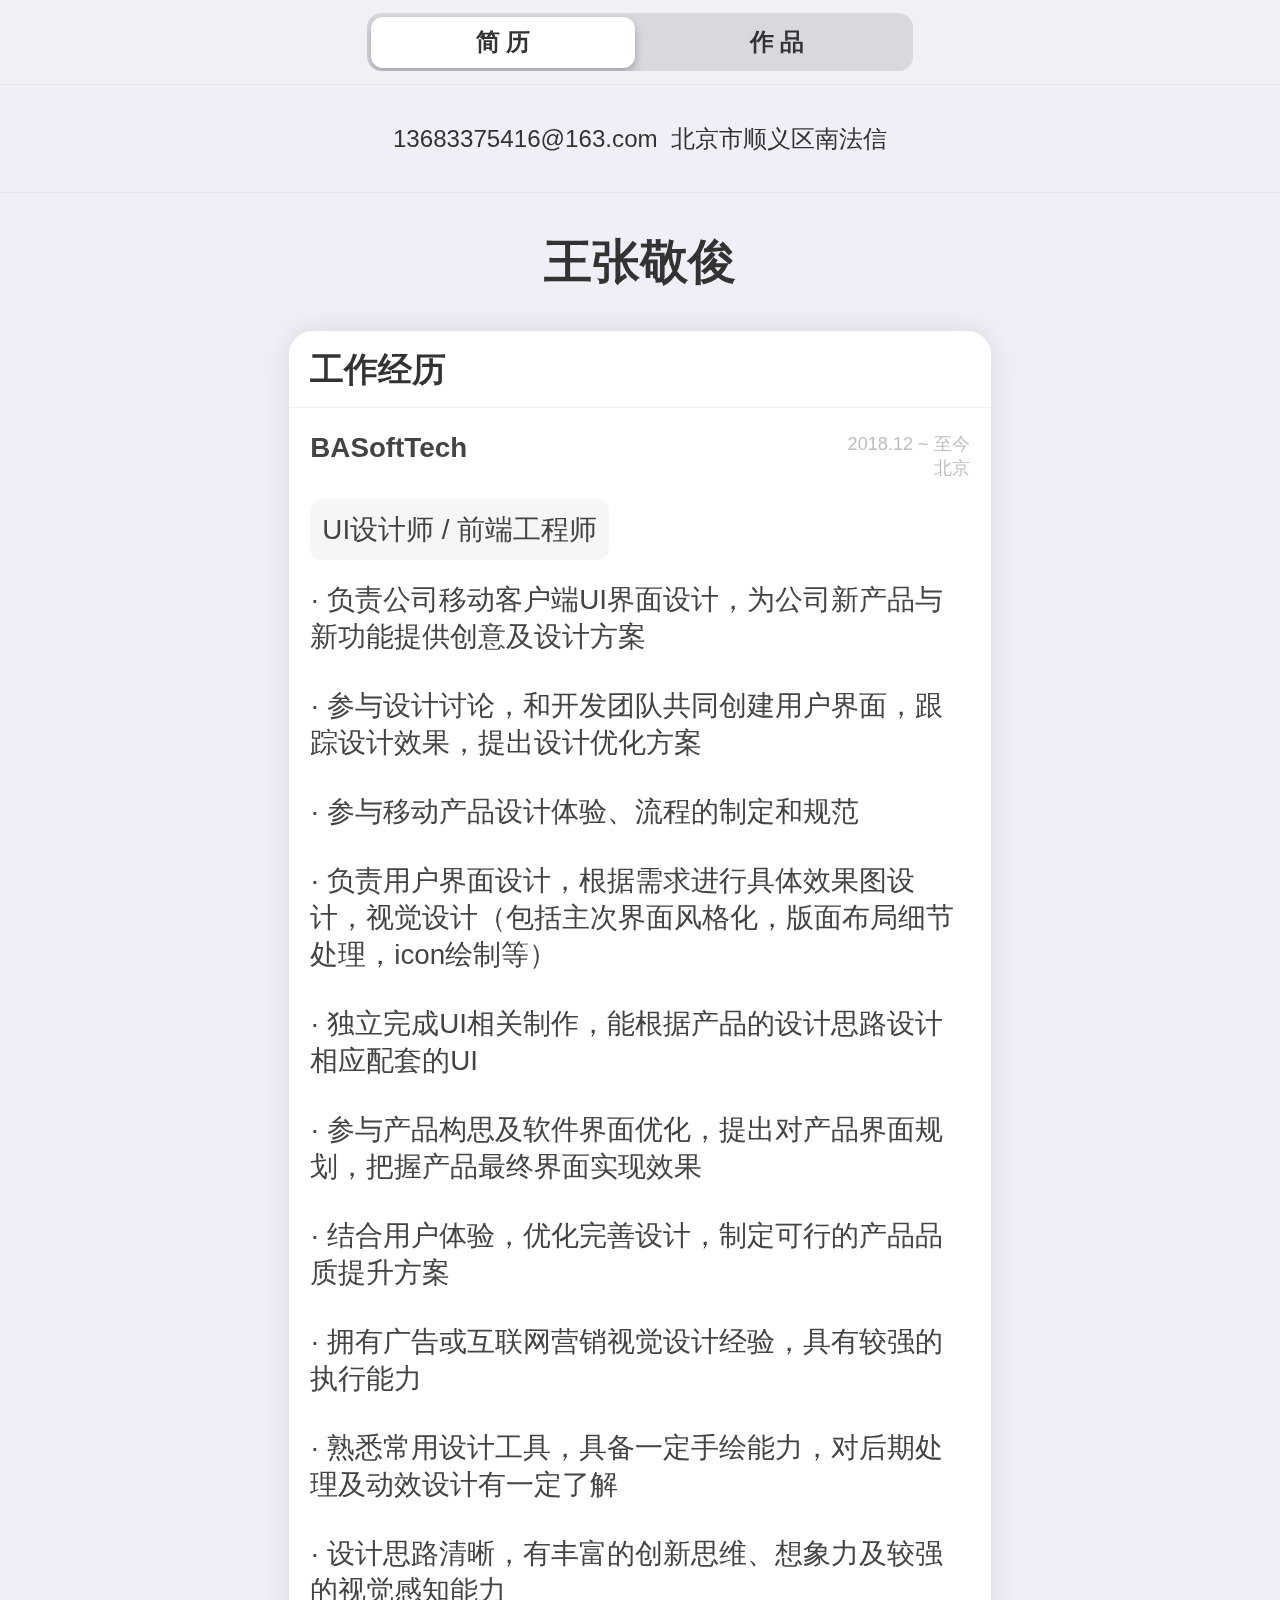
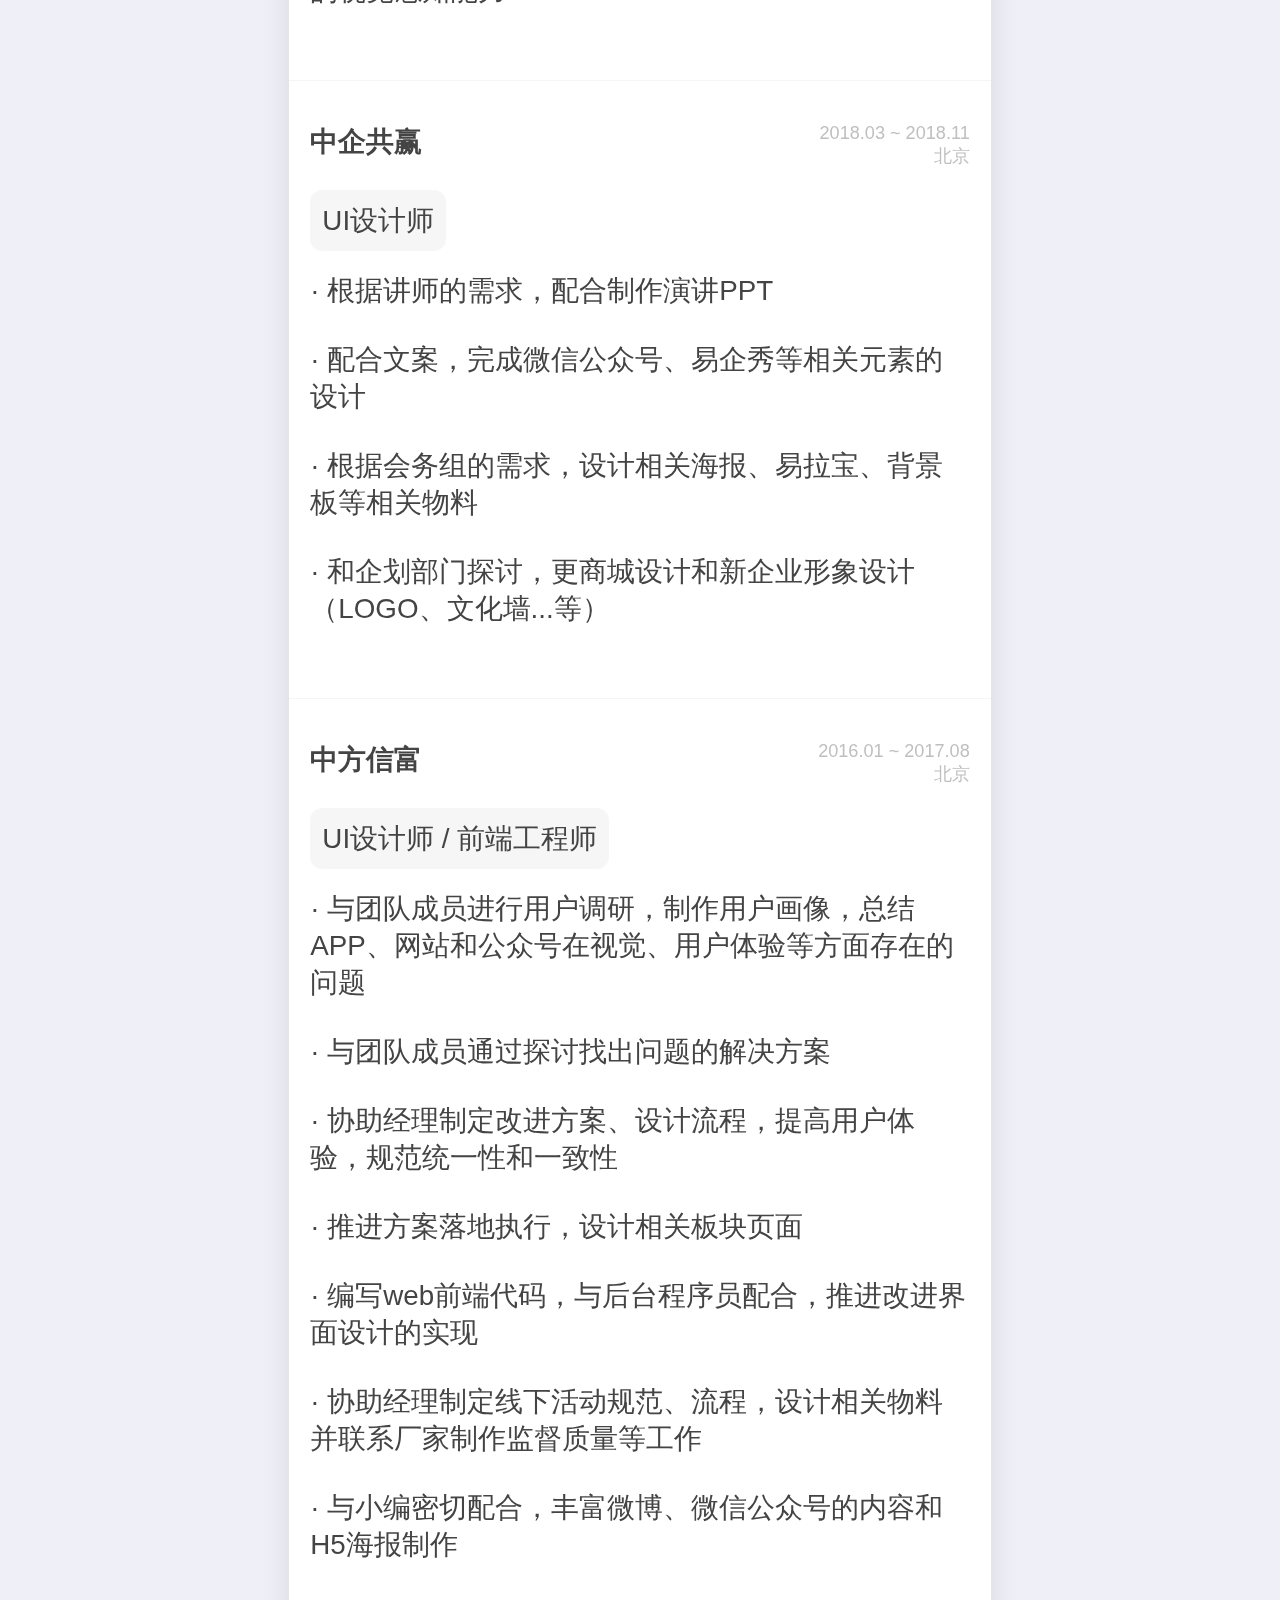
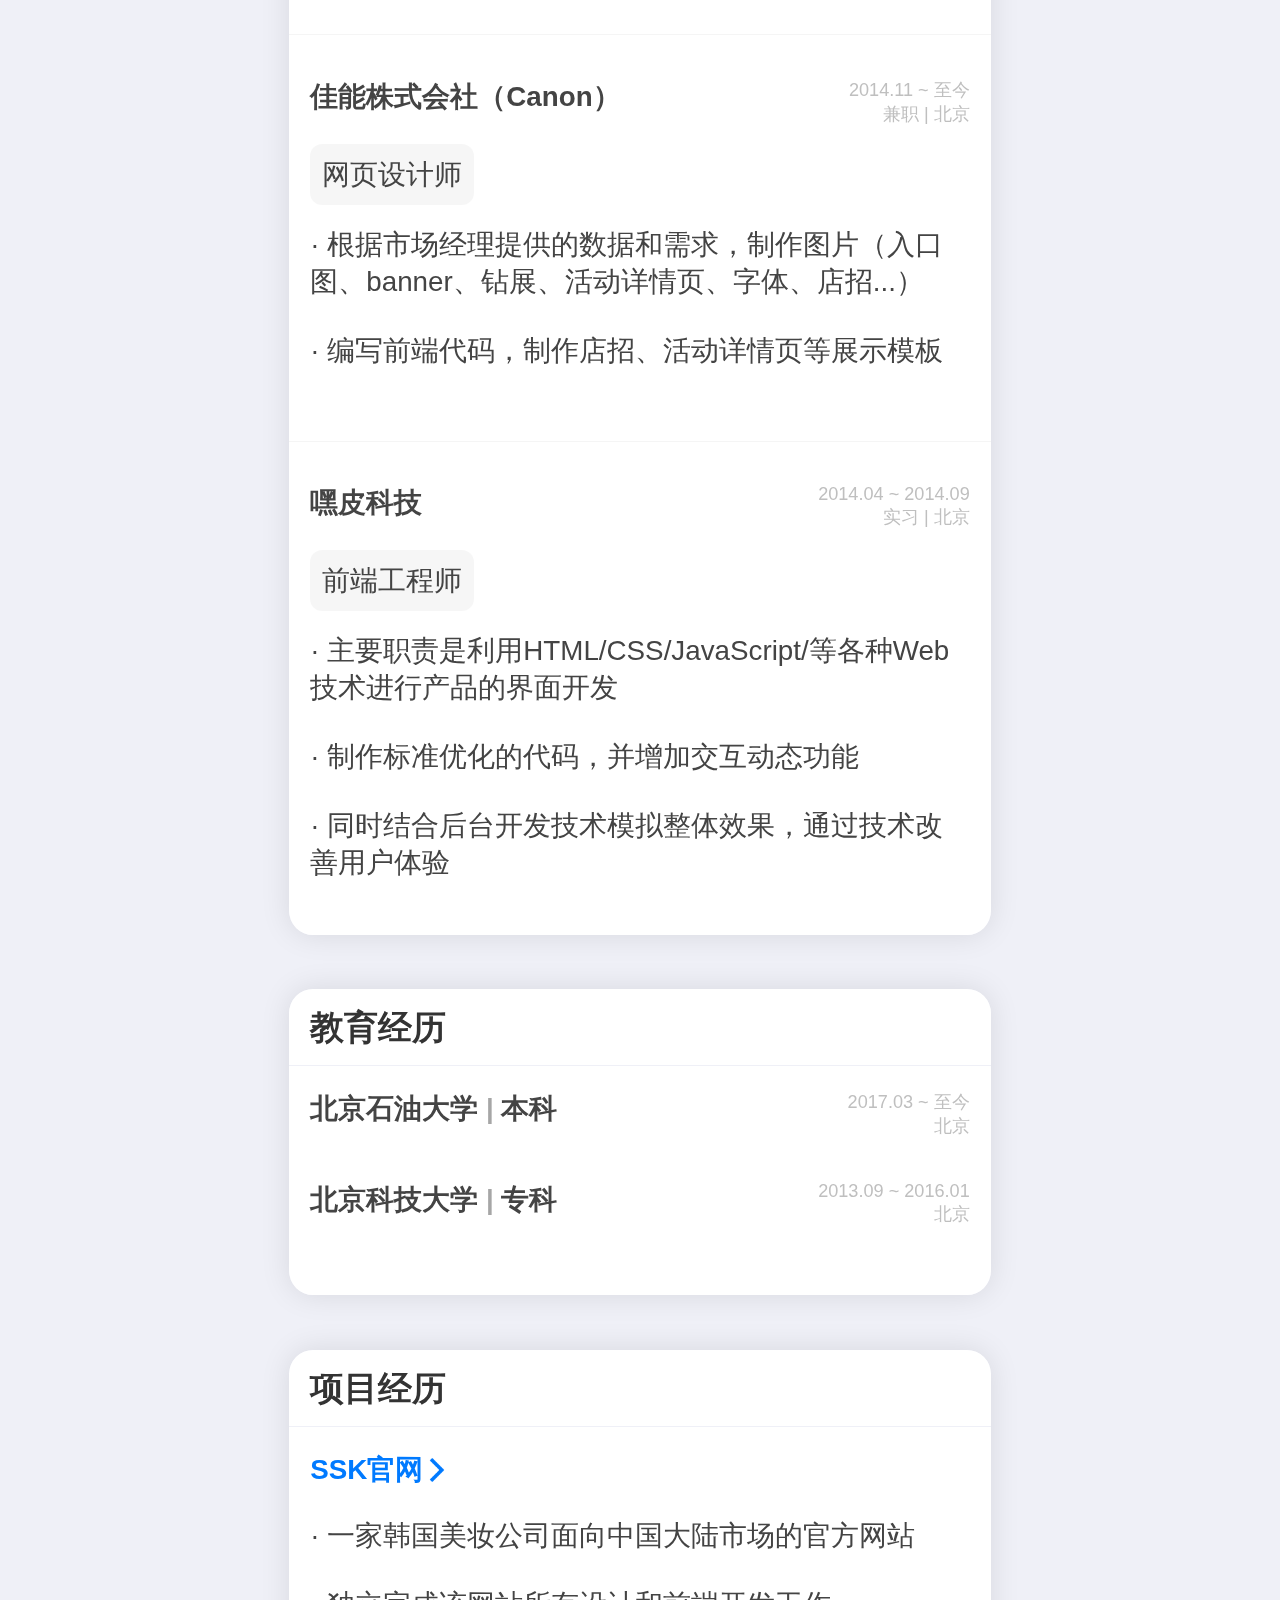
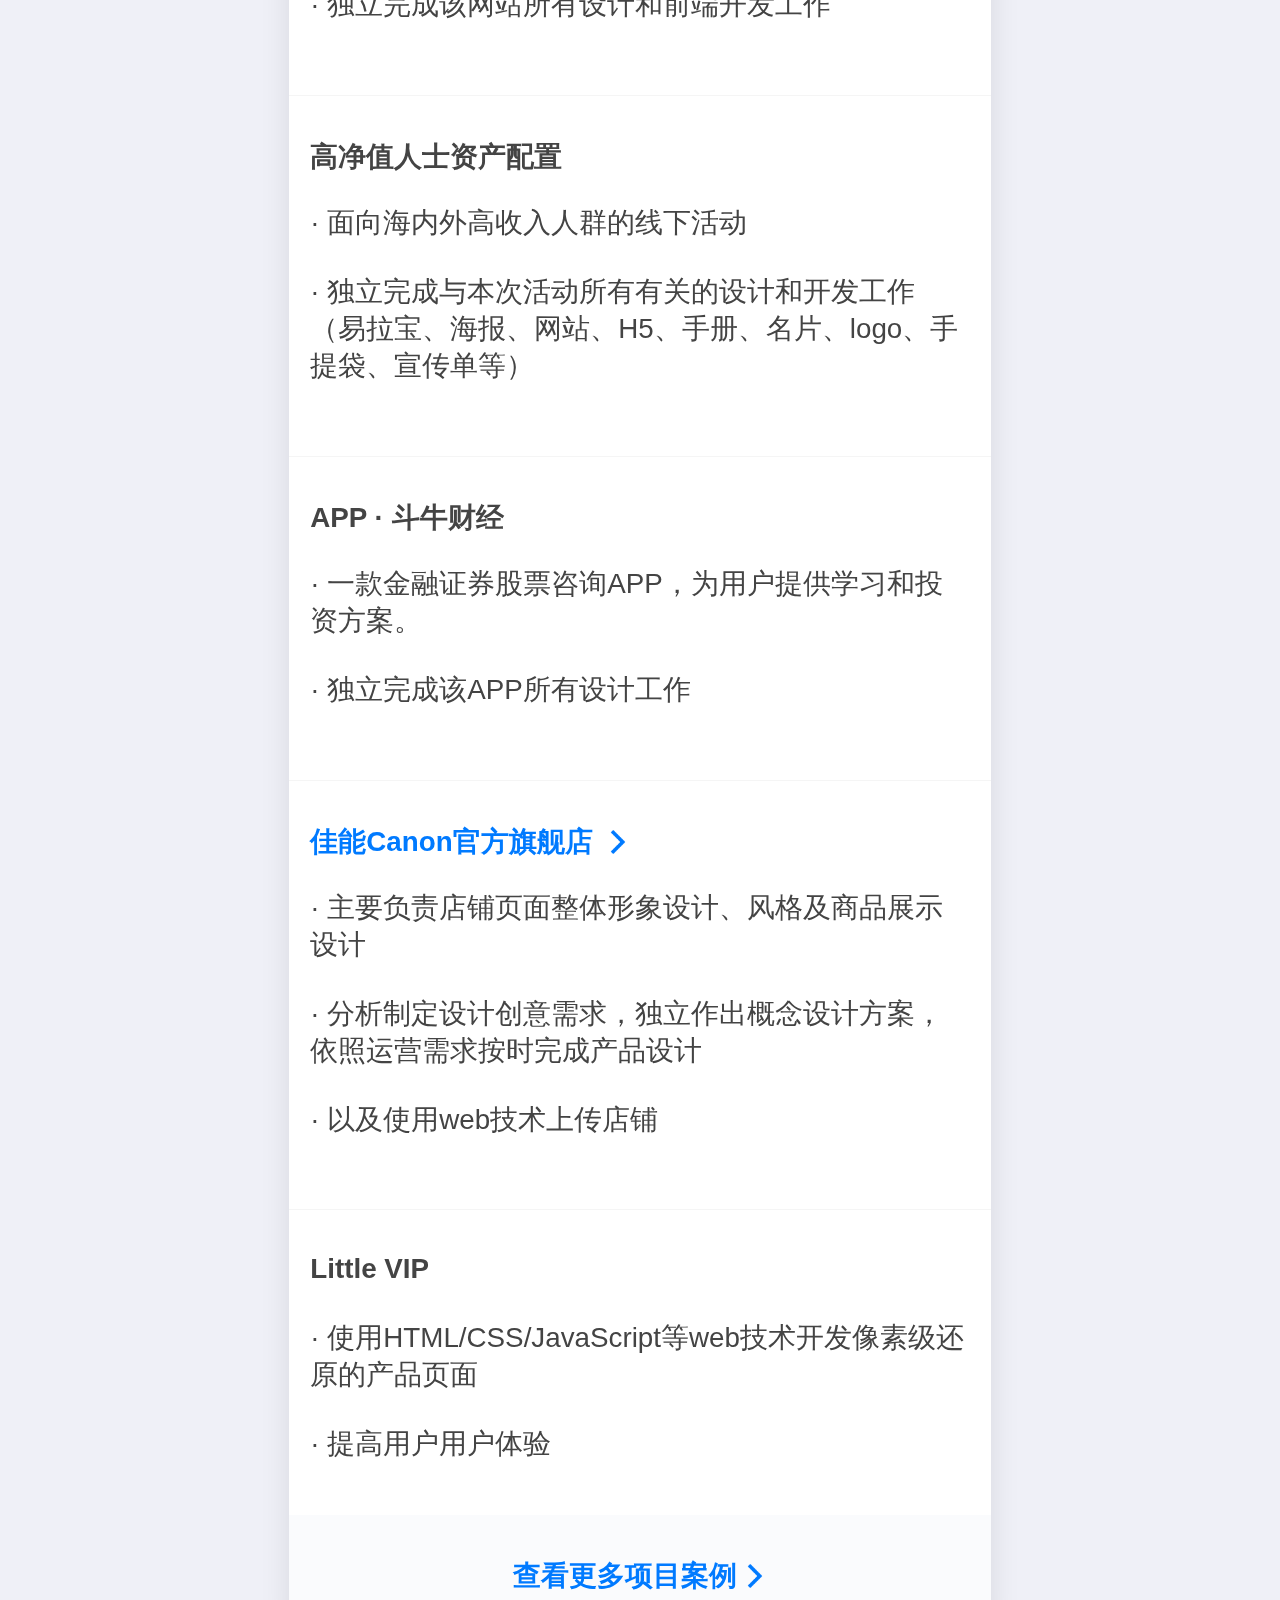
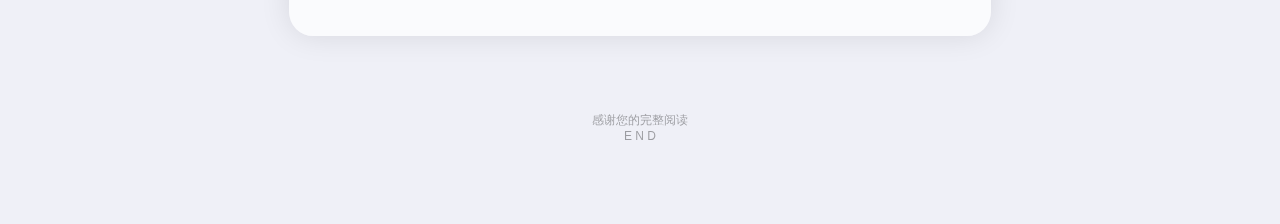
==== commit ea35c73f: "Add files via upload" ====
--- a/index.html
+++ b/index.html
@@ -84,7 +84,7 @@
                     </div>
                 </div>
                 <div class="mResume_content_con_description_of_job">
-                    <div class="mResume_content_con_description_of_job_position">平面设计师</div>
+                    <div class="mResume_content_con_description_of_job_position">UI设计师</div>
                     <br>
                     · 根据讲师的需求，配合制作演讲PPT<br><br> 
                     · 配合文案，完成微信公众号、易企秀等相关元素的设计<br><br> 
@@ -254,32 +254,33 @@
         <div class="mResume_top_Line_spacing">
             很高兴可以向您展示我的作品
         </div>
-        <a href="mWorks_Project_Page.html">
-            <div class="mResume_Works_All_works">
-                <div class="mResume_Works_All_works_img">
-                    <div class="mResume_Works_All_works_img_left">
-                        <img src="https://wzjj.github.io/mResume/images/mWorks_Page_iMages/mResume_Works_All_works_img/mResume_Works_All_works_img_left.png" height="auto" width="100%" alt="" />
-                    </div>
-                    <div class="mResume_Works_All_works_img_center">
-                        <img src="https://wzjj.github.io/mResume/images/mWorks_Page_iMages/mResume_Works_All_works_img/mResume_Works_All_works_img_center.png" height="auto" width="100%" alt="" />
-                    </div>
-                    <div class="mResume_Works_All_works_img_right">
-                        <img src="https://wzjj.github.io/mResume/images/mWorks_Page_iMages/mResume_Works_All_works_img/mResume_Works_All_works_img_right.png" height="auto" width="100%" alt="" />
-                    </div>
-                </div>
-                <div class="mResume_Works_All_works_Headline">设计</div>
-                <div class="mResume_Works_All_works_enter">
-                    <div class="mResume_Works_All_works_timetext">
-                        唯有爱与设计不可辜负
-                    </div>
-                    <div class="mResume_Works_All_works_enter_inputbox">
+        <div class="mResume_Works_All_works">
+            <div class="mResume_Works_All_works_img">
+                <div class="mResume_Works_All_works_img_left">
+                    <img src="images/mWorks_Page_iMages/mResume_Works_All_works_img/mResume_Works_All_works_img_left.png" height="auto" width="100%" alt="" />
+                </div>
+                <div class="mResume_Works_All_works_img_center">
+                    <img src="images/mWorks_Page_iMages/mResume_Works_All_works_img/mResume_Works_All_works_img_center.png" height="auto" width="100%" alt="" />
+                </div>
+                <div class="mResume_Works_All_works_img_right">
+                    <img src="images/mWorks_Page_iMages/mResume_Works_All_works_img/mResume_Works_All_works_img_right.png" height="auto" width="100%" alt="" />
+                </div>
+            </div>
+            <div class="mResume_Works_All_works_Headline">设计</div>
+            <div class="mResume_Works_All_works_enter">
+                <div class="mResume_Works_All_works_timetext">
+                    唯有爱与设计不可辜负
+                </div>
+                
+                <div class="mResume_Works_All_works_enter_inputbox">
+                    <a href="mWorks_Project_Page.html">
                         <div class="mResume_Works_All_works_enter_input">
                             查看
                         </div>
-                    </div>
-                </div>
-            </div>
-        </a>
+                    </a>
+                </div>
+            </div>
+        </div>
         <!-- 手绘 模块 -->
         <div class="mResume_Works_Hand_Painted">
             <div class="mResume_Works_Hand_Painted_img">
--- a/css/public.css
+++ b/css/public.css
@@ -1,17 +1,7 @@
 *{margin: 0;padding: 0;box-sizing: border-box;}
 body,html{width:100%;height:100%;}
-/*@font-face{
-    font-family:NotoSansSC;
-    src:url('../fonts/NotoSansSC-Thin.otf'),
-        url('../fonts/NotoSansSC-Light.otf'),
-        url('../fonts/NotoSansSC-Regular.otf'),
-        url('../fonts/NotoSansSC-Medium.otf'),
-        url('../fonts/NotoSansSC-Bold.otf'),
-        url('../fonts/NotoSansSC-Black.otf');
-}*/
 body{
-    font-size: 14px;
-    /*font-family: NotoSansSC,MicrosoftYahei,"Lucida Grande",Verdana,Lucida,Arial,Helvetica,simsun,sans-serif;*/
+    font-size: 12px;
     font-family: Microsoft YaHei,"Lucida Grande",Verdana,Lucida,Arial,Helvetica,simsun,sans-serif;
     color:#333;
     -webkit-font-smoothing:antialiased;
